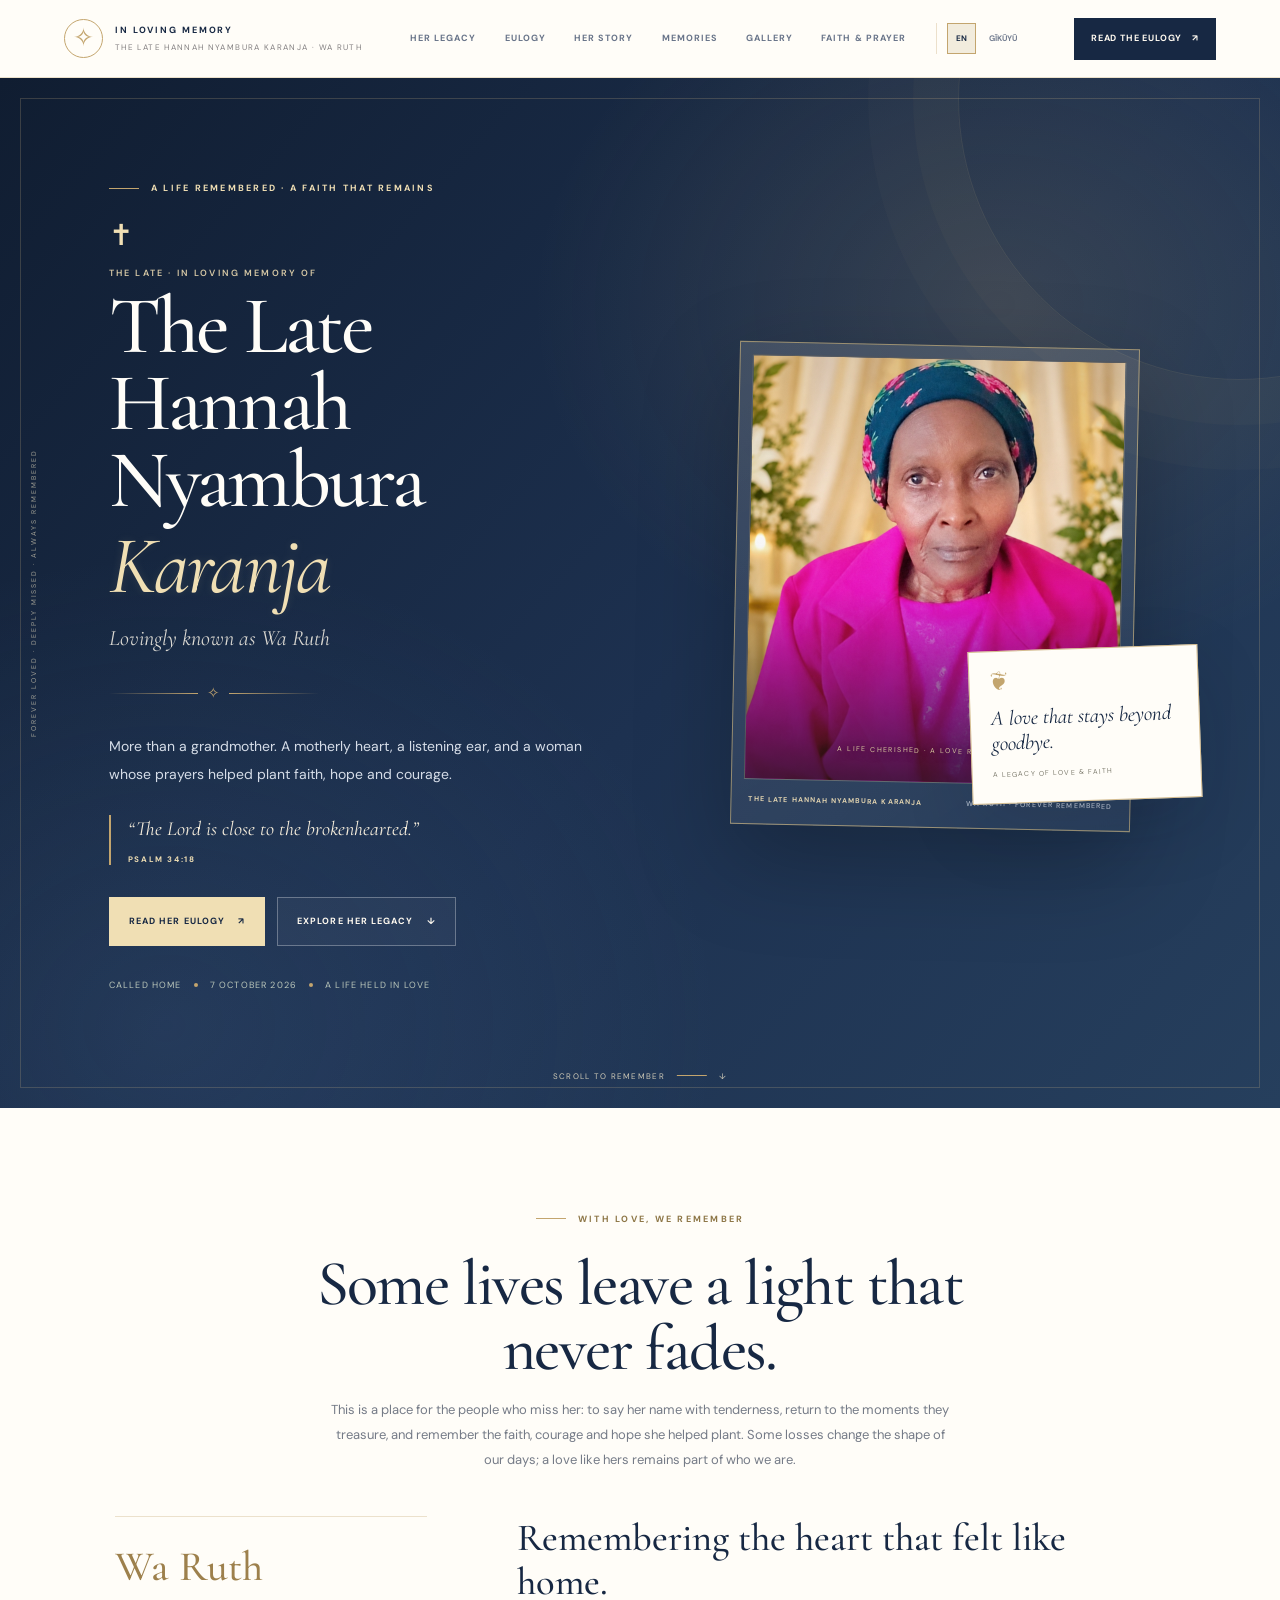
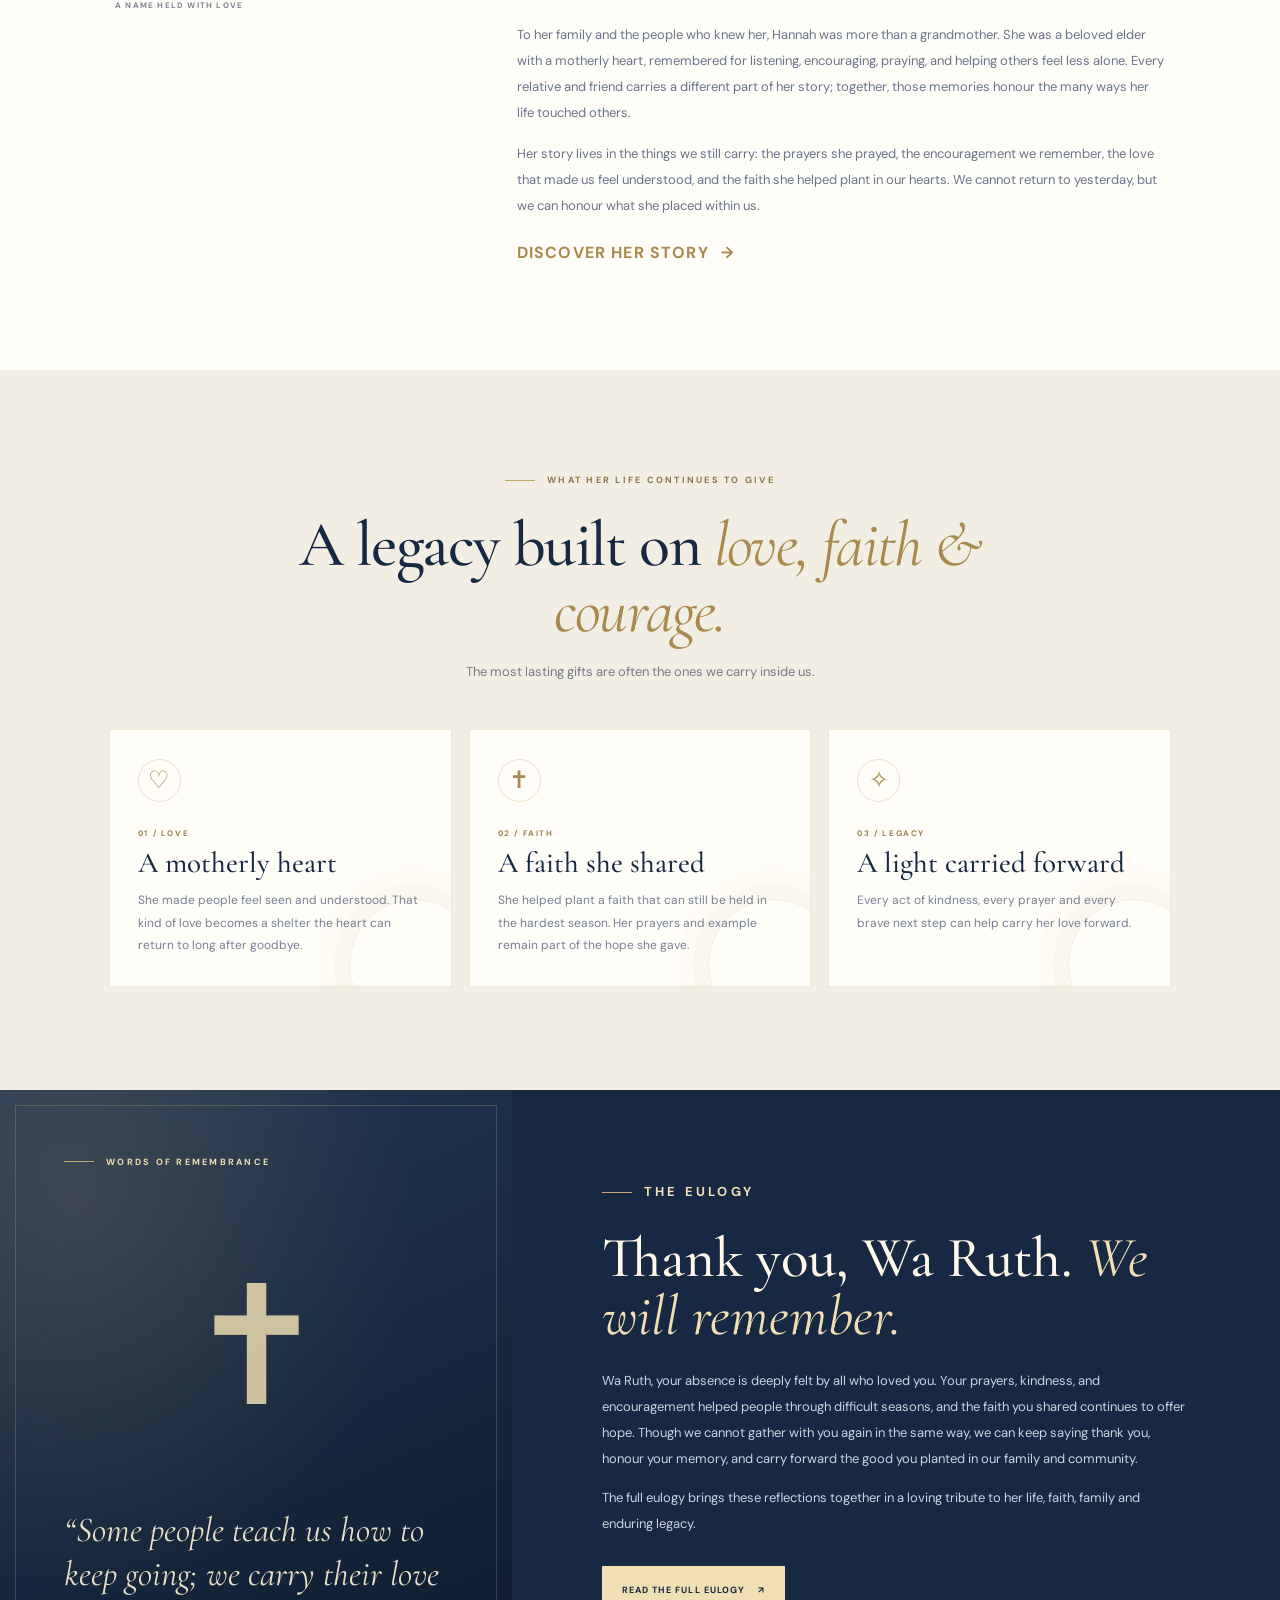
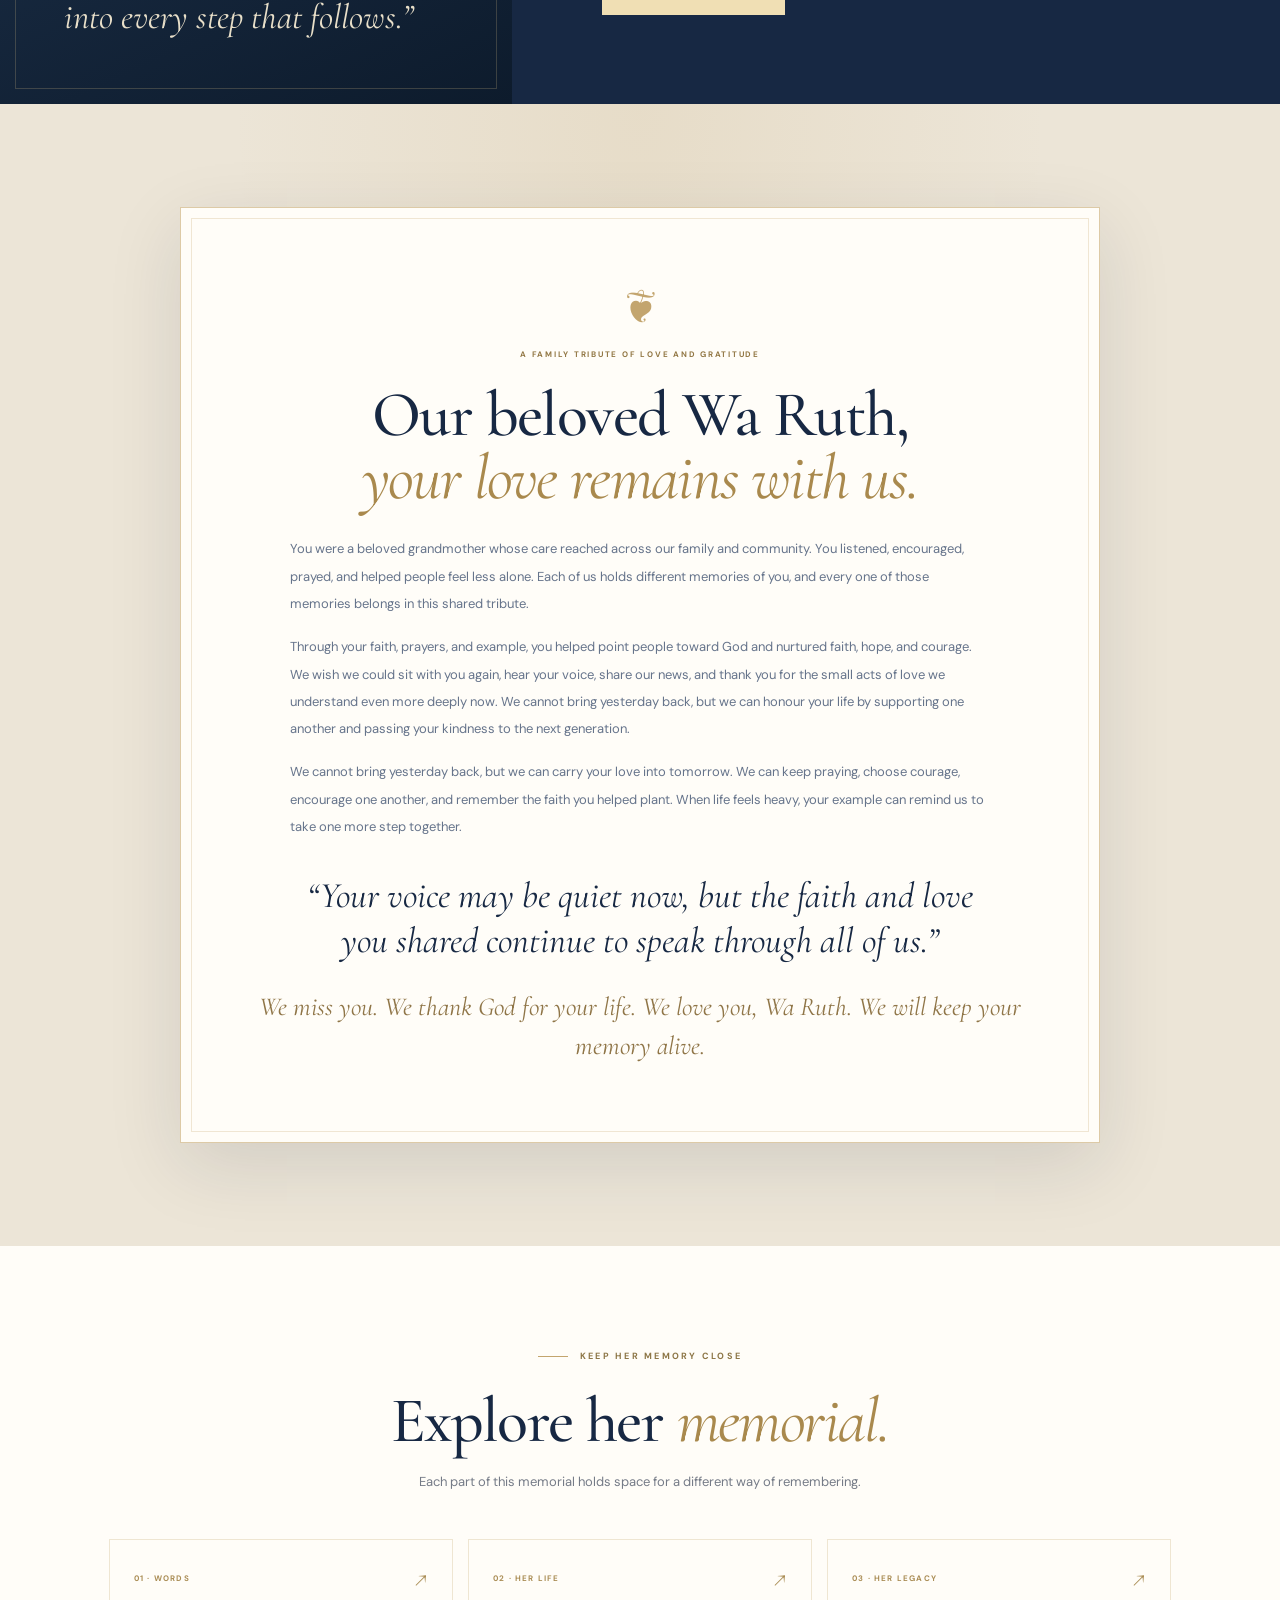
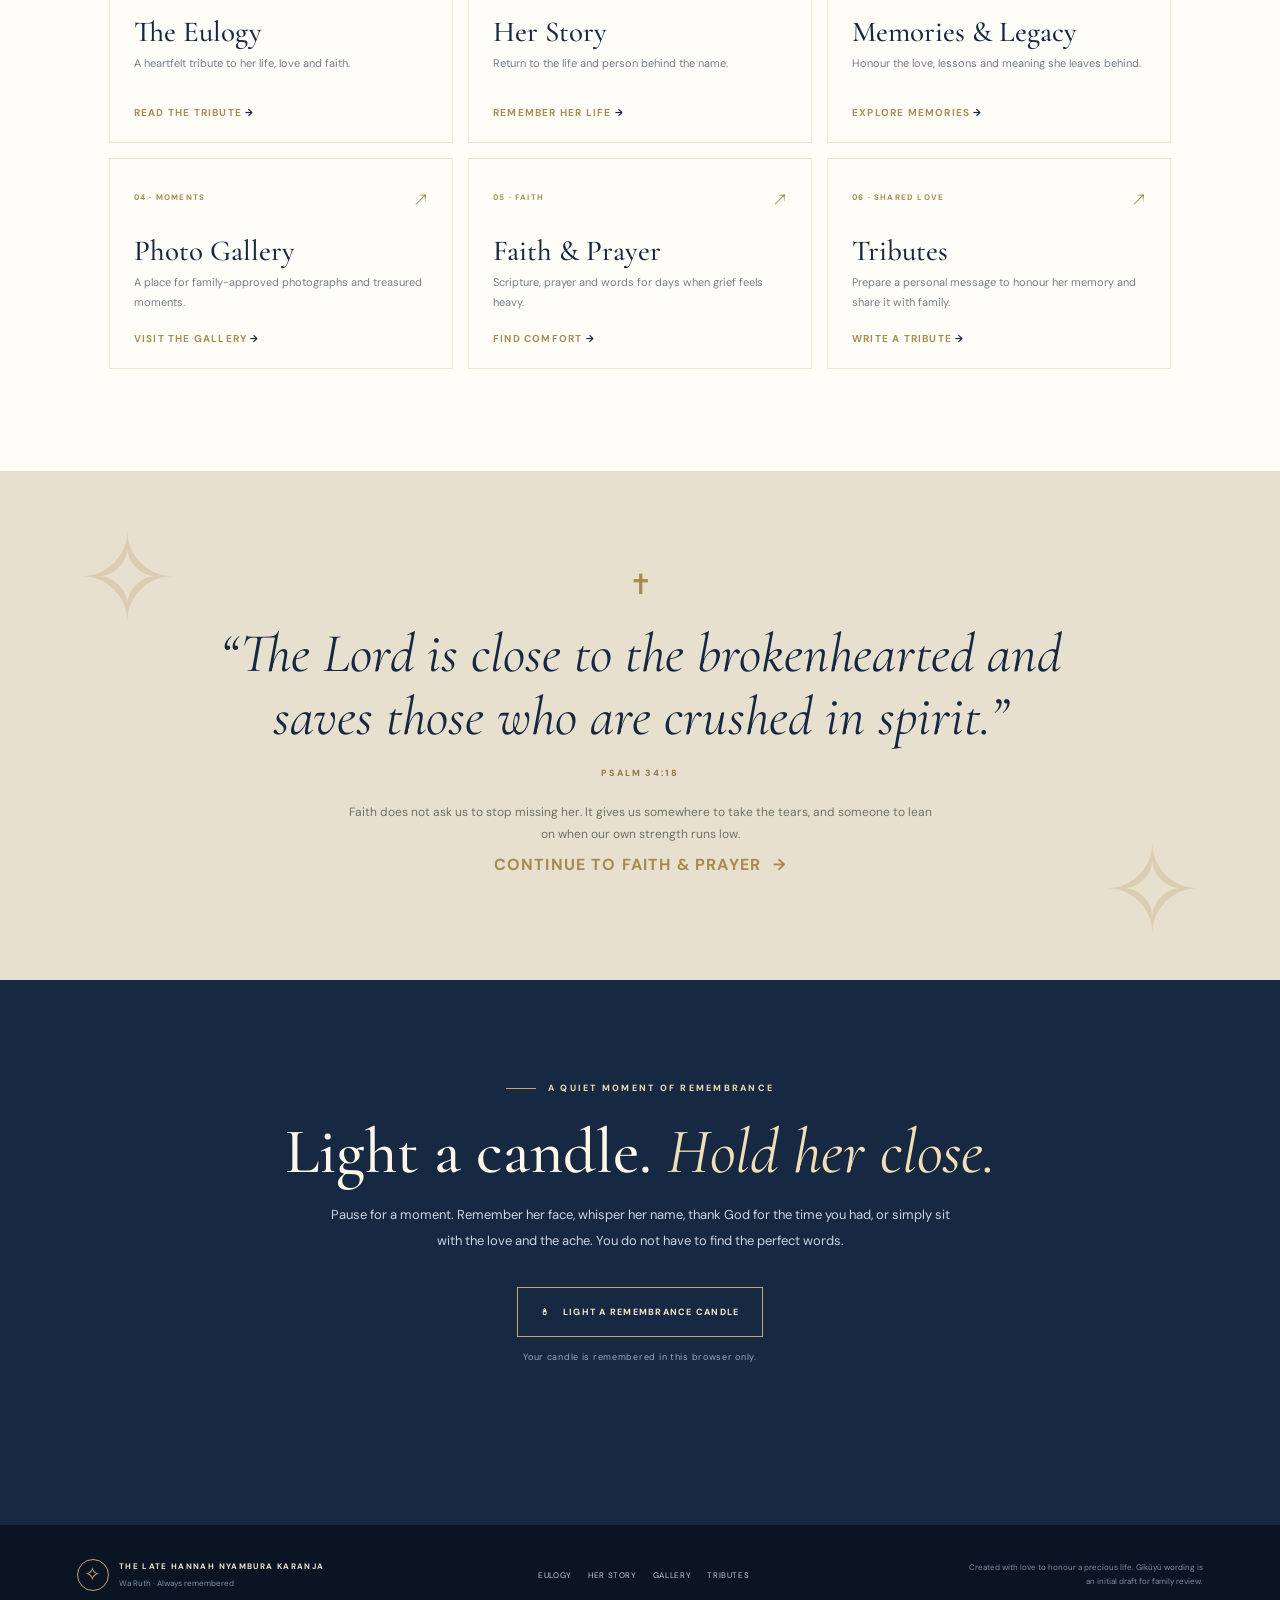
==== index.html @ 85a8f6a8 "Hide dove video frame until uploaded video is ready" ====
<!doctype html>
<html lang="en">
<head>
<meta charset="utf-8">
<meta name="viewport" content="width=device-width, initial-scale=1">
<meta name="theme-color" content="#172843">
<meta name="description" content="A loving Christian memorial honouring the Late Hannah Nyambura Karanja (Wa Ruth), her life, faith, prayers, love and enduring legacy.">
<meta property="og:title" content="The Late Hannah Nyambura Karanja (Wa Ruth) · In Loving Memory">
<meta property="og:description" content="A respectful memorial to the Late Hannah Nyambura Karanja (Wa Ruth), whose love felt like a mother’s embrace and whose prayers helped plant faith, hope and courage.">
<meta property="og:type" content="website">
<link rel="canonical" href="https://botking-automation.github.io/HANNAH-NYAMBURA-KARANJA-MEMORIAL/">
<link rel="preconnect" href="https://fonts.googleapis.com">
<link rel="preconnect" href="https://fonts.gstatic.com" crossorigin>
<link href="https://fonts.googleapis.com/css2?family=Cormorant+Garamond:wght@400;500;600;700&family=DM+Sans:wght@400;500;600;700&display=swap" rel="stylesheet">
<title>In Loving Memory | The Late Hannah Nyambura Karanja (Wa Ruth)</title>
<style>
:root{--forest:#172843;--forest2:#2a4162;--forest3:#344d70;--gold:#c3a56e;--gold2:#f0dfb4;--cream:#faf7f1;--paper:#fffdf8;--ink:#252b35;--muted:#757b87;--line:rgba(195,165,110,.32);--serif:"Cormorant Garamond",Georgia,serif;--sans:"DM Sans",Arial,sans-serif;--shadow:0 24px 70px rgba(12,24,43,.14)}
*{box-sizing:border-box}
html{scroll-behavior:smooth;scroll-padding-top:88px}
body{margin:0;background:var(--cream);color:var(--ink);font:15px/1.8 var(--sans);-webkit-font-smoothing:antialiased}
a{color:inherit;text-decoration:none}
button{font:inherit}
::selection{background:var(--gold2);color:var(--forest)}
.skip-link{position:absolute;left:15px;top:-70px;z-index:100;background:var(--paper);padding:12px 18px;color:var(--forest)}
.skip-link:focus{top:12px}
.progress-track{position:fixed;z-index:80;left:0;top:0;width:100%;height:3px;background:transparent}
.progress-track span{display:block;width:0;height:100%;background:linear-gradient(90deg,var(--gold),#f1e2bd)}
.site-header{position:sticky;top:0;z-index:50;min-height:78px;display:flex;align-items:center;justify-content:space-between;gap:24px;padding:0 clamp(20px,5vw,78px);background:rgba(255,253,248,.94);border-bottom:1px solid var(--line);backdrop-filter:blur(18px)}
.brand{display:inline-flex;align-items:center;gap:12px;flex-shrink:0}
.brand-symbol{display:grid;place-items:center;width:39px;height:39px;border:1px solid var(--gold);border-radius:50%;color:var(--gold);font:25px/1 var(--serif)}
.brand-copy{display:grid;line-height:1.3}
.brand-copy strong{font-size:9px;letter-spacing:.21em;color:var(--forest);font-weight:700}
.brand-copy span{margin-top:5px;color:#827f80;font-size:8px;letter-spacing:.17em}
.main-nav{display:flex;align-items:center;justify-content:center;gap:clamp(12px,2.2vw,31px)}
.main-nav a{position:relative;padding:8px 0;color:#687489;font-size:9px;font-weight:700;letter-spacing:.115em;text-transform:uppercase;white-space:nowrap}
.main-nav a:after{content:"";position:absolute;left:0;right:100%;bottom:2px;height:1px;background:var(--gold);transition:right .25s}
.main-nav a:hover:after,.main-nav a:focus-visible:after{right:0}
.header-cta{display:inline-flex;align-items:center;justify-content:center;gap:10px;min-height:42px;padding:0 16px;border:1px solid var(--forest);background:var(--forest);color:#fffaf0;font-size:9px;font-weight:700;letter-spacing:.09em;text-transform:uppercase;transition:transform .25s,background .25s}
.header-cta:hover{transform:translateY(-2px);background:var(--forest3)}
.menu-toggle{display:none;border:1px solid var(--line);background:transparent;width:42px;height:42px;color:var(--forest);font-size:22px;cursor:pointer}
.hero{position:relative;isolation:isolate;overflow:hidden;min-height:min(820px,calc(100svh - 78px));display:grid;grid-template-columns:minmax(0,1.04fr) minmax(360px,.96fr);align-items:center;gap:clamp(34px,6vw,90px);padding:clamp(60px,8vw,112px) clamp(22px,8.5vw,132px) clamp(70px,9vw,122px);background:radial-gradient(ellipse at 78% 22%,rgba(194,161,100,.16),transparent 33%),radial-gradient(ellipse at 13% 92%,rgba(83,119,164,.17),transparent 35%),linear-gradient(132deg,#101d31 0%,#1d3150 55%,#263f5d 100%);color:var(--paper)}
.hero:before{content:"";position:absolute;inset:20px;border:1px solid rgba(222,196,138,.2);pointer-events:none;z-index:-1}
.hero:after{content:"";position:absolute;width:560px;height:560px;border:1px solid rgba(222,196,138,.11);border-radius:50%;right:-240px;top:-260px;box-shadow:0 0 0 45px rgba(222,196,138,.025),0 0 0 90px rgba(222,196,138,.02);pointer-events:none;z-index:-1}
.hero-copy{position:relative;z-index:2;max-width:700px}
.eyebrow{display:flex;align-items:center;gap:12px;margin:0 0 24px;color:var(--gold2);font-size:9px;font-weight:700;letter-spacing:.25em;text-transform:uppercase}
.eyebrow:before{content:"";width:30px;height:1px;background:var(--gold)}
.hero-cross{display:block;margin:0 0 15px;color:var(--gold2);font:29px/1 var(--serif)}
.hero-overline{margin:0 0 7px;color:#d6c8a5;font-size:9px;font-weight:600;letter-spacing:.24em;text-transform:uppercase}
.hero h1{max-width:720px;margin:0;font:500 clamp(48px,6.4vw,91px)/.94 var(--serif);letter-spacing:-.035em}
.hero h1 em{display:block;margin-top:9px;color:var(--gold2);font-weight:400}
.hero-alias{margin:17px 0 0;color:#d9d7d1;font:italic 22px/1.5 var(--serif)}
.hero-divider{display:flex;align-items:center;gap:9px;width:210px;margin:25px 0;color:var(--gold)}
.hero-divider i{display:block;flex:1;height:1px;background:linear-gradient(90deg,var(--gold),transparent)}
.hero-divider i:first-of-type{background:linear-gradient(90deg,transparent,var(--gold))}
.hero-description{max-width:520px;margin:0;color:#d6dde8;font-size:14px;line-height:2}
.hero-scripture{margin:27px 0 0;padding-left:17px;border-left:2px solid var(--gold);color:#f5eddc;font:italic 20px/1.45 var(--serif)}
.hero-scripture small{display:block;margin-top:9px;color:var(--gold2);font:700 8px/1.5 var(--sans);letter-spacing:.2em}
.hero-actions{display:flex;flex-wrap:wrap;align-items:center;gap:12px;margin-top:32px}
.btn{display:inline-flex;align-items:center;justify-content:center;gap:13px;min-height:49px;padding:0 19px;border:1px solid transparent;font-size:9px;font-weight:700;letter-spacing:.12em;text-transform:uppercase;transition:transform .25s,background .25s,border-color .25s}
.btn:hover{transform:translateY(-2px)}
.btn-gold{background:var(--gold2);border-color:var(--gold2);color:var(--forest)}
.btn-gold:hover{background:#f5e9c9}
.btn-glass{border-color:rgba(255,255,255,.3);background:rgba(255,255,255,.035);color:#fffaf0}
.btn-glass:hover{border-color:var(--gold2);background:rgba(255,255,255,.08)}
.hero-detail{margin-top:31px;display:flex;align-items:center;gap:12px;color:#bac6ba;font-size:9px;letter-spacing:.13em;text-transform:uppercase}
.hero-detail .dot{width:4px;height:4px;background:var(--gold);border-radius:50%}
.portrait-stage{position:relative;display:flex;align-items:center;justify-content:center;min-height:500px}
.portrait-orbit{position:absolute;inset:5% 2%;border:1px solid rgba(222,196,138,.22);border-radius:50%;transform:rotate(-14deg)}
.portrait-orbit:before,.portrait-orbit:after{content:"✧";position:absolute;display:grid;place-items:center;width:23px;height:23px;color:var(--gold2);background:var(--forest);font-size:16px}
.portrait-orbit:before{top:17%;left:7%}.portrait-orbit:after{bottom:13%;right:8%}
.portrait-card{position:relative;width:min(100%,400px);padding:12px 12px 17px;border:1px solid rgba(220,192,129,.61);background:linear-gradient(145deg,rgba(255,255,255,.13),rgba(255,255,255,.035));box-shadow:0 34px 95px rgba(0,0,0,.25);transform:rotate(1.2deg)}
.portrait-inner{position:relative;display:flex;align-items:center;justify-content:center;min-height:425px;overflow:hidden;border:1px solid rgba(222,196,138,.3);background:radial-gradient(ellipse at 50% 32%,rgba(194,161,100,.28),transparent 38%),linear-gradient(155deg,#304767,#202f4c 72%)}
.portrait-inner:before,.portrait-inner:after{content:"";position:absolute;width:240px;height:240px;border:1px solid rgba(222,196,138,.25);border-radius:50%}
.portrait-inner:after{width:285px;height:285px;border-color:rgba(222,196,138,.11)}
.portrait-monogram{position:relative;z-index:2;display:grid;place-items:center;width:145px;height:145px;border:1px solid var(--gold);border-radius:50%;color:var(--gold2);font:500 86px/.9 var(--serif);box-shadow:0 0 0 12px rgba(194,161,100,.055),0 0 60px rgba(194,161,100,.14)}
.portrait-cross{position:absolute;top:25px;color:var(--gold2);font:20px var(--serif)}
.portrait-bottom-label{position:absolute;bottom:24px;left:10px;right:10px;text-align:center;color:#d9c89f;font-size:7px;letter-spacing:.2em;text-transform:uppercase}
.portrait-caption{display:flex;align-items:center;justify-content:space-between;gap:10px;padding:14px 5px 0;color:#e0d2af;font-size:7px;font-weight:700;letter-spacing:.16em;text-transform:uppercase}
.portrait-caption span:last-child{color:#b7c0cf;font-weight:500}
.floating-note{position:absolute;right:-6%;bottom:7%;max-width:230px;padding:17px 20px;border:1px solid rgba(194,161,100,.7);background:var(--paper);box-shadow:var(--shadow);color:var(--forest);transform:rotate(-2deg)}
.floating-note .note-mark{color:var(--gold);font:25px/1 var(--serif)}
.floating-note p{margin:8px 0 3px;font:italic 21px/1.2 var(--serif)}
.floating-note small{color:#828073;font-size:7px;letter-spacing:.16em}
.side-vertical{position:absolute;left:28px;top:50%;writing-mode:vertical-rl;transform:translateY(-50%) rotate(180deg);color:rgba(242,230,199,.61);font-size:7px;letter-spacing:.28em;text-transform:uppercase}
.scroll-cue{position:absolute;bottom:25px;left:50%;display:flex;align-items:center;gap:12px;transform:translateX(-50%);color:#cfcab7;font-size:8px;letter-spacing:.16em;text-transform:uppercase}
.scroll-cue i{display:block;width:30px;height:1px;background:var(--gold)}
.section{padding:clamp(65px,8vw,112px) clamp(22px,8.5vw,132px)}
.section-heading{max-width:780px;margin:0 auto 44px;text-align:center}
.section-heading .eyebrow{justify-content:center;color:#8d7646}
.section-heading .eyebrow:before{background:var(--gold)}
.section-heading h2{margin:0;color:var(--forest);font:500 clamp(39px,5vw,65px)/1.02 var(--serif);letter-spacing:-.025em}
.section-heading h2 em{color:#a9894d;font-weight:400}
.section-heading>p:last-child{max-width:620px;margin:17px auto 0;color:var(--muted);font-size:13px;line-height:1.9}
.intro-section{background:var(--paper)}
.intro-grid{display:grid;grid-template-columns:.65fr 1.35fr;gap:clamp(35px,7vw,110px);max-width:1050px;margin:0 auto;align-items:start}
.intro-marker{padding-top:12px;border-top:1px solid var(--line);color:#9d804c}
.intro-marker strong{display:block;margin-top:17px;font:500 42px/1 var(--serif)}
.intro-marker small{display:block;margin-top:10px;font-size:8px;font-weight:700;letter-spacing:.15em;text-transform:uppercase;color:#7e8290}
.intro-copy h3{margin:0 0 17px;color:var(--forest);font:500 clamp(29px,3vw,42px)/1.15 var(--serif)}
.intro-copy h3 em{color:#a9894d;font-weight:400}
.intro-copy p{margin:0 0 15px;color:#69758b;font-size:13px;line-height:2}
.text-link{display:inline-flex;align-items:center;gap:12px;margin-top:5px;color:var(--forest);font-size:9px;font-weight:700;letter-spacing:.13em;text-transform:uppercase}
.text-link span{color:#a9894d;font-size:16px;transition:transform .2s}
.text-link:hover span{transform:translateX(5px)}
.values-section{background:#f2eee4}
.values-grid{display:grid;grid-template-columns:repeat(3,minmax(0,1fr));gap:17px;max-width:1120px;margin:0 auto}
.value-card{position:relative;overflow:hidden;min-height:245px;padding:29px 28px;background:var(--paper);border:1px solid rgba(194,161,100,.25);transition:transform .25s,box-shadow .25s}
.value-card:hover{transform:translateY(-5px);box-shadow:var(--shadow)}
.value-card:after{content:"";position:absolute;right:-30px;bottom:-45px;width:130px;height:130px;border:1px solid rgba(194,161,100,.19);border-radius:50%;box-shadow:0 0 0 15px rgba(194,161,100,.04),0 0 0 30px rgba(194,161,100,.025)}
.value-icon{display:grid;place-items:center;width:43px;height:43px;border:1px solid var(--line);border-radius:50%;color:#a9894d;font:24px var(--serif)}
.value-card .card-number{display:block;margin:24px 0 7px;color:#9b804e;font-size:8px;font-weight:700;letter-spacing:.2em}
.value-card h3{margin:0 0 10px;color:var(--forest);font:500 29px/1.1 var(--serif)}
.value-card p{position:relative;z-index:1;margin:0;color:#758095;font-size:12px;line-height:1.9}
.eulogy-feature{display:grid;grid-template-columns:minmax(0,.8fr) minmax(0,1.2fr);background:var(--forest);color:var(--paper)}
.feature-aside{position:relative;display:flex;flex-direction:column;justify-content:space-between;min-height:490px;overflow:hidden;padding:clamp(36px,5vw,70px);background:radial-gradient(ellipse at 15% 18%,rgba(194,161,100,.18),transparent 55%),linear-gradient(155deg,#223855,#0d1b2c)}
.feature-aside:before{content:"";position:absolute;inset:15px;border:1px solid rgba(222,196,138,.22);pointer-events:none}
.feature-aside .eyebrow{position:relative;color:var(--gold2)}
.feature-cross{position:relative;align-self:center;margin:auto 0;color:var(--gold2);font:clamp(100px,13vw,180px)/1 var(--serif);opacity:.83}
.feature-aside blockquote{position:relative;margin:0;color:#e8dfc9;font:italic clamp(24px,3vw,35px)/1.25 var(--serif)}
.feature-aside blockquote small{display:block;margin-top:15px;color:var(--gold2);font:700 8px/1.5 var(--sans);letter-spacing:.2em}
.feature-copy{align-self:center;padding:clamp(42px,7vw,95px) clamp(28px,7vw,95px)}
.feature-copy .eyebrow{color:var(--gold2)}
.feature-copy h2{margin:0 0 22px;color:#fff9ea;font:500 clamp(36px,4.5vw,57px)/1.02 var(--serif)}
.feature-copy h2 em{color:var(--gold2);font-weight:400}
.feature-copy p{color:#cbd3de;font-size:13px;line-height:2}
.feature-copy .btn{margin-top:16px}
.pages-section{background:var(--paper)}
.page-cards{display:grid;grid-template-columns:repeat(3,minmax(0,1fr));gap:15px;max-width:1120px;margin:0 auto}
.page-card{display:flex;flex-direction:column;min-height:204px;padding:24px 24px 20px;border:1px solid rgba(194,161,100,.26);background:#fffdf8;transition:transform .22s,border-color .22s,box-shadow .22s}
.page-card:hover{transform:translateY(-4px);border-color:var(--gold);box-shadow:0 16px 35px rgba(12,24,43,.08)}
.page-card .card-top{display:flex;align-items:center;justify-content:space-between;color:#aa8d55;font-size:8px;font-weight:700;letter-spacing:.15em}
.page-card .card-top b{font:24px var(--serif)}
.page-card h3{margin:23px 0 6px;color:var(--forest);font:500 29px/1.1 var(--serif)}
.page-card p{margin:0;color:#777e8a;font-size:11px;line-height:1.8}
.page-card .card-arrow{margin-top:auto;padding-top:17px;color:var(--forest);font-size:10px;font-weight:700;letter-spacing:.12em;text-transform:uppercase}
.page-card .card-arrow span{color:#aa8d55}
.scripture-section{position:relative;overflow:hidden;padding:clamp(65px,8vw,100px) 22px;background:#e8e0cf;text-align:center}
.scripture-section:before,.scripture-section:after{content:"✧";position:absolute;color:rgba(169,137,77,.22);font:120px/1 var(--serif)}
.scripture-section:before{left:6%;top:10%}.scripture-section:after{right:6%;bottom:5%}
.scripture-cross{color:#a9894d;font:28px/1 var(--serif)}
.scripture-quote{max-width:900px;margin:20px auto 17px;color:var(--forest);font:italic clamp(31px,4.5vw,55px)/1.14 var(--serif)}
.scripture-reference{color:#8f7547;font-size:9px;font-weight:700;letter-spacing:.22em}
.scripture-caption{max-width:590px;margin:19px auto 0;color:#6e7166;font-size:12px;line-height:1.9}
.remembrance-section{padding:clamp(65px,8vw,100px) 22px;background:var(--forest);color:var(--paper);text-align:center}
.remembrance-section .eyebrow{justify-content:center}
.remembrance-section .eyebrow:before{background:var(--gold)}
.remembrance-section h2{margin:0;color:#fff8e8;font:500 clamp(38px,5vw,65px)/1 var(--serif)}
.remembrance-section h2 em{color:var(--gold2);font-weight:400}
.remembrance-section>p:not(.eyebrow){max-width:620px;margin:18px auto;color:#cbd3de;font-size:13px;line-height:2}
.candle-button{display:inline-flex;align-items:center;justify-content:center;gap:12px;min-height:50px;margin-top:15px;padding:0 22px;border:1px solid var(--gold);background:transparent;color:#f4e8c8;font-size:9px;font-weight:700;letter-spacing:.14em;text-transform:uppercase;cursor:pointer;transition:background .2s,color .2s}
.candle-button:hover{background:var(--gold2);color:var(--forest)}
.candle-count{display:block;margin-top:12px;color:#9ca9ba;font-size:9px;letter-spacing:.08em}
.candle-confirmation{min-height:24px;margin:6px auto 0;color:var(--gold2);font-size:11px}
.site-footer{display:flex;align-items:center;justify-content:space-between;gap:22px;padding:28px clamp(22px,6vw,85px);background:#0a1423;color:#aeb9cb}
.footer-brand{display:flex;align-items:center;gap:10px}
.footer-brand .brand-symbol{width:32px;height:32px;font-size:20px}
.footer-brand strong{display:block;color:#f0e6cf;font-size:8px;letter-spacing:.17em}
.footer-brand small{display:block;margin-top:3px;color:#8391a7;font-size:8px}
.footer-links{display:flex;flex-wrap:wrap;gap:16px}
.footer-links a{color:#c3ccda;font-size:8px;letter-spacing:.08em;text-transform:uppercase}
.footer-links a:hover{color:var(--gold2)}
.footer-note{max-width:240px;text-align:right;color:#7e8ca3;font-size:8px;line-height:1.7}
.reveal{opacity:0;transform:translateY(18px);transition:opacity .7s ease,transform .7s ease}
.reveal.is-visible{opacity:1;transform:translateY(0)}
/* Language picker sits within the navigation and keeps the page layout intact. */
.language-picker{display:flex;align-items:center;gap:4px;margin-left:2px;padding-left:10px;border-left:1px solid var(--line)}
.language-picker button{border:1px solid transparent;background:transparent;padding:7px 8px;color:#747e91;font-size:8px;font-weight:700;cursor:pointer}
.language-picker button[aria-pressed="true"]{border-color:var(--gold);background:#f2ecdd;color:var(--forest)}
.kikuyu-note{max-width:760px;margin:25px auto 0;color:#8b8168;font-size:10px;line-height:1.7;text-align:center}
@media(max-width:1120px){.site-header{gap:13px;padding-inline:24px}.main-nav{gap:14px}.main-nav a{font-size:8px;letter-spacing:.07em}.header-cta{padding-inline:12px}.hero{padding-inline:6vw;gap:35px}.floating-note{right:-2%}}
@media(max-width:880px){.site-header{min-height:72px;flex-wrap:wrap}.menu-toggle{display:block;margin-left:auto}.header-cta{display:none}.main-nav{display:none;order:4;width:100%;padding:9px 0 20px;grid-template-columns:repeat(3,minmax(0,1fr));gap:5px 12px}.main-nav.is-open{display:grid}.main-nav a{padding:10px 0;font-size:9px;border-bottom:1px solid rgba(194,161,100,.18)}.language-picker{margin-left:0;padding-left:0;border-left:0;justify-content:flex-start}.language-picker button{padding:7px}.hero{grid-template-columns:minmax(0,1fr) minmax(260px,.8fr);min-height:0;padding-block:65px 80px}.hero h1{font-size:clamp(46px,7.4vw,72px)}.portrait-stage{min-height:420px}.portrait-inner{min-height:350px}.portrait-card{width:330px}.floating-note{right:-5%;bottom:3%;max-width:190px}.side-vertical{display:none}.intro-grid{grid-template-columns:.45fr 1.55fr;gap:35px}.page-cards{grid-template-columns:repeat(2,minmax(0,1fr))}}
@media(max-width:640px){.site-header{padding-inline:18px}.brand-symbol{width:34px;height:34px}.brand-copy strong{font-size:8px}.brand-copy span{font-size:7px}.main-nav.is-open{grid-template-columns:repeat(2,minmax(0,1fr))}.hero{display:flex;flex-direction:column;align-items:stretch;padding:56px 24px 73px;gap:25px}.hero:before{inset:10px}.hero-copy{order:0}.hero h1{font-size:clamp(48px,13vw,70px)}.hero-alias{font-size:20px}.hero-description{font-size:13px}.hero-actions{display:grid;grid-template-columns:1fr}.hero-actions .btn{width:100%}.hero-detail{flex-wrap:wrap;font-size:8px}.portrait-stage{order:1;min-height:350px;margin:0 8px}.portrait-orbit{inset:4% 1%}.portrait-card{width:min(84%,310px)}.portrait-inner{min-height:330px}.portrait-monogram{width:120px;height:120px;font-size:72px}.floating-note{right:-7px;bottom:0;max-width:165px;padding:12px 14px}.floating-note p{font-size:18px}.scroll-cue{bottom:18px;white-space:nowrap}.section{padding:62px 23px}.section-heading{margin-bottom:31px}.section-heading h2{font-size:43px}.intro-grid{grid-template-columns:1fr;gap:26px}.intro-marker{display:flex;align-items:center;gap:16px;padding-top:10px}.intro-marker strong{margin-top:0;font-size:34px}.intro-marker small{margin:0}.values-grid{grid-template-columns:1fr;gap:12px}.value-card{min-height:0;padding:25px}.value-card .card-number{margin-top:19px}.eulogy-feature{grid-template-columns:1fr}.feature-aside{min-height:310px;padding:35px}.feature-cross{position:absolute;right:40px;top:70px;font-size:100px;opacity:.4}.feature-aside blockquote{max-width:300px;font-size:27px}.feature-copy{padding:45px 27px 52px}.page-cards{grid-template-columns:1fr}.page-card{min-height:170px;padding:22px}.page-card h3{margin-top:15px}.scripture-section:before{left:-35px}.scripture-section:after{right:-35px}.scripture-quote{font-size:35px}.site-footer{align-items:flex-start;flex-direction:column;padding:28px 22px}.footer-note{text-align:left;max-width:100%}.footer-links{gap:12px}}

/* Honour her name with a gentle arrival; let the dove pass quietly through the memorial sky. */
.hero-title-honour {
  transform-origin: left center;
  animation: waRuthTitleRise 1.8s cubic-bezier(.16, 1, .3, 1) .12s both;
}
.hero-title-honour em {
  text-shadow: 0 0 10px rgba(234, 216, 168, .12);
  animation: waRuthGoldGlow 2.8s ease-out 1s both;
}
/* The real dove video is supplied by the family and sits quietly at the hero's top-right. */
.dove-video-wrap {
  position: absolute; top: clamp(16px, 2.3vw, 28px); right: clamp(20px, 4vw, 58px); z-index: 3;
  display: grid; place-items: center; width: clamp(112px, 13vw, 168px); height: clamp(76px, 9vw, 112px);
  overflow: hidden; border: 1px solid rgba(222, 196, 138, .55); background: rgba(9, 19, 33, .28);
  box-shadow: 0 8px 24px rgba(0, 0, 0, .18); pointer-events: none; opacity: 0; transition: opacity .35s ease;
}
.dove-video-wrap.is-ready { opacity: 1; }
.dove-video { display: block; width: 100%; height: 100%; object-fit: contain; opacity: 0; background: transparent; transition: opacity .35s ease; }
.dove-video.is-ready { opacity: 1; }

@keyframes waRuthTitleRise {
  0% { opacity: 0; transform: translateY(18px) scale(.92); }
  68% { opacity: 1; transform: translateY(-1px) scale(1.012); }
  100% { opacity: 1; transform: translateY(0) scale(1); }
}
@keyframes waRuthGoldGlow {
  0% { text-shadow: 0 0 0 rgba(234, 216, 168, 0); }
  42% { text-shadow: 0 0 28px rgba(234, 216, 168, .38); }
  100% { text-shadow: 0 0 10px rgba(234, 216, 168, .12); }
}
@media(max-width:880px) {
  .hero { padding-top: 102px; }
  .dove-video-wrap { top: 9px; right: 20px; width: 116px; height: 80px; }
}
@media(max-width:640px) {
  .hero { padding-top: 88px; }
  .dove-video-wrap { top: 8px; right: 17px; width: 94px; height: 66px; }
}

@media(prefers-reduced-motion:reduce){html{scroll-behavior:auto}.reveal{opacity:1;transform:none;transition:none}*,*:before,*:after{animation-duration:.01ms!important;animation-iteration-count:1!important;scroll-behavior:auto!important;transition-duration:.01ms!important}}

@media(prefers-reduced-motion:reduce) {
  .hero-title-honour,
  .hero-title-honour em {
    animation: none !important;
    opacity: 1;
    transform: none;
    filter: none;
    text-shadow: none;
  }
}

@media print{.site-header,.progress-track,.hero-actions,.scroll-cue,.candle-button,.candle-count,.candle-confirmation,.footer-links{display:none!important}.hero{display:block;min-height:0;background:white!important;color:#172843;padding:30px}.hero h1,.hero-alias,.hero-description,.hero-scripture{color:#172843}.portrait-stage{display:none}.section,.eulogy-feature,.scripture-section,.remembrance-section{break-inside:avoid;background:white!important;color:#172843;padding:24px}.reveal{opacity:1;transform:none}.feature-copy h2,.feature-copy p,.feature-aside blockquote{color:#172843}.site-footer{background:white;color:#172843}}


/* Keep the memorial portrait itself clear: no circles, orbit or symbols over her photograph. */
.portrait-orbit,
.portrait-inner::before,
.portrait-inner::after,
.portrait-inner .portrait-monogram,
.portrait-inner .portrait-cross {
  display: none !important;
  content: none !important;
}
.portrait-inner .portrait-photo { z-index: 0; }

/* The memorial portrait asset is rendered inside the framed hero image. */
.portrait-inner .portrait-photo{position:absolute;inset:0;z-index:0;width:100%;height:100%;object-fit:cover;object-position:center 24%;display:block;filter:saturate(.94);background:#223855}
.portrait-inner .portrait-shade{position:absolute;inset:0;z-index:1;pointer-events:none;background:linear-gradient(180deg,rgba(8,22,16,.12) 0%,rgba(8,22,16,0) 35%,rgba(8,22,16,.06) 55%,rgba(8,22,16,.72) 100%)}
.portrait-inner:before,.portrait-inner:after{z-index:2;pointer-events:none}
.portrait-inner .portrait-cross,.portrait-inner .portrait-bottom-label{z-index:3;text-shadow:0 2px 9px rgba(0,0,0,.75)}
.portrait-inner.has-photo .portrait-monogram{display:none}
.portrait-inner:not(.has-photo) .portrait-shade{display:none}


.letter-section{padding:clamp(60px,8vw,105px) clamp(20px,6vw,90px);background:radial-gradient(ellipse at 50% 0,rgba(194,161,100,.13),transparent 45%),#ece5d7}.letter-paper{position:relative;max-width:920px;margin:0 auto;padding:clamp(36px,6vw,78px);background:var(--paper);border:1px solid rgba(194,161,100,.55);box-shadow:0 22px 70px rgba(23,37,60,.12);text-align:center}.letter-paper:before{content:"";position:absolute;inset:10px;border:1px solid rgba(194,161,100,.25);pointer-events:none}.letter-flourish{position:relative;color:var(--gold);font:44px/1 var(--serif)}.letter-kicker{position:relative;margin:19px 0 21px;color:#927744;font-size:8px;font-weight:700;letter-spacing:.22em}.letter-paper h2{position:relative;margin:0 auto 26px;max-width:740px;color:var(--forest);font:500 clamp(37px,5.2vw,64px)/.99 var(--serif);letter-spacing:-.025em}.letter-paper h2 em{color:#a9894d;font-weight:400}.letter-paper>p:not(.letter-kicker):not(.letter-signoff){position:relative;max-width:700px;margin:16px auto;color:#66748b;font-size:13px;line-height:2.1;text-align:left}.letter-paper blockquote{position:relative;max-width:710px;margin:33px auto 24px;color:var(--forest);font:italic clamp(25px,3.2vw,36px)/1.25 var(--serif)}.letter-signoff{position:relative;margin:20px auto 0;color:#8f7547;font:italic clamp(19px,2.8vw,26px)/1.5 var(--serif)}
@media(max-width:640px){.letter-section{padding:48px 17px}.letter-paper{padding:34px 24px}.letter-paper:before{inset:7px}.letter-paper h2{font-size:42px}.letter-paper>p:not(.letter-kicker):not(.letter-signoff){font-size:12px}}
@media(print){.letter-section{background:white!important;padding:20px}.letter-paper{box-shadow:none}.letter-paper h2,.letter-paper>p:not(.letter-kicker):not(.letter-signoff),.letter-paper blockquote,.letter-signoff{color:#172843!important}}
</style>
</head>
<body>
<div class="progress-track" aria-hidden="true"><span id="scrollProgress"></span></div>
<a class="skip-link" href="#main-content">Skip to memorial</a>
<header class="site-header" id="top">
<a class="brand" href="#top" aria-label="Hannah Nyambura Karanja memorial home">
<span class="brand-symbol" aria-hidden="true">✧</span>
<span class="brand-copy"><strong>IN LOVING MEMORY</strong><span>THE LATE HANNAH NYAMBURA KARANJA · WA RUTH</span></span>
</a>
<button class="menu-toggle" id="menuToggle" type="button" aria-label="Open navigation" aria-expanded="false" aria-controls="mainNavigation">☰</button>
<nav class="main-nav" id="mainNavigation" aria-label="Memorial navigation">
<a href="#remembering" data-en="Her legacy" data-ki="Ũtugi wake">Her legacy</a>
<a href="public/eulogy.html" data-en="Eulogy" data-ki="Eulogy">Eulogy</a>
<a href="public/story.html" data-en="Her story" data-ki="Ũhoro wake">Her story</a>
<a href="public/memories.html" data-en="Memories" data-ki="Mĩrĩgo">Memories</a>
<a href="public/gallery.html" data-en="Gallery" data-ki="Mbica">Gallery</a>
<a href="public/prayers.html" data-en="Faith &amp; prayer" data-ki="Wĩtĩkio na mahoya">Faith &amp; prayer</a>
<div class="language-picker" aria-label="Choose language"><button type="button" data-lang="en" aria-pressed="true">EN</button><button type="button" data-lang="ki" aria-pressed="false">GĨKŨYŨ</button></div>
</nav>
<a class="header-cta" href="public/eulogy.html"><span data-en="Read the eulogy" data-ki="Ũrĩke eulogy">Read the eulogy</span><span aria-hidden="true">↗</span></a>
</header>

<main id="main-content">
<section class="hero" id="home">
<div class="dove-video-wrap" aria-hidden="true">
<video class="dove-video" autoplay muted loop playsinline preload="metadata" tabindex="-1" disablepictureinpicture>
<source src="public/videos/dove.mp4" type="video/mp4">
</video>
</div>
<div class="side-vertical" aria-hidden="true">FOREVER LOVED · DEEPLY MISSED · ALWAYS REMEMBERED</div>
<div class="hero-copy">
<p class="eyebrow" data-en="A life remembered · a faith that remains" data-ki="Ũtũũro ũrĩkĩrĩtwo · wĩtĩkio ũtũũraga">A life remembered · a faith that remains</p>
<span class="hero-cross" aria-hidden="true">✝</span>
<p class="hero-overline" data-en="THE LATE · IN LOVING MEMORY OF" data-ki="THE LATE · TŨKŨRIRIKANA NA WENDO">THE LATE · IN LOVING MEMORY OF</p>
<h1 class="hero-title-honour">The Late Hannah Nyambura <em>Karanja</em></h1>
<p class="hero-alias" data-en="Lovingly known as Wa Ruth" data-ki="Aitwo na wendo Wa Ruth">Lovingly known as Wa Ruth</p>
<div class="hero-divider" aria-hidden="true"><i></i>✧<i></i></div>
<p class="hero-description" data-en="More than a grandmother. A motherly heart, a listening ear, and a woman whose prayers helped plant faith, hope and courage." data-ki="Mũnene mũno kũruga nyanya tu. Ngoro ya nyina, gũthikĩrĩria, na mahoya marĩa maatũma wĩtĩkio, mwĩhoko na hinya bikue." >More than a grandmother. A motherly heart, a listening ear, and a woman whose prayers helped plant faith, hope and courage.</p>
<blockquote class="hero-scripture">“The Lord is close to the brokenhearted.”<small>PSALM 34:18</small></blockquote>
<div class="hero-actions">
<a class="btn btn-gold" href="public/eulogy.html"><span data-en="Read her eulogy" data-ki="Ũrĩke eulogy yake">Read her eulogy</span><span aria-hidden="true">↗</span></a>
<a class="btn btn-glass" href="#remembering"><span data-en="Explore her legacy" data-ki="Rora ũtugi wake">Explore her legacy</span><span aria-hidden="true">↓</span></a>
</div>
<div class="hero-detail"><span data-en="Called home" data-ki="Atũire gũkũ">Called home</span><span class="dot"></span><time datetime="2026-10-07">7 October 2026</time><span class="dot"></span><span data-en="A life held in love" data-ki="Ũtũũro ũrĩ na wendo">A life held in love</span></div>
</div>
<div class="portrait-stage" aria-label="Memorial portrait placeholder">
<div class="portrait-card">
<div class="portrait-inner">
<img class="portrait-photo" src="public/images/hannah-nyambura-karanja.jpg" alt="The Late Hannah Nyambura Karanja, lovingly known as Wa Ruth" onload="this.parentElement.classList.add('has-photo')" onerror="this.hidden=true;this.parentElement.classList.remove('has-photo')">
<span class="portrait-shade" aria-hidden="true"></span>
<div class="portrait-bottom-label" data-en="A life cherished · a love remembered" data-ki="Ũtũũro wendete · wendo ũririkanwo">A life cherished · a love remembered</div>
</div>
<div class="portrait-caption"><span>The Late Hannah Nyambura Karanja</span><span>Wa Ruth · Forever remembered</span></div>
</div>
<div class="floating-note"><span class="note-mark" aria-hidden="true">❦</span><p data-en="A love that stays beyond goodbye." data-ki="Wendo ũtũũraga na rungu rwa kũagana.">A love that stays beyond goodbye.</p><small data-en="A LEGACY OF LOVE &amp; FAITH" data-ki="ŨTUGI WA WENDO NA WĨTĨKIO">A LEGACY OF LOVE &amp; FAITH</small></div>
</div>
<a class="scroll-cue" href="#welcome"><span data-en="Scroll to remember" data-ki="Thii mbere kũririkana">Scroll to remember</span><i></i>↓</a>
</section>

<section class="section intro-section" id="welcome">
<div class="section-heading reveal">
<p class="eyebrow" data-en="With love, we remember" data-ki="Na wendo, nĩtũmũririkana">With love, we remember</p>
<h2 data-en="Some lives leave a light that never fades." data-ki="Mĩoyo ĩmwe nĩitigaga ũtheri ũtangĩhota gũthira.">Some lives leave a light that never fades.</h2>
<p data-en="This is a place for the people who miss her: to say her name with tenderness, return to the moments they treasure, and remember the faith, courage and hope she helped plant. Some losses change the shape of our days; a love like hers remains part of who we are." data-ki="Gĩkĩ nĩ handũ ha arĩa mamũrirĩra: gũtua rĩĩtwa rĩake na wendo, gũcokerera mĩrĩgo ya bata, na kũririkana wĩtĩkio na hinya aatũheire.">This is a place for the people who miss her: to say her name with tenderness, return to the moments they treasure, and remember the faith, courage and hope she helped plant. Some losses change the shape of our days; a love like hers remains part of who we are.</p>
</div>
<div class="intro-grid reveal">
<div class="intro-marker"><strong>Wa Ruth</strong><small data-en="A name held with love" data-ki="Rĩĩtwa rĩendete">A name held with love</small></div>
<div class="intro-copy">
<h3 data-en="Remembering the heart that felt like home." data-ki="Kũririkana ngoro ĩrĩ ta mũciĩ." >Remembering the heart that felt like home.</h3>
<p data-en="To her family and the people who knew her, Hannah was more than a grandmother. She was a beloved elder with a motherly heart, remembered for listening, encouraging, praying, and helping others feel less alone. Every relative and friend carries a different part of her story; together, those memories honour the many ways her life touched others." data-ki="Wa Ruth aarĩ mũndũ wa bata kũrĩ familia yake na andũ othe arĩa mamwendete. Aarĩ nyanya wendo na ngoro ya nyina, ũrĩa aigua, aheana hinya na ahooya. O mũndũ arĩ na mũrigo wake wa kũmũririkana, na mĩrigo yothe nĩ ya bata.">To her family and the people who knew her, Hannah was more than a grandmother. She was a beloved elder with a motherly heart, remembered for listening, encouraging, praying, and helping others feel less alone. Every relative and friend carries a different part of her story; together, those memories honour the many ways her life touched others.</p>
<p data-en="Her story lives in the things we still carry: the prayers she prayed, the encouragement we remember, the love that made us feel understood, and the faith she helped plant in our hearts. We cannot return to yesterday, but we can honour what she placed within us." data-ki="Ũhoro wake ũtũũraga mahoya, ũrathi, wendo na wĩtĩkio aatũheire.">Her story lives in the things we still carry: the prayers she prayed, the encouragement we remember, the love that made us feel understood, and the faith she helped plant in our hearts. We cannot return to yesterday, but we can honour what she placed within us.</p>
<a class="text-link" href="public/story.html"><span data-en="Discover her story" data-ki="Menya ũhoro wake">Discover her story</span><span aria-hidden="true">→</span></a>
</div>
</div>
</section>

<section class="section values-section" id="remembering">
<div class="section-heading reveal">
<p class="eyebrow" data-en="What her life continues to give" data-ki="Ũrĩa ũtũũro wake ũtigĩte">What her life continues to give</p>
<h2 data-en="A legacy built on <em>love, faith &amp; courage.</em>" data-ki="Ũtugi wake nĩ <em>wendo, wĩtĩkio na hinya.</em>">A legacy built on <em>love, faith &amp; courage.</em></h2>
<p data-en="The most lasting gifts are often the ones we carry inside us." data-ki="Gĩheeo gĩtũũraga nĩ kĩrĩa tũtwaraga ngoro-inĩ ciitũ.">The most lasting gifts are often the ones we carry inside us.</p>
</div>
<div class="values-grid">
<article class="value-card reveal"><span class="value-icon" aria-hidden="true">♡</span><span class="card-number">01 / LOVE</span><h3 data-en="A motherly heart" data-ki="Ngoro ya nyina">A motherly heart</h3><p data-en="She made people feel seen and understood. That kind of love becomes a shelter the heart can return to long after goodbye." data-ki="Nĩatũmaga andũ maiguĩrĩre na maiguĩrĩrwo. Wendo ta ũcio nĩ ũndũ wa kũhitha ngoro na rungu rũa kũagana.">She made people feel seen and understood. That kind of love becomes a shelter the heart can return to long after goodbye.</p></article>
<article class="value-card reveal"><span class="value-icon" aria-hidden="true">✝</span><span class="card-number">02 / FAITH</span><h3 data-en="A faith she shared" data-ki="Wĩtĩkio aarĩ na ũheaga">A faith she shared</h3><p data-en="She helped plant a faith that can still be held in the hardest season. Her prayers and example remain part of the hope she gave." data-ki="Nĩatũma wĩtĩkio ũkue ũrĩa ũtũũraga na hĩndĩ cia kĩeha.">She helped plant a faith that can still be held in the hardest season. Her prayers and example remain part of the hope she gave.</p></article>
<article class="value-card reveal"><span class="value-icon" aria-hidden="true">✧</span><span class="card-number">03 / LEGACY</span><h3 data-en="A light carried forward" data-ki="Ũtheri ũtwaragio mbere">A light carried forward</h3><p data-en="Every act of kindness, every prayer and every brave next step can help carry her love forward." data-ki="Ũtugi, mahoya na hinya wa kũthiĩ mbere nĩciĩtwaraga wendo wake." >Every act of kindness, every prayer and every brave next step can help carry her love forward.</p></article>
</div>
</section>

<section class="eulogy-feature" id="eulogy">
<div class="feature-aside">
<p class="eyebrow" data-en="Words of remembrance" data-ki="Ciugo cia kũririkana">Words of remembrance</p>
<div class="feature-cross" aria-hidden="true">✝</div>
<blockquote data-en="“Some people teach us how to keep going; we carry their love into every step that follows.”" data-ki="“Andũ amwe nĩmatũrutaga kũthiĩ mbere; tũtwaraga wendo wao njĩrĩ-inĩ ciitũ.”">“Some people teach us how to keep going; we carry their love into every step that follows.”<small>A REFLECTION IN HER MEMORY</small></blockquote>
</div>
<div class="feature-copy reveal">
<p class="eyebrow" data-en="The eulogy" data-ki="Eulogy">The eulogy</p>
<h2 data-en="Thank you, Wa Ruth. <em>We will remember.</em>" data-ki="Nĩ wega, Wa Ruth. <em>Tũgũgũririkana.</em>">Thank you, Wa Ruth. <em>We will remember.</em></h2>
<p data-en="Wa Ruth, your absence is deeply felt by all who loved you. Your prayers, kindness, and encouragement helped people through difficult seasons, and the faith you shared continues to offer hope. Though we cannot gather with you again in the same way, we can keep saying thank you, honour your memory, and carry forward the good you planted in our family and community." data-ki="Wa Ruth, familia na andũ othe arĩa mamwendete nĩmamũrirĩra. Wendo, mahoya na ũrathi wake nĩmaheire andũ hinya. Tũgũtũũria ũtugi wake na wĩtĩkio ũrĩa aatũheire.">Wa Ruth, your absence is deeply felt by all who loved you. Your prayers, kindness, and encouragement helped people through difficult seasons, and the faith you shared continues to offer hope. Though we cannot gather with you again in the same way, we can keep saying thank you, honour your memory, and carry forward the good you planted in our family and community.</p>
<p data-en="The full eulogy brings these reflections together in a loving tribute to her life, faith, family and enduring legacy." data-ki="Eulogy yothe nĩĩcookanagia ciugo ici cia kũririkana ũtũũro wake, wĩtĩkio, familia na ũtugi wake ũtũũraga.">The full eulogy brings these reflections together in a loving tribute to her life, faith, family and enduring legacy.</p>
<a class="btn btn-gold" href="public/eulogy.html"><span data-en="Read the full eulogy" data-ki="Ũrĩke eulogy yothe">Read the full eulogy</span><span aria-hidden="true">↗</span></a>
</div>
</section>

<section class="letter-section" id="letter">
<div class="letter-paper">
<div class="letter-flourish" aria-hidden="true">❦</div>
<p class="letter-kicker" data-en="A FAMILY TRIBUTE OF LOVE AND GRATITUDE" data-ki="Ciugo cia familia cia wendo na ngaatho">A FAMILY TRIBUTE OF LOVE AND GRATITUDE</p>
<h2 data-en="Our beloved Wa Ruth,<br><em>your love remains with us.</em>" data-ki="Wa Ruth witũ,<br><em>wendo waku ũtũũraga hamwe na ithuĩ.</em>">Our beloved Wa Ruth,<br><em>your love remains with us.</em></h2>
<p data-en="You were a beloved grandmother whose care reached across our family and community. You listened, encouraged, prayed, and helped people feel less alone. Each of us holds different memories of you, and every one of those memories belongs in this shared tribute." data-ki="Warĩ nyanya wendwo mũno, wendo waku ũkinyaga familia na andũ a rũciaro. Nĩũiguaga, ũheana hinya, ũhooya, na ũtũmaga andũ matigane na kĩeha. O mũndũ arĩ na mĩrigo yake, na yothe nĩ ya bata.">You were a beloved grandmother whose care reached across our family and community. You listened, encouraged, prayed, and helped people feel less alone. Each of us holds different memories of you, and every one of those memories belongs in this shared tribute.</p>
<p data-en="Through your faith, prayers, and example, you helped point people toward God and nurtured faith, hope, and courage. We wish we could sit with you again, hear your voice, share our news, and thank you for the small acts of love we understand even more deeply now. We cannot bring yesterday back, but we can honour your life by supporting one another and passing your kindness to the next generation." data-ki="Nĩ ũndũ wa wĩtĩkio, mahoya na ũtũũro wako, nĩũonanie andũ njĩra ya Ngai. Nĩtũkwenda tũcokere gũikara na we, no tũgũtwarĩra wendo wako na gũtũma ũtugi ũthiĩ mbere.">Through your faith, prayers, and example, you helped point people toward God and nurtured faith, hope, and courage. We wish we could sit with you again, hear your voice, share our news, and thank you for the small acts of love we understand even more deeply now. We cannot bring yesterday back, but we can honour your life by supporting one another and passing your kindness to the next generation.</p>
<p data-en="We cannot bring yesterday back, but we can carry your love into tomorrow. We can keep praying, choose courage, encourage one another, and remember the faith you helped plant. When life feels heavy, your example can remind us to take one more step together." data-ki="Tingĩhota kũcooka na ihinda rĩrĩa rĩthiĩte, no tũhota gũtwarĩra wendo wako mbere. Tũgũthaitha, tũĩhoke, tũheane hinya, na tũririkane wĩtĩkio ũrĩa watũheire.">We cannot bring yesterday back, but we can carry your love into tomorrow. We can keep praying, choose courage, encourage one another, and remember the faith you helped plant. When life feels heavy, your example can remind us to take one more step together.</p>
<blockquote data-en="“Your voice may be quiet now, but the faith and love you shared continue to speak through all of us.”" data-ki="“Ciugo ciaku no ciigue thĩinĩ, no wĩtĩkio na wendo waku nĩcio igũtũũra thĩinĩ witũ.”">“Your voice may be quiet now, but the faith and love you shared continue to speak through all of us.”</blockquote>
<p class="letter-signoff" data-en="We miss you. We thank God for your life. We love you, Wa Ruth. We will keep your memory alive." data-ki="Nĩtũgũkũrirĩra. Nĩtũcookeria Ngai ngaatho nĩ ũndũ wa ũtũũro waku. Nĩtũgwendete, Wa Ruth. Tũgũtũũria kĩririkania gĩaku.">We miss you. We thank God for your life. We love you, Wa Ruth. We will keep your memory alive.</p>
</div>
</section>
<section class="section pages-section" id="explore">
<div class="section-heading reveal">
<p class="eyebrow" data-en="Keep her memory close" data-ki="Ririkana na wendo">Keep her memory close</p>
<h2 data-en="Explore her <em>memorial.</em>" data-ki="Rora <em>kĩririkania gĩake.</em>">Explore her <em>memorial.</em></h2>
<p data-en="Each part of this memorial holds space for a different way of remembering." data-ki="Gĩcunjĩ gĩothe gĩa kĩririkania gĩkĩ nĩ handũ ha njĩra ĩngĩ ya kũririkana.">Each part of this memorial holds space for a different way of remembering.</p>
</div>
<div class="page-cards">
<a class="page-card reveal" href="public/eulogy.html"><div class="card-top"><span>01 · WORDS</span><b>↗</b></div><h3 data-en="The Eulogy" data-ki="Eulogy">The Eulogy</h3><p data-en="A heartfelt tribute to her life, love and faith." data-ki="Ciugo cia wendo cia kũririkana ũtũũro wake, wendo na wĩtĩkio.">A heartfelt tribute to her life, love and faith.</p><span class="card-arrow"><span data-en="Read the tribute" data-ki="Ũrĩke ciugo">Read the tribute</span> →</span></a>
<a class="page-card reveal" href="public/story.html"><div class="card-top"><span>02 · HER LIFE</span><b>↗</b></div><h3 data-en="Her Story" data-ki="Ũhoro wake">Her Story</h3><p data-en="Return to the life and person behind the name." data-ki="Cokera kũmenya ũtũũro na mũndũ ũrĩa warĩ na rĩĩtwa rĩu.">Return to the life and person behind the name.</p><span class="card-arrow"><span data-en="Remember her life" data-ki="Ririkana ũtũũro wake">Remember her life</span> →</span></a>
<a class="page-card reveal" href="public/memories.html"><div class="card-top"><span>03 · HER LEGACY</span><b>↗</b></div><h3 data-en="Memories &amp; Legacy" data-ki="Mĩrĩgo na ũtugi">Memories &amp; Legacy</h3><p data-en="Honour the love, lessons and meaning she leaves behind." data-ki="Ririkana wendo, ũrutani na ũhoro ũrĩa atigĩte.">Honour the love, lessons and meaning she leaves behind.</p><span class="card-arrow"><span data-en="Explore memories" data-ki="Rora mĩrĩgo">Explore memories</span> →</span></a>
<a class="page-card reveal" href="public/gallery.html"><div class="card-top"><span>04 · MOMENTS</span><b>↗</b></div><h3 data-en="Photo Gallery" data-ki="Mbica">Photo Gallery</h3><p data-en="A place for family-approved photographs and treasured moments." data-ki="Handũ ha mbica cia familia na ihinda iria ciendete.">A place for family-approved photographs and treasured moments.</p><span class="card-arrow"><span data-en="Visit the gallery" data-ki="Rora mbica">Visit the gallery</span> →</span></a>
<a class="page-card reveal" href="public/prayers.html"><div class="card-top"><span>05 · FAITH</span><b>↗</b></div><h3 data-en="Faith &amp; Prayer" data-ki="Wĩtĩkio na mahoya">Faith &amp; Prayer</h3><p data-en="Scripture, prayer and words for days when grief feels heavy." data-ki="Maandĩko, mahoya na ciugo cia mahinda ma kĩeha.">Scripture, prayer and words for days when grief feels heavy.</p><span class="card-arrow"><span data-en="Find comfort" data-ki="Tafuta ũhooti">Find comfort</span> →</span></a>
<a class="page-card reveal" href="public/tributes.html"><div class="card-top"><span>06 · SHARED LOVE</span><b>↗</b></div><h3 data-en="Tributes" data-ki="Ciugo cia kũririkana">Tributes</h3><p data-en="Prepare a personal message to honour her memory and share it with family." data-ki="Thondeka ciugo ciaku cia kũririkana na wĩhe familia.">Prepare a personal message to honour her memory and share it with family.</p><span class="card-arrow"><span data-en="Write a tribute" data-ki="Andika ciugo">Write a tribute</span> →</span></a>
</div>
</section>

<section class="scripture-section" id="faith">
<span class="scripture-cross" aria-hidden="true">✝</span>
<p class="scripture-quote" data-en="“The Lord is close to the brokenhearted and saves those who are crushed in spirit.”" data-ki="“Mwathani ari hakuhĩ na arĩa ngoro ciathũkĩte, na agĩhonokia arĩa macookete thĩ-inĩ.”">“The Lord is close to the brokenhearted and saves those who are crushed in spirit.”</p>
<p class="scripture-reference">PSALM 34:18</p>
<p class="scripture-caption" data-en="Faith does not ask us to stop missing her. It gives us somewhere to take the tears, and someone to lean on when our own strength runs low." data-ki="Wĩtĩkio ndũtũma tũregane kũmũrirĩra; nĩũtũheaga handũ ha gũtwarĩra Ngai maithori maitũ.">Faith does not ask us to stop missing her. It gives us somewhere to take the tears, and someone to lean on when our own strength runs low.</p>
<a class="text-link" href="public/prayers.html"><span data-en="Continue to faith &amp; prayer" data-ki="Thii mbere na wĩtĩkio na mahoya">Continue to faith &amp; prayer</span><span aria-hidden="true">→</span></a>
</section>

<section class="remembrance-section" id="candle">
<p class="eyebrow" data-en="A quiet moment of remembrance" data-ki="Ihinda rĩa gũririkana">A quiet moment of remembrance</p>
<h2 data-en="Light a candle. <em>Hold her close.</em>" data-ki="Thikĩra thaba. <em>Mũririkane na wendo.</em>">Light a candle. <em>Hold her close.</em></h2>
<p data-en="Pause for a moment. Remember her face, whisper her name, thank God for the time you had, or simply sit with the love and the ache. You do not have to find the perfect words." data-ki="Tua ihinda. Ririkana ũthiũ wake, rĩĩta rĩake, cookeria Ngai ngaatho, kana ũikale na wendo na kĩeha." >Pause for a moment. Remember her face, whisper her name, thank God for the time you had, or simply sit with the love and the ache. You do not have to find the perfect words.</p>
<button class="candle-button" id="candleButton" type="button"><span aria-hidden="true">🕯</span><span data-en="Light a remembrance candle" data-ki="Thikĩra thaba ya kũririkana">Light a remembrance candle</span></button>
<span class="candle-count" id="candleCount">Your candle is remembered in this browser only.</span>
<p class="candle-confirmation" id="candleConfirmation" role="status" aria-live="polite"></p>
</section>
</main>

<footer class="site-footer">
<a class="footer-brand" href="#top"><span class="brand-symbol" aria-hidden="true">✧</span><span><strong>THE LATE HANNAH NYAMBURA KARANJA</strong><small>Wa Ruth · Always remembered</small></span></a>
<div class="footer-links"><a href="public/eulogy.html" data-en="Eulogy" data-ki="Eulogy">Eulogy</a><a href="public/story.html" data-en="Her story" data-ki="Ũhoro wake">Her story</a><a href="public/gallery.html" data-en="Gallery" data-ki="Mbica">Gallery</a><a href="public/tributes.html" data-en="Tributes" data-ki="Ciugo">Tributes</a></div>
<p class="footer-note" data-en="Created with love to honour a precious life. Gĩkũyũ wording is an initial draft for family review." data-ki="Kĩririkania gĩthondeketwo na wendo. Ciugo cia Gĩkũyũ nĩ draft cia mbere; familia no ĩthuthurie.">Created with love to honour a precious life. Gĩkũyũ wording is an initial draft for family review.</p>
</footer>
<script>
(function(){
 const doveVideo=document.querySelector('.dove-video');
 if(doveVideo){
   doveVideo.addEventListener('canplay',function(){
     doveVideo.classList.add('is-ready');
     const frame=doveVideo.closest('.dove-video-wrap');
     if(frame)frame.classList.add('is-ready');
     const attempt=doveVideo.play();
     if(attempt&&typeof attempt.catch==='function')attempt.catch(()=>{});
   },{once:true});
   const attempt=doveVideo.play();
   if(attempt&&typeof attempt.catch==='function')attempt.catch(()=>{});
 }
 const toggle=document.getElementById('menuToggle'),nav=document.getElementById('mainNavigation');
 toggle.addEventListener('click',function(){const open=nav.classList.toggle('is-open');toggle.setAttribute('aria-expanded',String(open));toggle.setAttribute('aria-label',open?'Close navigation':'Open navigation');toggle.textContent=open?'×':'☰';});
 nav.querySelectorAll('a').forEach(a=>a.addEventListener('click',()=>{nav.classList.remove('is-open');toggle.setAttribute('aria-expanded','false');toggle.textContent='☰';}));
 const progress=document.getElementById('scrollProgress');
 const updateProgress=()=>{const max=document.documentElement.scrollHeight-window.innerHeight;progress.style.width=(max>0?Math.min(100,window.scrollY/max*100):0)+'%';};
 window.addEventListener('scroll',updateProgress,{passive:true});updateProgress();
 const revealNodes=[...document.querySelectorAll('.reveal')];
 if('IntersectionObserver' in window){const observer=new IntersectionObserver(entries=>entries.forEach(e=>{if(e.isIntersecting){e.target.classList.add('is-visible');observer.unobserve(e.target)}}),{threshold:.12});revealNodes.forEach(n=>observer.observe(n));}else revealNodes.forEach(n=>n.classList.add('is-visible'));
 const candleCount=document.getElementById('candleCount'),candleButton=document.getElementById('candleButton'),confirmation=document.getElementById('candleConfirmation');
 const candleKey='hannah-wa-ruth-root-candle-v1';let count=0;
 try{count=Number(localStorage.getItem(candleKey)||0)}catch(_){}
 function showCount(){candleCount.textContent=count===0?'Your candle is remembered in this browser only.':count+' remembrance candle'+(count===1?'':'s')+' lit in this browser only.'}
 showCount();
 candleButton.addEventListener('click',()=>{count++;try{localStorage.setItem(candleKey,String(count))}catch(_){}showCount();confirmation.textContent='A moment of love and remembrance for Wa Ruth. May God comfort everyone who misses her.';candleButton.innerHTML='<span aria-hidden="true">🕯</span><span>Another candle lit · Thank you</span>';});
 const languageButtons=[...document.querySelectorAll('[data-lang]')],languageText=[...document.querySelectorAll('[data-en][data-ki]')];
 function setLanguage(lang){document.documentElement.lang=lang==='ki'?'ki':'en';languageText.forEach(el=>{const v=el.dataset[lang];if(v!==undefined)el.innerHTML=v});languageButtons.forEach(b=>b.setAttribute('aria-pressed',String(b.dataset.lang===lang)));try{localStorage.setItem('hannah-memorial-language',lang)}catch(_){}}
 languageButtons.forEach(b=>b.addEventListener('click',()=>setLanguage(b.dataset.lang)));
 let saved='en';try{saved=localStorage.getItem('hannah-memorial-language')||'en'}catch(_){}setLanguage(saved);
})();
</script>
</body>
</html>
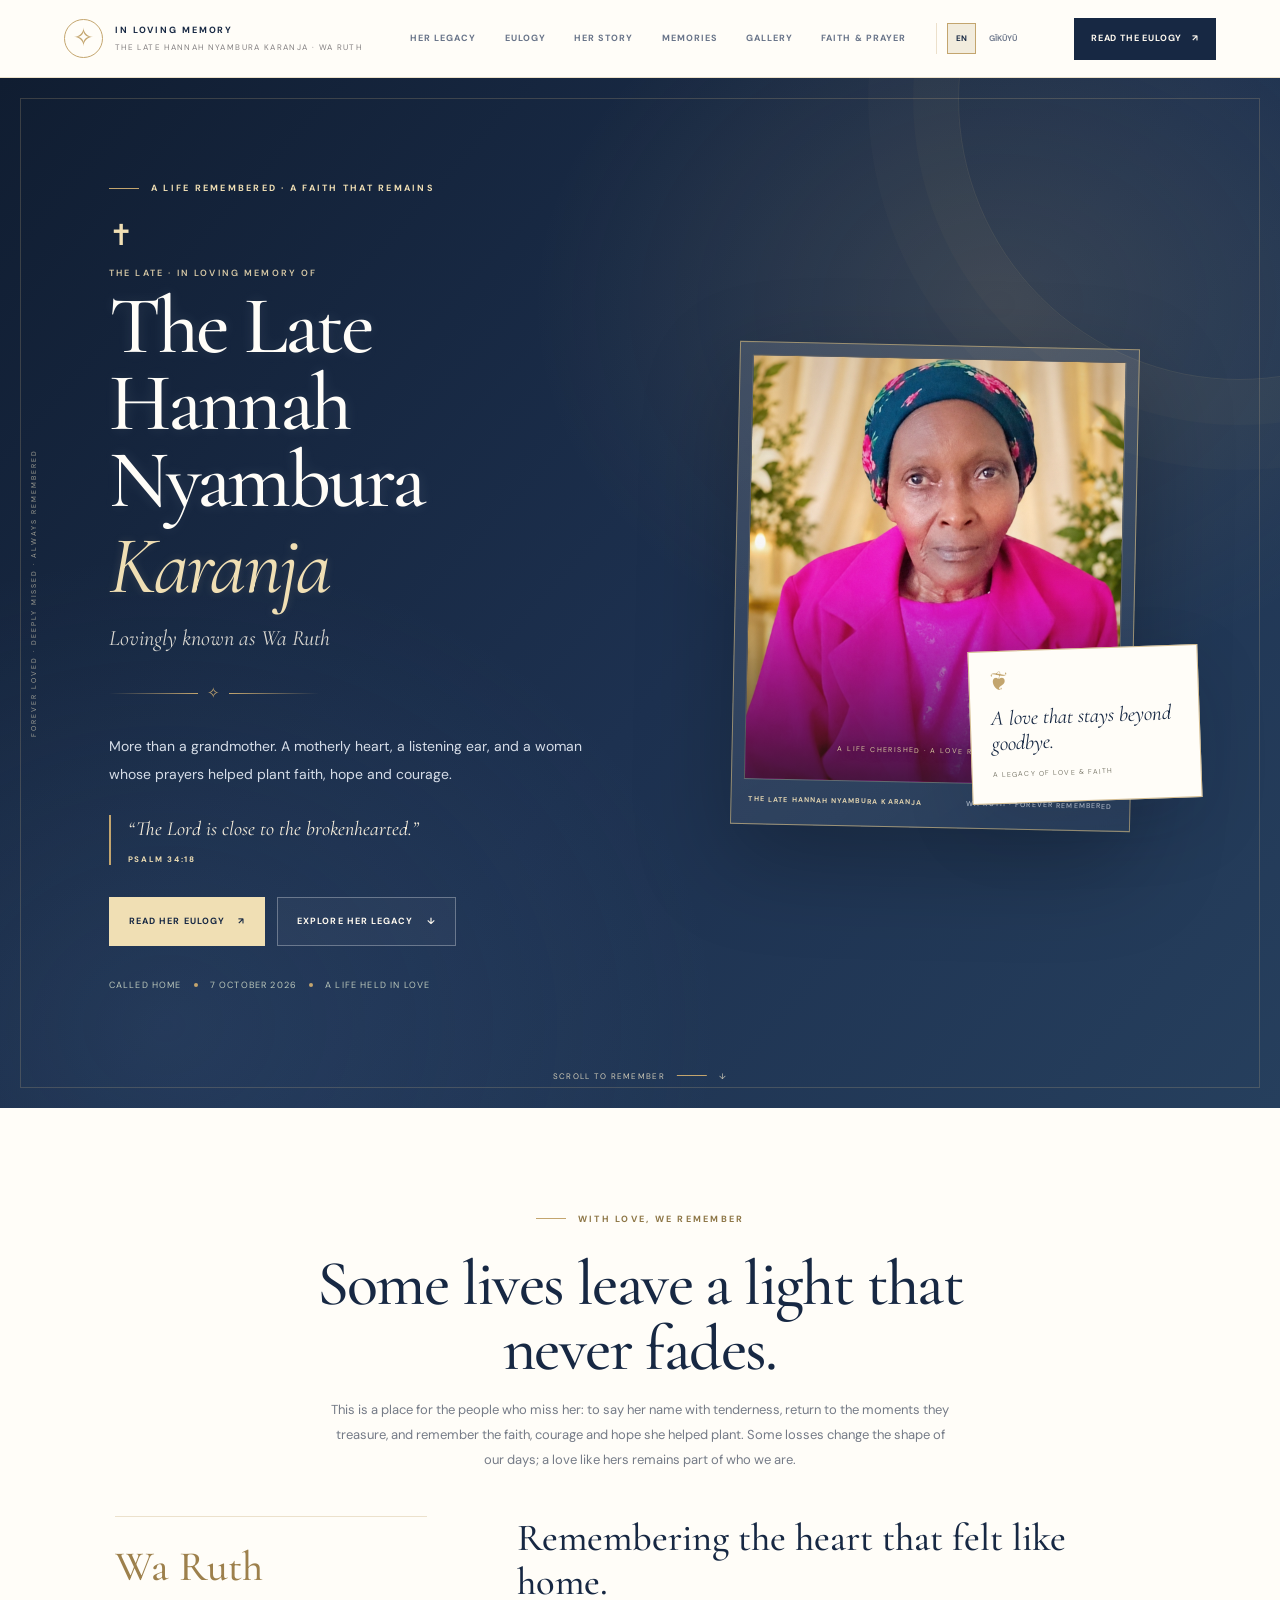
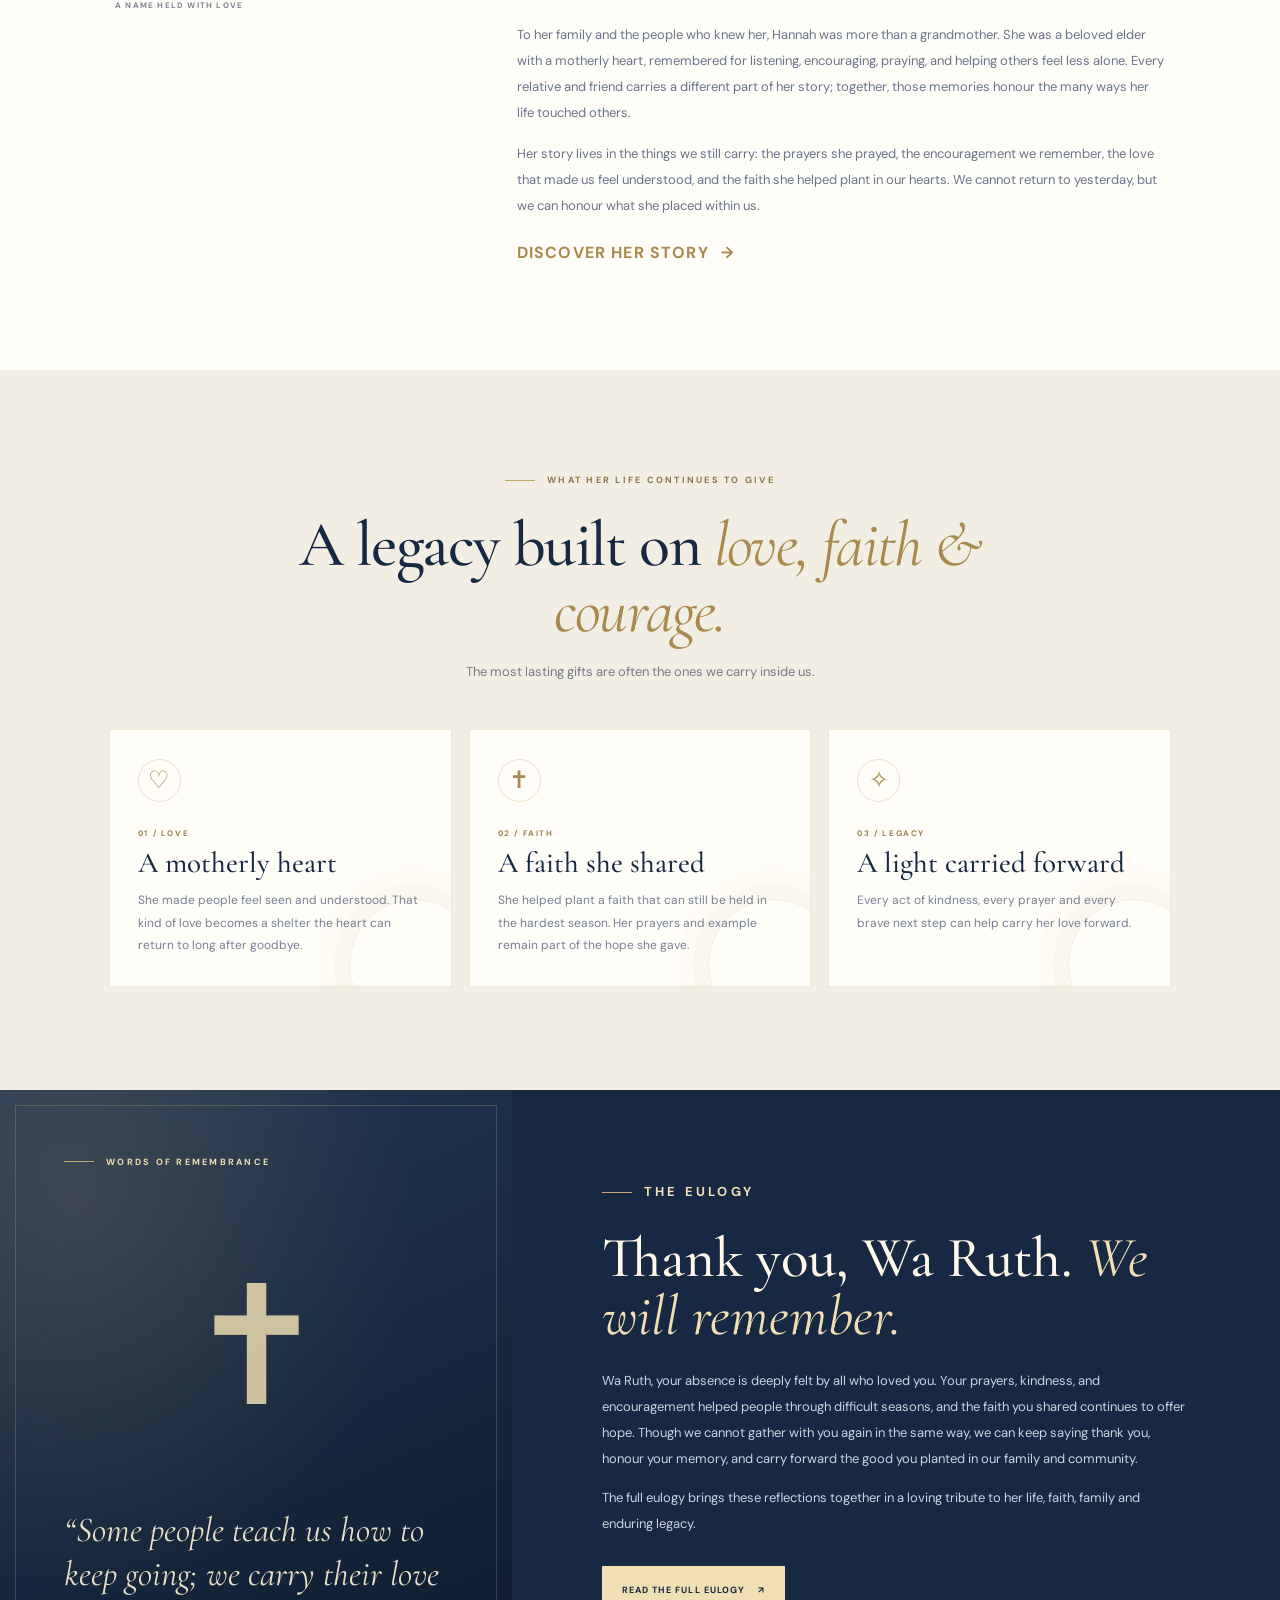
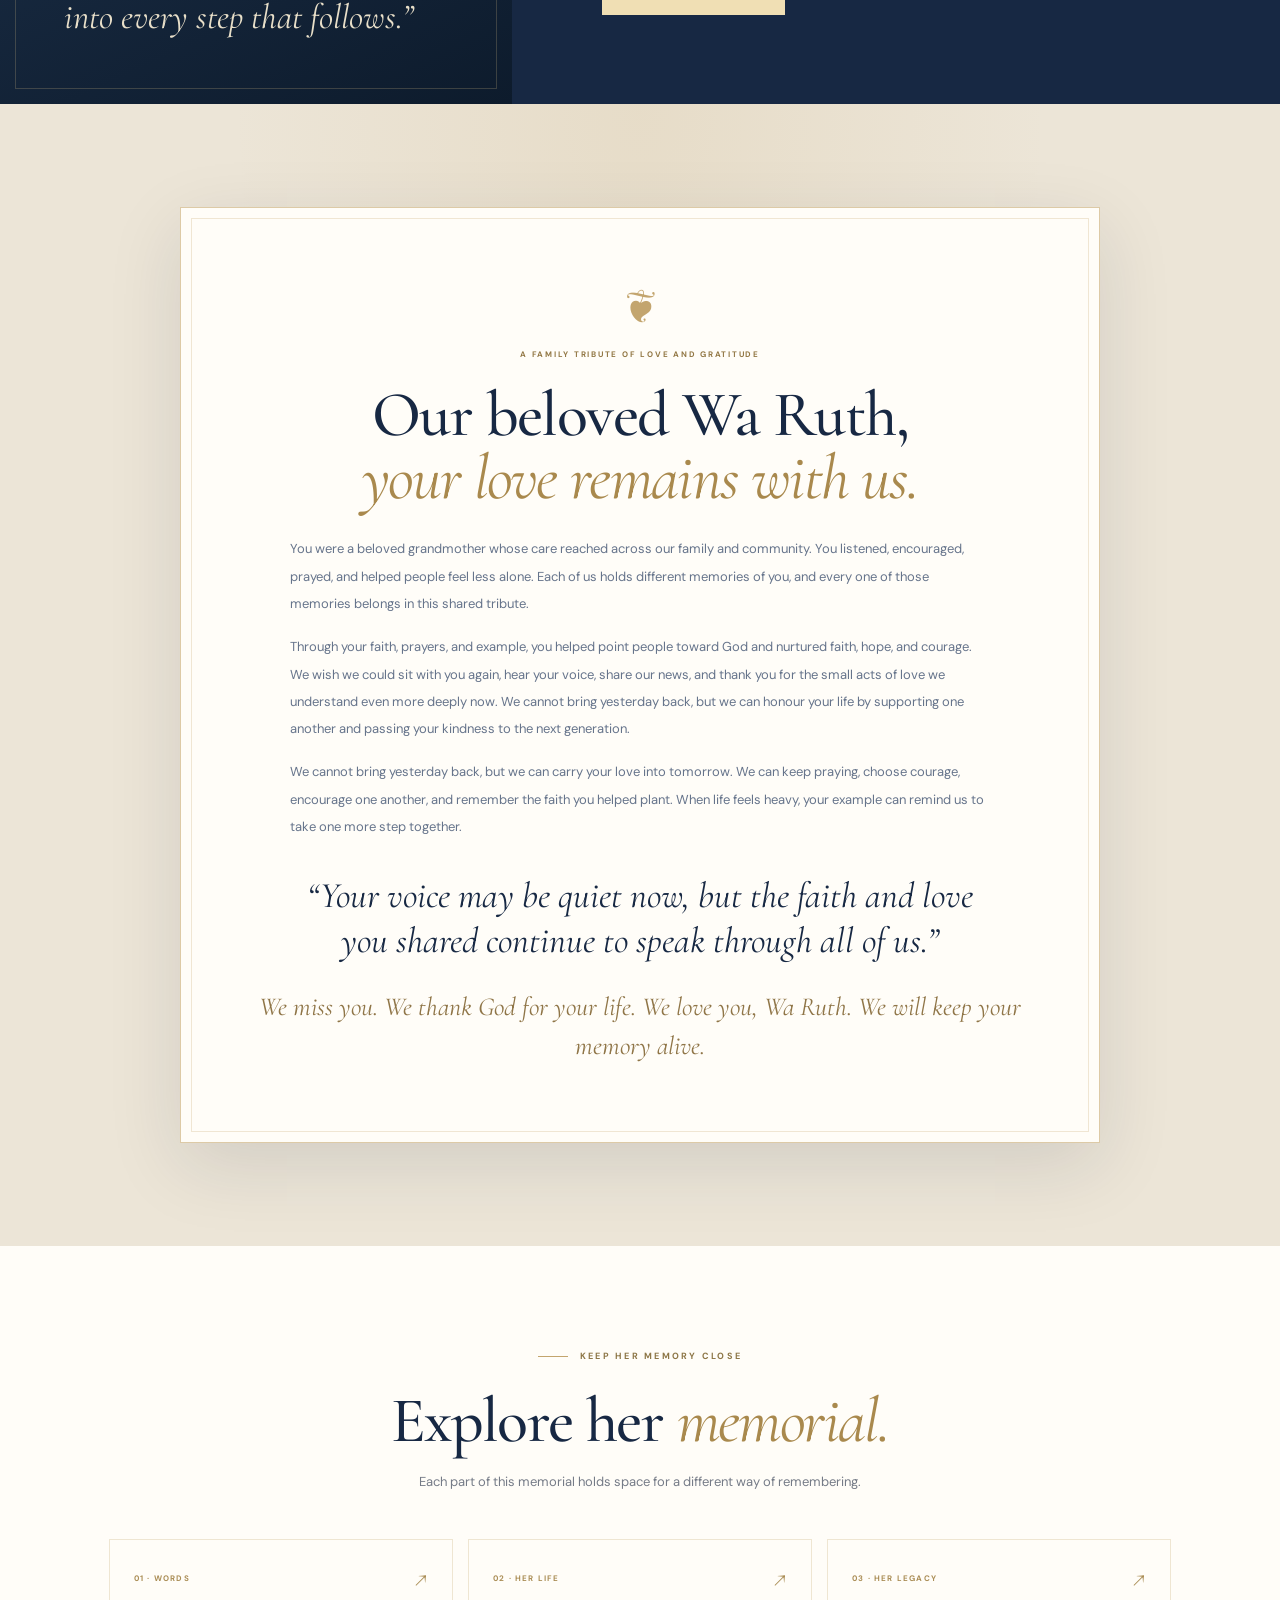
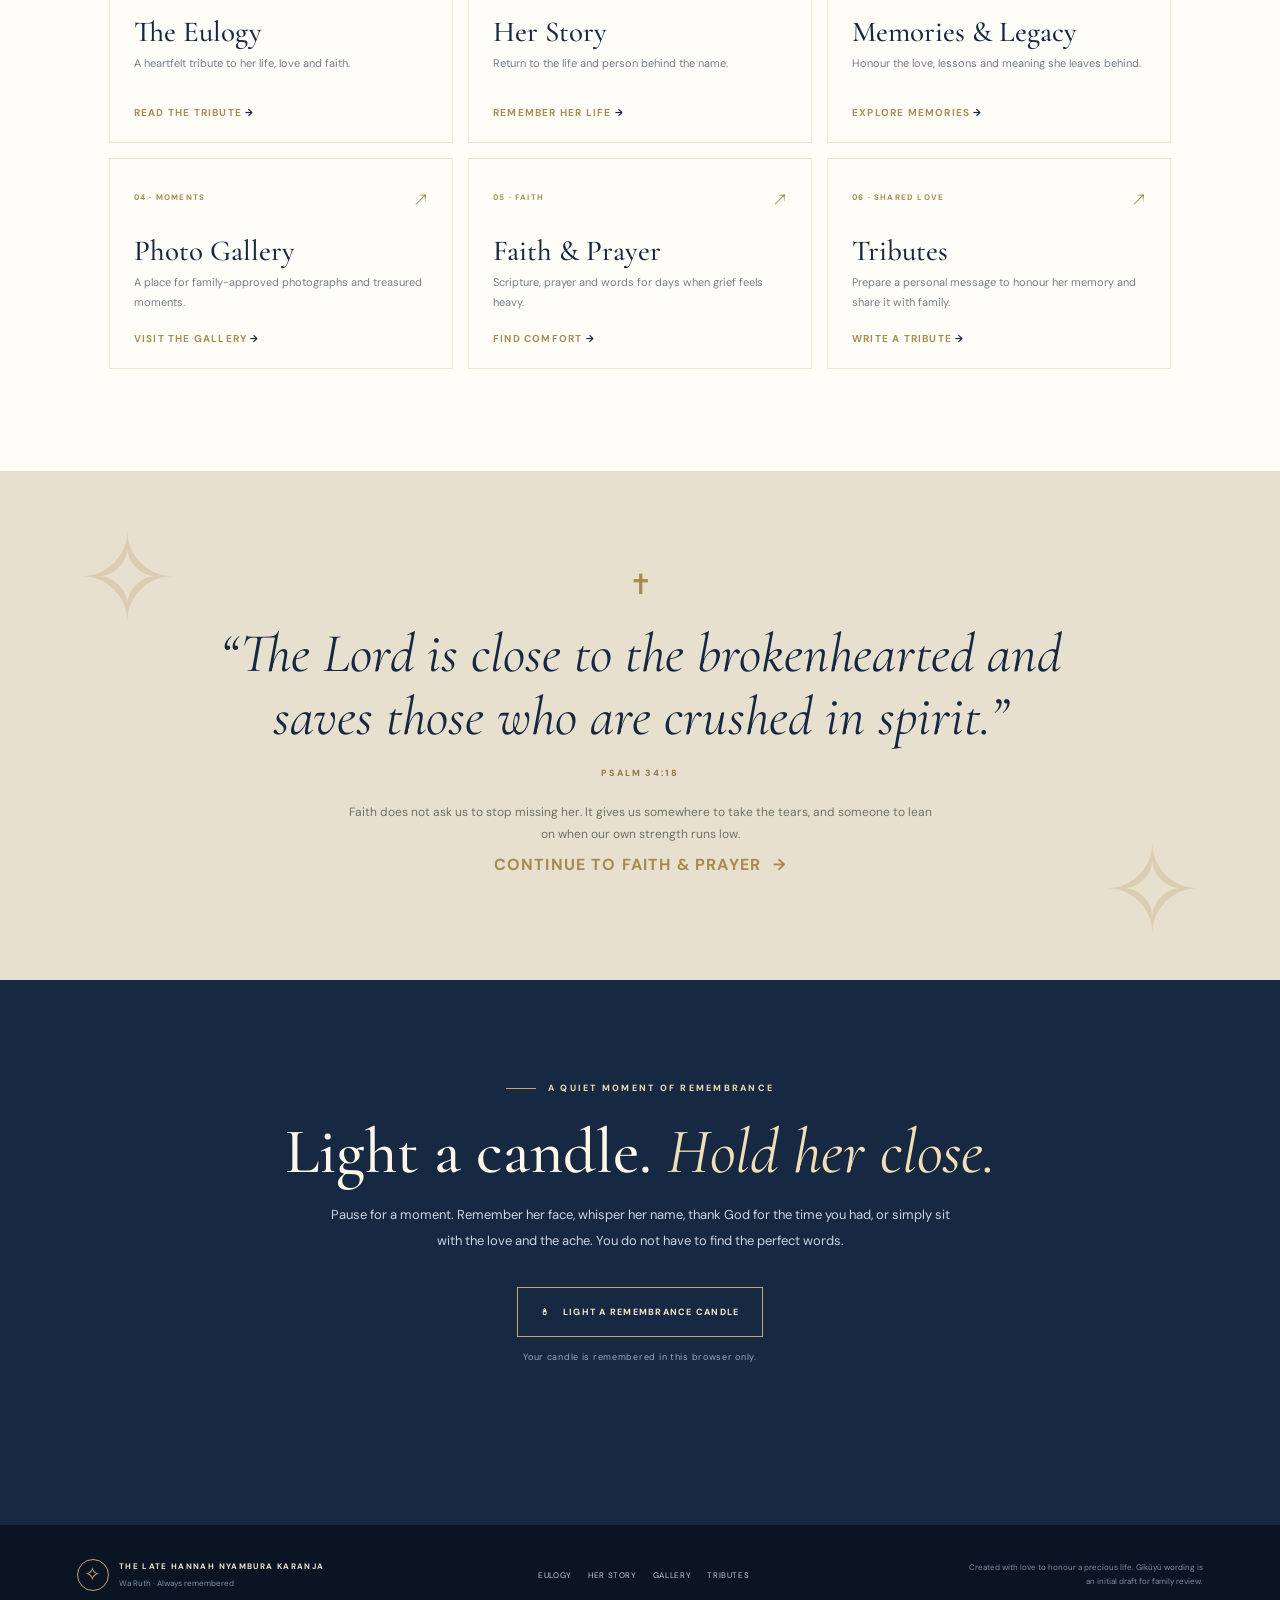
==== commit c98931f1: "Add a gentle pearl and champagne glow animation to memorial homepage title" ====
--- a/index.html
+++ b/index.html
@@ -171,14 +171,17 @@
 @media(max-width:880px){.site-header{min-height:72px;flex-wrap:wrap}.menu-toggle{display:block;margin-left:auto}.header-cta{display:none}.main-nav{display:none;order:4;width:100%;padding:9px 0 20px;grid-template-columns:repeat(3,minmax(0,1fr));gap:5px 12px}.main-nav.is-open{display:grid}.main-nav a{padding:10px 0;font-size:9px;border-bottom:1px solid rgba(194,161,100,.18)}.language-picker{margin-left:0;padding-left:0;border-left:0;justify-content:flex-start}.language-picker button{padding:7px}.hero{grid-template-columns:minmax(0,1fr) minmax(260px,.8fr);min-height:0;padding-block:65px 80px}.hero h1{font-size:clamp(46px,7.4vw,72px)}.portrait-stage{min-height:420px}.portrait-inner{min-height:350px}.portrait-card{width:330px}.floating-note{right:-5%;bottom:3%;max-width:190px}.side-vertical{display:none}.intro-grid{grid-template-columns:.45fr 1.55fr;gap:35px}.page-cards{grid-template-columns:repeat(2,minmax(0,1fr))}}
 @media(max-width:640px){.site-header{padding-inline:18px}.brand-symbol{width:34px;height:34px}.brand-copy strong{font-size:8px}.brand-copy span{font-size:7px}.main-nav.is-open{grid-template-columns:repeat(2,minmax(0,1fr))}.hero{display:flex;flex-direction:column;align-items:stretch;padding:56px 24px 73px;gap:25px}.hero:before{inset:10px}.hero-copy{order:0}.hero h1{font-size:clamp(48px,13vw,70px)}.hero-alias{font-size:20px}.hero-description{font-size:13px}.hero-actions{display:grid;grid-template-columns:1fr}.hero-actions .btn{width:100%}.hero-detail{flex-wrap:wrap;font-size:8px}.portrait-stage{order:1;min-height:350px;margin:0 8px}.portrait-orbit{inset:4% 1%}.portrait-card{width:min(84%,310px)}.portrait-inner{min-height:330px}.portrait-monogram{width:120px;height:120px;font-size:72px}.floating-note{right:-7px;bottom:0;max-width:165px;padding:12px 14px}.floating-note p{font-size:18px}.scroll-cue{bottom:18px;white-space:nowrap}.section{padding:62px 23px}.section-heading{margin-bottom:31px}.section-heading h2{font-size:43px}.intro-grid{grid-template-columns:1fr;gap:26px}.intro-marker{display:flex;align-items:center;gap:16px;padding-top:10px}.intro-marker strong{margin-top:0;font-size:34px}.intro-marker small{margin:0}.values-grid{grid-template-columns:1fr;gap:12px}.value-card{min-height:0;padding:25px}.value-card .card-number{margin-top:19px}.eulogy-feature{grid-template-columns:1fr}.feature-aside{min-height:310px;padding:35px}.feature-cross{position:absolute;right:40px;top:70px;font-size:100px;opacity:.4}.feature-aside blockquote{max-width:300px;font-size:27px}.feature-copy{padding:45px 27px 52px}.page-cards{grid-template-columns:1fr}.page-card{min-height:170px;padding:22px}.page-card h3{margin-top:15px}.scripture-section:before{left:-35px}.scripture-section:after{right:-35px}.scripture-quote{font-size:35px}.site-footer{align-items:flex-start;flex-direction:column;padding:28px 22px}.footer-note{text-align:left;max-width:100%}.footer-links{gap:12px}}
 
-/* Honour her name with a gentle arrival; let the dove pass quietly through the memorial sky. */
+/* A quiet, dignified arrival with a soft pearl-blue glow and a gentle champagne pulse. */
 .hero-title-honour {
   transform-origin: left center;
-  animation: waRuthTitleRise 1.8s cubic-bezier(.16, 1, .3, 1) .12s both;
+  text-shadow: 0 0 14px rgba(224, 233, 247, .12);
+  animation: waRuthTitleRise 1.8s cubic-bezier(.16, 1, .3, 1) .12s both,
+             waRuthPearlGlow 5.8s ease-in-out 2s infinite;
 }
 .hero-title-honour em {
-  text-shadow: 0 0 10px rgba(234, 216, 168, .12);
-  animation: waRuthGoldGlow 2.8s ease-out 1s both;
+  color: #f0dfb4;
+  text-shadow: 0 0 10px rgba(240, 223, 180, .15);
+  animation: waRuthGoldGlow 5.8s ease-in-out 2s infinite;
 }
 /* The real dove video is supplied by the family and sits quietly at the hero's top-right. */
 .dove-video-wrap {
@@ -196,10 +199,25 @@
   68% { opacity: 1; transform: translateY(-1px) scale(1.012); }
   100% { opacity: 1; transform: translateY(0) scale(1); }
 }
+@keyframes waRuthPearlGlow {
+  0%, 100% {
+    text-shadow: 0 0 10px rgba(224, 233, 247, .08),
+                 0 0 22px rgba(154, 185, 225, .04);
+  }
+  50% {
+    text-shadow: 0 0 17px rgba(224, 233, 247, .32),
+                 0 0 36px rgba(154, 185, 225, .16);
+  }
+}
 @keyframes waRuthGoldGlow {
-  0% { text-shadow: 0 0 0 rgba(234, 216, 168, 0); }
-  42% { text-shadow: 0 0 28px rgba(234, 216, 168, .38); }
-  100% { text-shadow: 0 0 10px rgba(234, 216, 168, .12); }
+  0%, 100% {
+    text-shadow: 0 0 8px rgba(240, 223, 180, .12),
+                 0 0 18px rgba(195, 165, 110, .04);
+  }
+  50% {
+    text-shadow: 0 0 17px rgba(240, 223, 180, .38),
+                 0 0 31px rgba(195, 165, 110, .15);
+  }
 }
 @media(max-width:880px) {
   .hero { padding-top: 102px; }
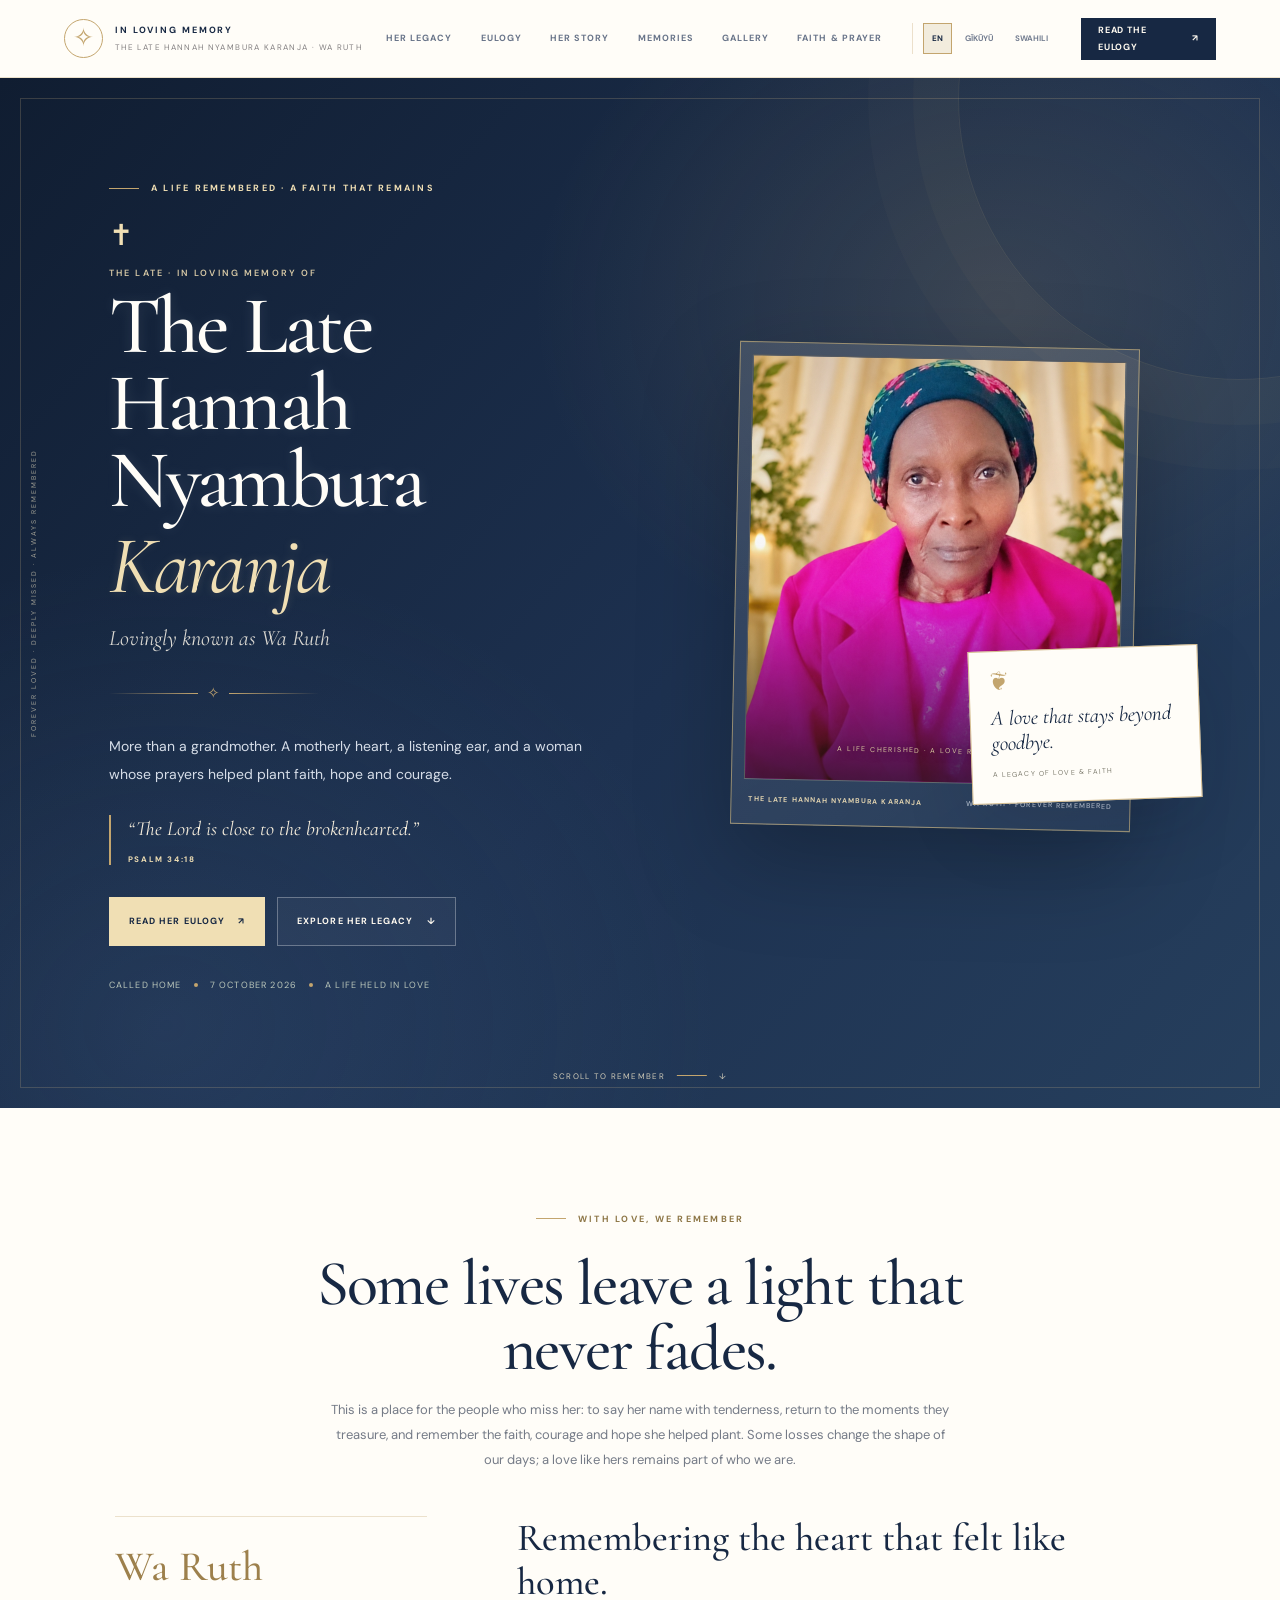
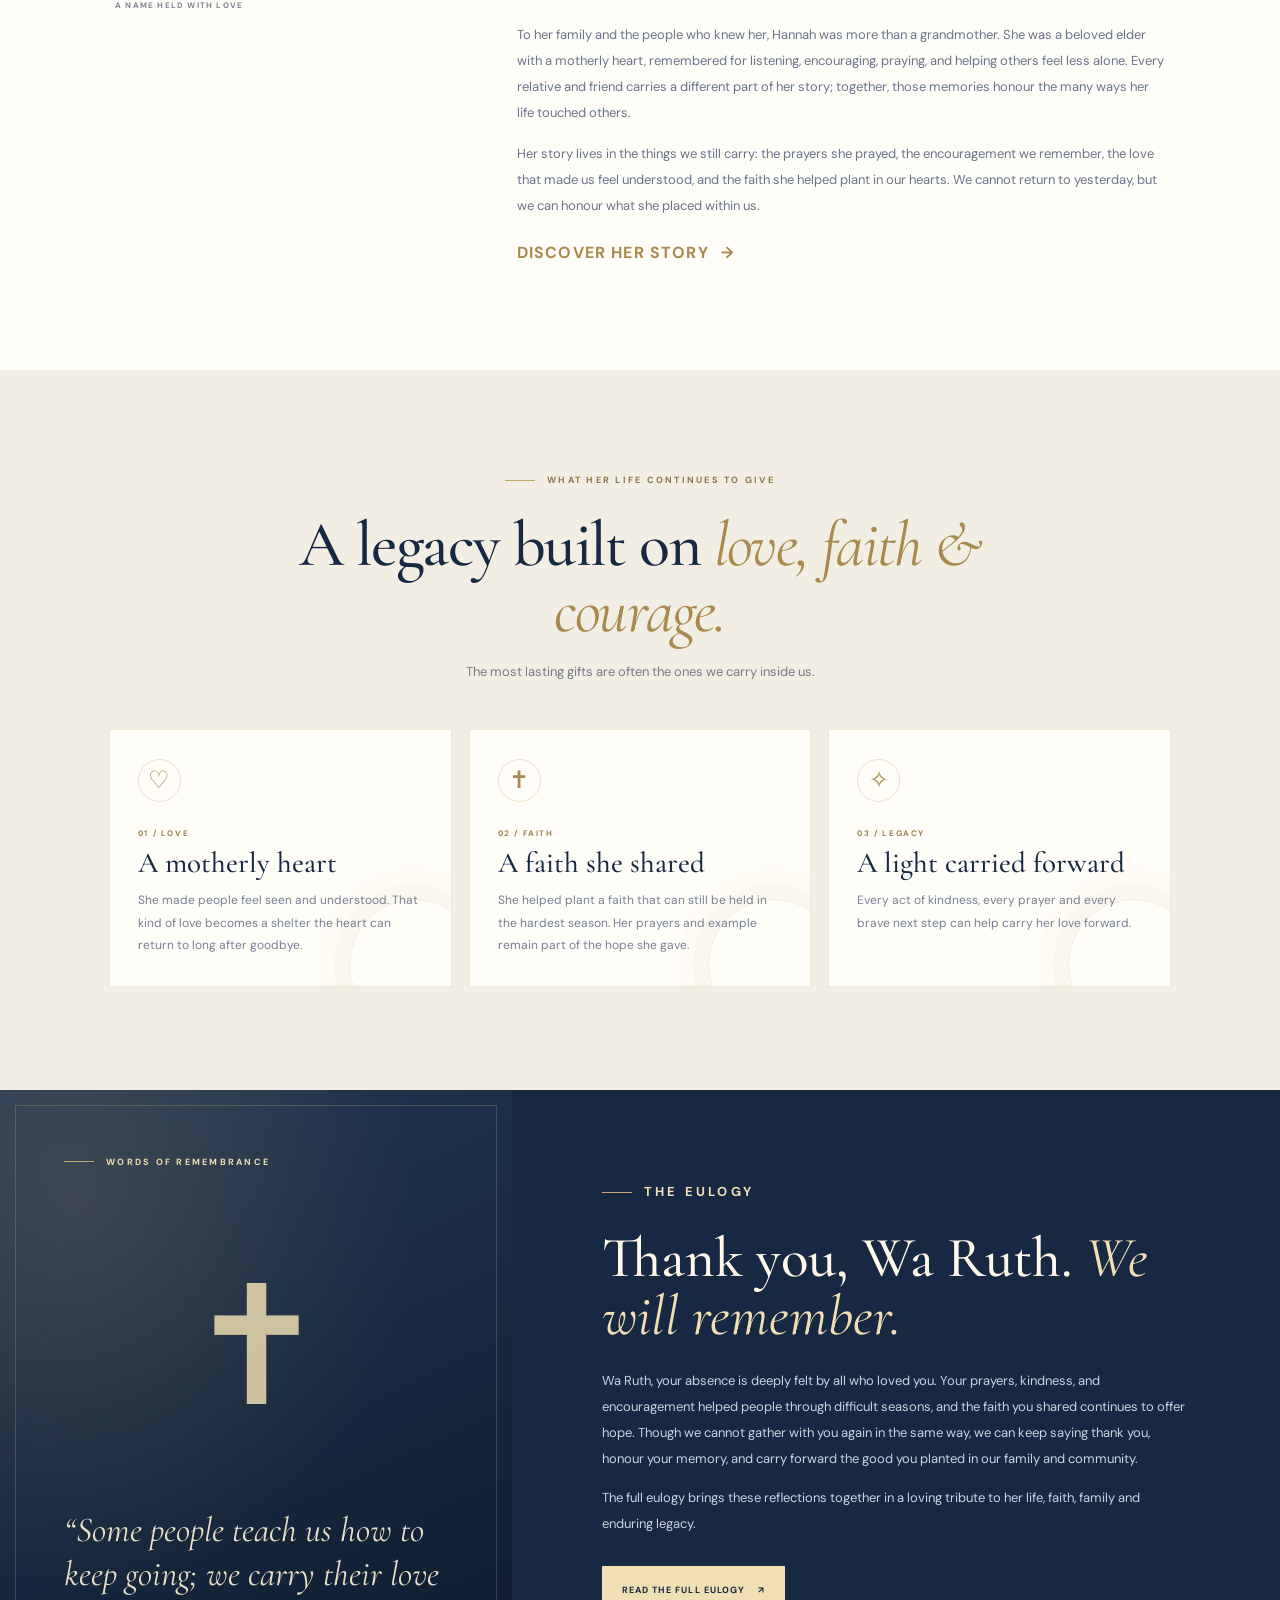
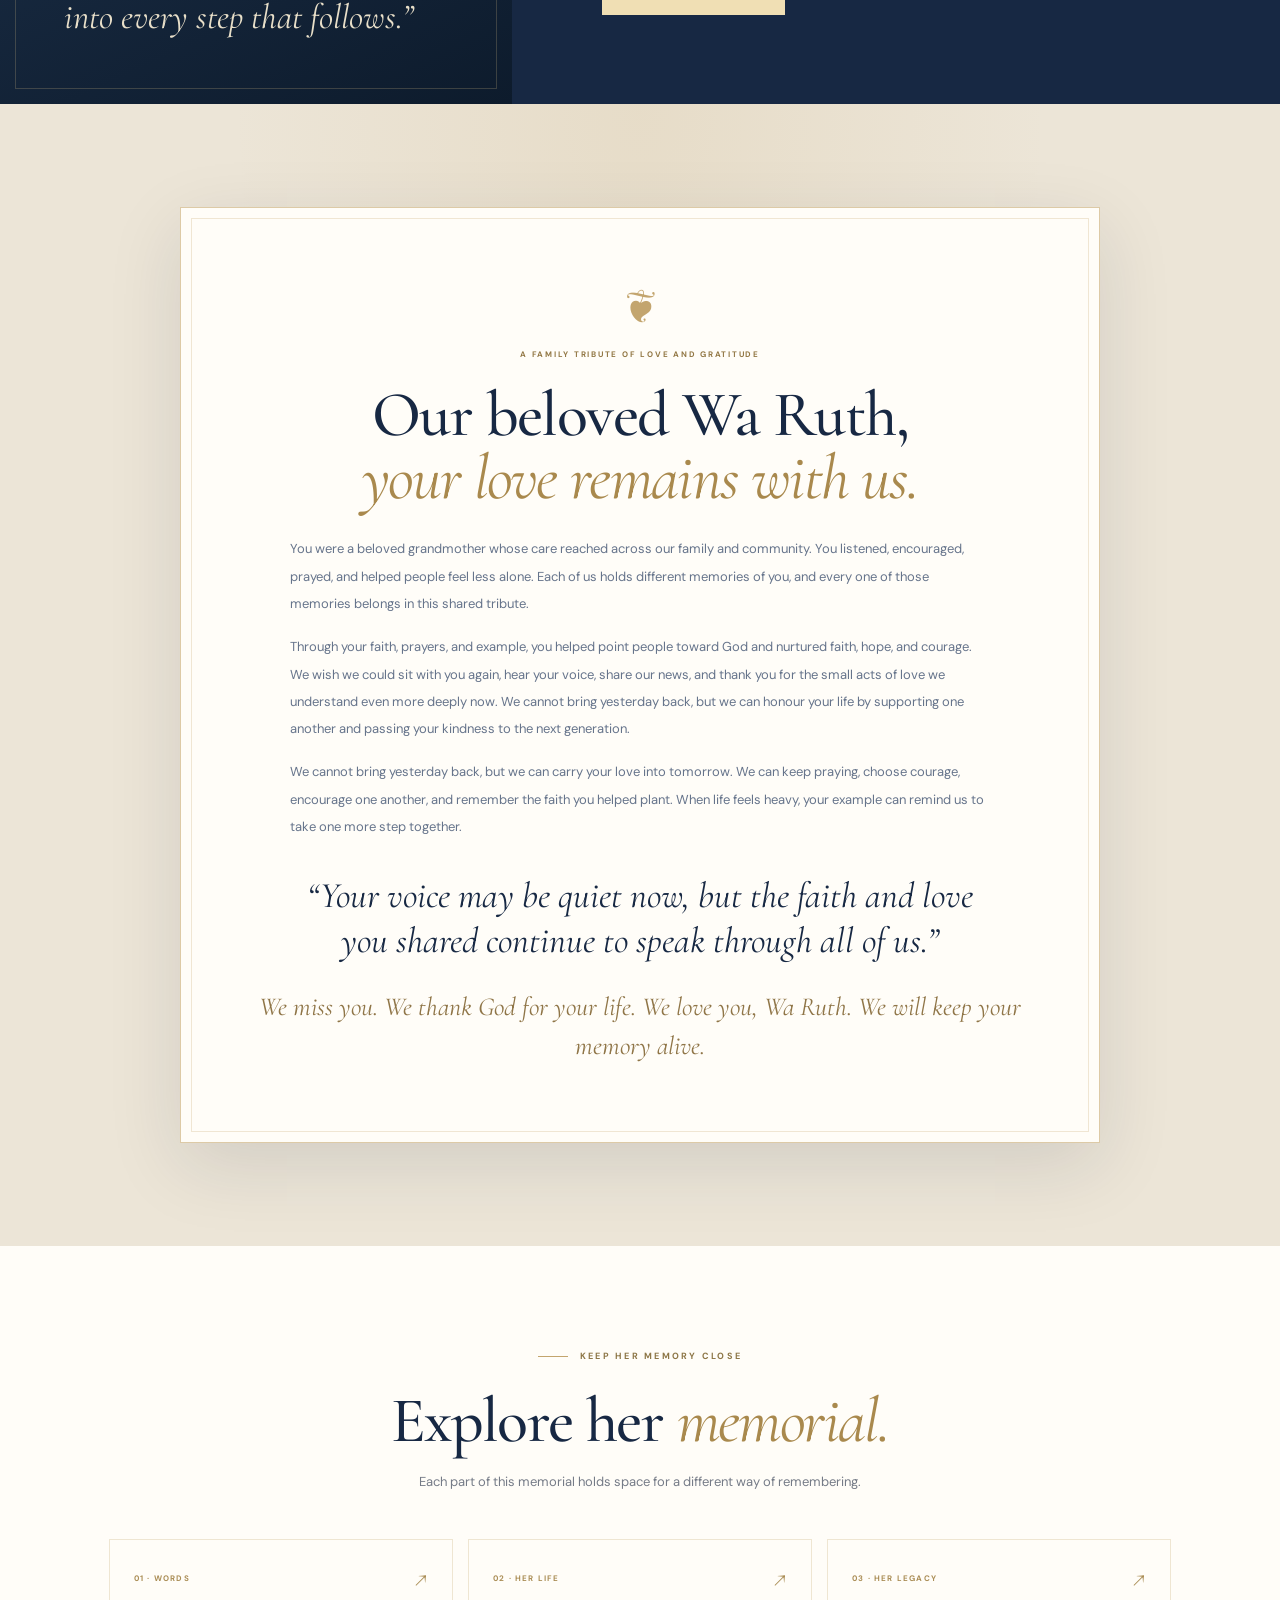
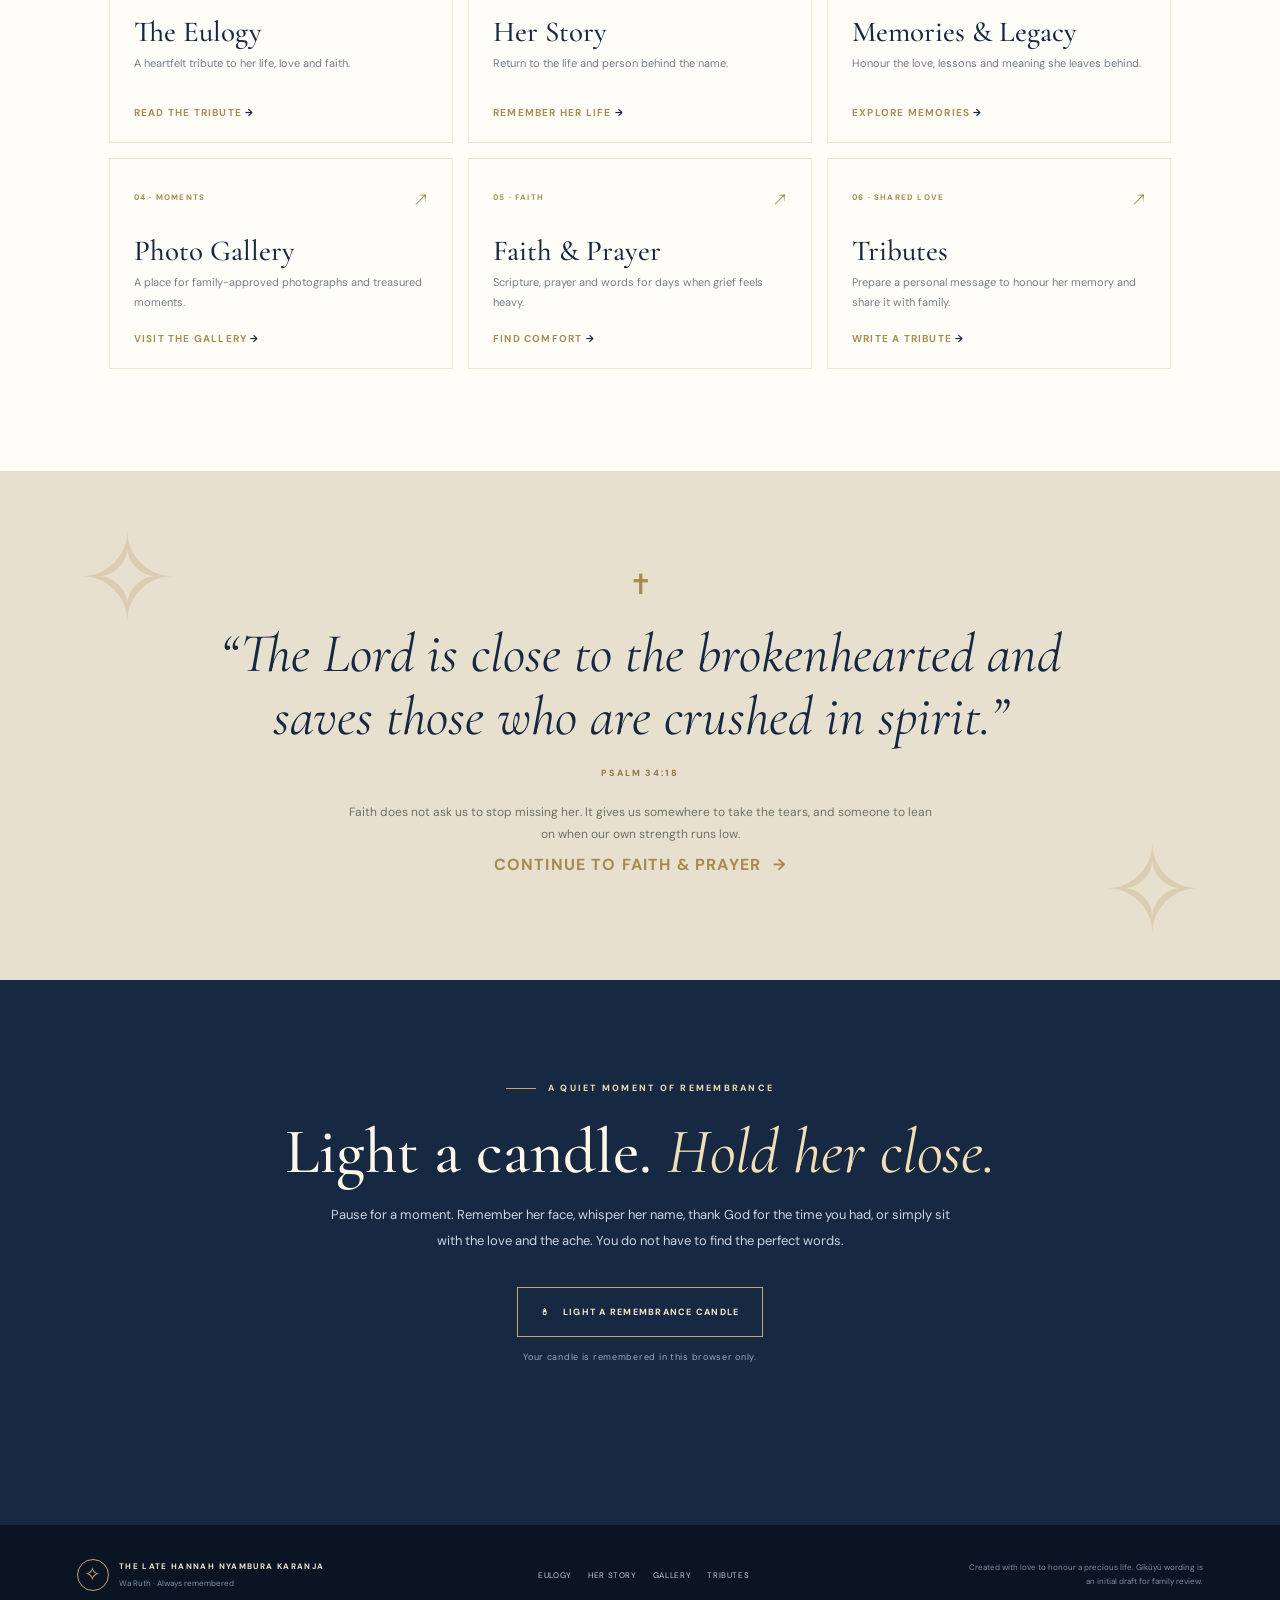
==== commit 3b9cef28: "Add Swahili language option and translations to memorial homepage" ====
--- a/index.html
+++ b/index.html
@@ -285,7 +285,7 @@
 <a href="public/memories.html" data-en="Memories" data-ki="Mĩrĩgo">Memories</a>
 <a href="public/gallery.html" data-en="Gallery" data-ki="Mbica">Gallery</a>
 <a href="public/prayers.html" data-en="Faith &amp; prayer" data-ki="Wĩtĩkio na mahoya">Faith &amp; prayer</a>
-<div class="language-picker" aria-label="Choose language"><button type="button" data-lang="en" aria-pressed="true">EN</button><button type="button" data-lang="ki" aria-pressed="false">GĨKŨYŨ</button></div>
+<div class="language-picker" aria-label="Choose language"><button type="button" data-lang="en" aria-pressed="true">EN</button><button type="button" data-lang="ki" aria-pressed="false">GĨKŨYŨ</button><button type="button" data-lang="sw" aria-pressed="false">SWAHILI</button></div>
 </nav>
 <a class="header-cta" href="public/eulogy.html"><span data-en="Read the eulogy" data-ki="Ũrĩke eulogy">Read the eulogy</span><span aria-hidden="true">↗</span></a>
 </header>
@@ -302,7 +302,7 @@
 <p class="eyebrow" data-en="A life remembered · a faith that remains" data-ki="Ũtũũro ũrĩkĩrĩtwo · wĩtĩkio ũtũũraga">A life remembered · a faith that remains</p>
 <span class="hero-cross" aria-hidden="true">✝</span>
 <p class="hero-overline" data-en="THE LATE · IN LOVING MEMORY OF" data-ki="THE LATE · TŨKŨRIRIKANA NA WENDO">THE LATE · IN LOVING MEMORY OF</p>
-<h1 class="hero-title-honour">The Late Hannah Nyambura <em>Karanja</em></h1>
+<h1 class="hero-title-honour" data-en="The Late Hannah Nyambura &lt;em&gt;Karanja&lt;/em&gt;" data-ki="The Late Hannah Nyambura &lt;em&gt;Karanja&lt;/em&gt;">The Late Hannah Nyambura <em>Karanja</em></h1>
 <p class="hero-alias" data-en="Lovingly known as Wa Ruth" data-ki="Aitwo na wendo Wa Ruth">Lovingly known as Wa Ruth</p>
 <div class="hero-divider" aria-hidden="true"><i></i>✧<i></i></div>
 <p class="hero-description" data-en="More than a grandmother. A motherly heart, a listening ear, and a woman whose prayers helped plant faith, hope and courage." data-ki="Mũnene mũno kũruga nyanya tu. Ngoro ya nyina, gũthikĩrĩria, na mahoya marĩa maatũma wĩtĩkio, mwĩhoko na hinya bikue." >More than a grandmother. A motherly heart, a listening ear, and a woman whose prayers helped plant faith, hope and courage.</p>
@@ -452,7 +452,95 @@
  showCount();
  candleButton.addEventListener('click',()=>{count++;try{localStorage.setItem(candleKey,String(count))}catch(_){}showCount();confirmation.textContent='A moment of love and remembrance for Wa Ruth. May God comfort everyone who misses her.';candleButton.innerHTML='<span aria-hidden="true">🕯</span><span>Another candle lit · Thank you</span>';});
  const languageButtons=[...document.querySelectorAll('[data-lang]')],languageText=[...document.querySelectorAll('[data-en][data-ki]')];
- function setLanguage(lang){document.documentElement.lang=lang==='ki'?'ki':'en';languageText.forEach(el=>{const v=el.dataset[lang];if(v!==undefined)el.innerHTML=v});languageButtons.forEach(b=>b.setAttribute('aria-pressed',String(b.dataset.lang===lang)));try{localStorage.setItem('hannah-memorial-language',lang)}catch(_){}}
+ const swTranslations={
+  "Her legacy": "Urithi wake",
+  "Eulogy": "Hotuba ya kumbukumbu",
+  "Her story": "Hadithi yake",
+  "Memories": "Kumbukumbu",
+  "Gallery": "Picha",
+  "Faith & prayer": "Imani na sala",
+  "Read the eulogy": "Soma hotuba ya kumbukumbu",
+  "A life remembered · a faith that remains": "Maisha yanayokumbukwa · imani inayoendelea",
+  "THE LATE · IN LOVING MEMORY OF": "MAREHEMU · KWA KUMBUKUMBU YA UPENDO",
+  "Lovingly known as Wa Ruth": "Anayejulikana kwa upendo kama Wa Ruth",
+  "More than a grandmother. A motherly heart, a listening ear, and a woman whose prayers helped plant faith, hope and courage.": "Zaidi ya nyanya. Alikuwa na moyo wa kimama, sikio la kusikiliza, na alikuwa mwanamke ambaye sala zake zilisaidia kukuza imani, tumaini na ujasiri.",
+  "Read her eulogy": "Soma hotuba yake ya kumbukumbu",
+  "Explore her legacy": "Chunguza urithi wake",
+  "Called home": "Ameitwa nyumbani",
+  "A life held in love": "Maisha yaliyokumbatiwa kwa upendo",
+  "A life cherished · a love remembered": "Maisha yaliyothaminiwa · upendo unaokumbukwa",
+  "A love that stays beyond goodbye.": "Upendo unaobaki hata baada ya kuagana.",
+  "A LEGACY OF LOVE & FAITH": "URITHI WA UPENDO NA IMANI",
+  "Scroll to remember": "Sogeza ili kukumbuka",
+  "With love, we remember": "Tunamkumbuka kwa upendo",
+  "Some lives leave a light that never fades.": "Baadhi ya maisha huacha mwanga usiozimika.",
+  "This is a place for the people who miss her: to say her name with tenderness, return to the moments they treasure, and remember the faith, courage and hope she helped plant. Some losses change the shape of our days; a love like hers remains part of who we are.": "Hapa ni mahali kwa wote wanaomkosa: kutaja jina lake kwa upendo, kukumbuka nyakati wanazothamini, na kuhifadhi imani, ujasiri na tumaini alilosaidia kukuza. Baadhi ya misiba hubadilisha maisha yetu; upendo kama wake hubaki kuwa sehemu yetu.",
+  "A name held with love": "Jina linalokumbukwa kwa upendo",
+  "Remembering the heart that felt like home.": "Kukumbuka moyo uliotufanya tujisikie nyumbani.",
+  "To her family and everyone who held her dear, Hannah was more than a title or a name. She was a beloved grandmother with a motherly heart: remembered for listening, encouraging, praying, and helping people find hope when life felt heavy. Each person carries a different part of her story, and every memory deserves a place in this shared tribute.": "Kwa familia yake na wote waliompenda, Hannah alikuwa zaidi ya cheo au jina. Alikuwa nyanya mpendwa mwenye moyo wa kimama: anakumbukwa kwa kusikiliza, kutia moyo, kusali na kuwasaidia watu kupata tumaini maisha yalipokuwa magumu. Kila mtu ana kumbukumbu yake, na kila kumbukumbu inastahili nafasi katika heshima hii ya pamoja.",
+  "To her family and the people who knew her, Hannah was more than a grandmother. She was a beloved elder with a motherly heart, remembered for listening, encouraging, praying, and helping others feel less alone. Every relative and friend carries a different part of her story; together, those memories honour the many ways her life touched others.": "Kwa familia yake na wote waliomfahamu, Hannah alikuwa zaidi ya nyanya. Alikuwa mzee mpendwa mwenye moyo wa kimama, anayekumbukwa kwa kusikiliza, kutia moyo, kusali na kuwafanya wengine wasijisikie wapweke. Kila ndugu na rafiki ana sehemu yake ya hadithi yake; kwa pamoja, kumbukumbu hizo zinaheshimu jinsi maisha yake yalivyowagusa wengi.",
+  "Her story lives in the things we still carry: the prayers she prayed, the encouragement we remember, the love that made us feel understood, and the faith she helped plant in our hearts. We cannot return to yesterday, but we can honour what she placed within us.": "Hadithi yake inaishi katika yale tunayobeba mioyoni: sala zake, maneno yake ya kututia moyo, upendo uliotufanya tuhisi tunaeleweka, na imani aliyosaidia kupanda ndani yetu. Hatuwezi kurudisha jana, lakini tunaweza kuheshimu alichotuachia.",
+  "Discover her story": "Fahamu hadithi yake",
+  "What her life continues to give": "Zawadi tunazoendelea kupata kutokana na maisha yake",
+  "A legacy built on <em>love, faith &amp; courage.</em>": "Urithi uliojengwa juu ya <em>upendo, imani na ujasiri.</em>",
+  "A legacy built on <em>love, faith & courage.</em>": "Urithi uliojengwa juu ya <em>upendo, imani na ujasiri.</em>",
+  "The most lasting gifts are often the ones we carry inside us.": "Zawadi zinazodumu zaidi mara nyingi ni zile tunazobeba mioyoni.",
+  "A motherly heart": "Moyo wa kimama",
+  "She made people feel seen and understood. That kind of love becomes a shelter the heart can return to long after goodbye.": "Aliwafanya watu wajisikie kuonekana na kueleweka. Upendo wa aina hiyo huwa kimbilio ambalo moyo unaweza kurejea hata baada ya kuagana.",
+  "A faith she shared": "Imani aliyoshiriki",
+  "She helped plant a faith that can still be held in the hardest season. Her prayers and example remain part of the hope she gave.": "Alisaidia kupanda imani inayoweza kutushikilia hata katika nyakati ngumu zaidi. Sala na mfano wake vinaendelea kuwa sehemu ya tumaini alilotupa.",
+  "A light carried forward": "Mwanga unaoendelezwa",
+  "Every act of kindness, every prayer and every brave next step can help carry her love forward.": "Kila tendo la wema, kila sala na kila hatua ya ujasiri vinaweza kuendeleza upendo wake.",
+  "Words of remembrance": "Maneno ya kumbukumbu",
+  "“Some people teach us how to keep going; we carry their love into every step that follows.”": "“Baadhi ya watu hutufundisha kuendelea; tunabeba upendo wao katika kila hatua inayofuata.”",
+  "The eulogy": "Hotuba ya kumbukumbu",
+  "Thank you, Wa Ruth. <em>We will remember.</em>": "Asante, Wa Ruth. <em>Tutakukumbuka.</em>",
+  "Wa Ruth, your absence is deeply felt by all who loved you. Your prayers, kindness, and encouragement helped people through difficult seasons, and the faith you shared continues to offer hope. Though we cannot gather with you again in the same way, we can keep saying thank you, honour your memory, and carry forward the good you planted in our family and community.": "Wa Ruth, wote waliokupenda wanahisi sana kutokuwepo kwako. Sala zako, wema na maneno ya kututia moyo viliwasaidia watu kupitia nyakati ngumu, na imani uliyoshiriki bado inatoa tumaini. Ingawa hatuwezi kukutana nawe tena kama zamani, tunaweza kuendelea kusema asante, kuheshimu kumbukumbu yako na kuendeleza mema uliyopanda katika familia na jamii yetu.",
+  "The full eulogy brings these reflections together in a loving tribute to her life, faith, family and enduring legacy.": "Hotuba kamili inakusanya tafakari hizi katika heshima yenye upendo kwa maisha yake, imani, familia na urithi wake unaodumu.",
+  "Read the full eulogy": "Soma hotuba kamili",
+  "A FAMILY TRIBUTE OF LOVE AND GRATITUDE": "HESHIMA YA FAMILIA YENYE UPENDO NA SHUKRANI",
+  "Our beloved Wa Ruth,<br><em>your love remains with us.</em>": "Wa Ruth wetu mpendwa,<br><em>upendo wako unabaki nasi.</em>",
+  "You were a beloved grandmother whose care reached across our family and community. You listened, encouraged, prayed, and helped people feel less alone. Each of us holds different memories of you, and every one of those memories belongs in this shared tribute.": "Ulikuwa nyanya mpendwa ambaye upendo na kujali kwake viligusa familia na jamii yetu. Ulisikiliza, ulitia moyo, ulisali na kuwasaidia watu wasijisikie wapweke. Kila mmoja wetu ana kumbukumbu tofauti zako, na kila kumbukumbu ina nafasi katika heshima hii ya pamoja.",
+  "Through your faith, prayers, and example, you helped point people toward God and nurtured faith, hope, and courage. We wish we could sit with you again, hear your voice, share our news, and thank you for all the small acts of love we may understand even more deeply now. We cannot bring yesterday back, but we can honour your life by supporting one another and passing your kindness to the next generation.": "Kupitia imani, sala na mfano wako, uliwaelekeza watu kwa Mungu na kukuza imani, tumaini na ujasiri. Tunatamani tungekaa nawe tena, kusikia sauti yako, kusimulia habari zetu na kukushukuru kwa matendo madogo ya upendo ambayo sasa tunayathamini zaidi. Hatuwezi kurudisha jana, lakini tunaweza kuheshimu maisha yako kwa kusaidiana na kupeleka wema wako kwa kizazi kijacho.",
+  "Through your faith, prayers, and example, you helped point people toward God and nurtured faith, hope, and courage. We wish we could sit with you again, hear your voice, share our news, and thank you for the small acts of love we understand even more deeply now. We cannot bring yesterday back, but we can honour your life by supporting one another and passing your kindness to the next generation.": "Kupitia imani, sala na mfano wako, uliwaelekeza watu kwa Mungu na kukuza imani, tumaini na ujasiri. Tunatamani tungekaa nawe tena, kusikia sauti yako na kushiriki habari zetu. Tunathamini zaidi matendo madogo ya upendo uliyotufanyia. Hatuwezi kurudisha jana, lakini tunaweza kuheshimu maisha yako kwa kusaidiana na kupeleka wema wako kwa kizazi kijacho.",
+  "We cannot bring yesterday back, but we can carry your love into tomorrow. We can keep praying, choose courage, encourage one another, and remember the faith you helped plant. When life feels heavy, your example can remind us to take one more step together.": "Hatuwezi kurudisha jana, lakini tunaweza kubeba upendo wako hadi kesho. Tunaweza kuendelea kusali, kuchagua ujasiri, kutiana moyo na kukumbuka imani uliyosaidia kukuza. Maisha yanapokuwa mazito, mfano wako unaweza kutukumbusha kuchukua hatua nyingine pamoja.",
+  "“Your voice may be quiet now, but the faith and love you shared continue to speak through all of us.”": "“Ingawa sauti yako sasa imenyamaza, imani na upendo ulioshiriki vinaendelea kuzungumza kupitia sisi sote.”",
+  "We miss you. We thank God for your life. We love you, Wa Ruth. We will keep your memory alive.": "Tunakukosa. Tunamshukuru Mungu kwa maisha yako. Tunakupenda, Wa Ruth. Tutaendelea kuhifadhi kumbukumbu yako.",
+  "Keep her memory close": "Endelea kumkumbuka",
+  "Explore her <em>memorial.</em>": "Tembelea <em>ukumbusho wake.</em>",
+  "Each part of this memorial holds space for a different way of remembering.": "Kila sehemu ya ukumbusho huu hutoa nafasi ya kumkumbuka kwa namna tofauti.",
+  "The Eulogy": "Hotuba ya kumbukumbu",
+  "A heartfelt tribute to her life, love and faith.": "Ujumbe wa dhati kuhusu maisha, upendo na imani yake.",
+  "Read the tribute": "Soma ujumbe",
+  "Her Story": "Hadithi yake",
+  "Return to the life and person behind the name.": "Rudi kumfahamu mtu aliyekuwa nyuma ya jina hilo.",
+  "Remember her life": "Kumbuka maisha yake",
+  "Memories &amp; Legacy": "Kumbukumbu na urithi",
+  "Memories & Legacy": "Kumbukumbu na urithi",
+  "Honour the love, lessons and meaning she leaves behind.": "Heshimu upendo, mafunzo na maana aliyoacha.",
+  "Explore memories": "Tazama kumbukumbu",
+  "Photo Gallery": "Matunzio ya picha",
+  "A place for family-approved photographs and treasured moments.": "Mahali pa picha zilizoidhinishwa na familia na nyakati zenye thamani.",
+  "Visit the gallery": "Tembelea matunzio",
+  "Faith &amp; Prayer": "Imani na sala",
+  "Faith & Prayer": "Imani na sala",
+  "Scripture, prayer and words for days when grief feels heavy.": "Maandiko, sala na maneno ya faraja kwa siku ambazo huzuni ni nzito.",
+  "Find comfort": "Pata faraja",
+  "Tributes": "Ujumbe wa kumbukumbu",
+  "Prepare a personal message to honour her memory and share it with family.": "Andaa ujumbe binafsi wa kuheshimu kumbukumbu yake na kuushiriki na familia.",
+  "Write a tribute": "Andika ujumbe",
+  "“The Lord is close to the brokenhearted and saves those who are crushed in spirit.”": "“Bwana yu karibu na waliovunjika moyo, naye huwaokoa waliopondeka rohoni.”",
+  "Faith does not ask us to stop missing her. It gives us somewhere to take the tears, and someone to lean on when our own strength runs low.": "Imani haitulazimishi kuacha kumkosa. Hutupa mahali pa kupeleka machozi yetu na mtu wa kumtegemea nguvu zetu zinapopungua.",
+  "Continue to faith &amp; prayer": "Endelea kwenye imani na sala",
+  "Continue to faith & prayer": "Endelea kwenye imani na sala",
+  "A quiet moment of remembrance": "Muda wa utulivu wa kumbukumbu",
+  "Light a candle. <em>Hold her close.</em>": "Washa mshumaa. <em>Mweke karibu moyoni.</em>",
+  "Pause for a moment. Remember her face, whisper her name, thank God for the time you had, or simply sit with the love and the ache. You do not have to find the perfect words.": "Tulia kwa muda. Kumbuka uso wake, tamka jina lake kwa sauti ya chini, mshukuru Mungu kwa muda mliokuwa pamoja, au kaa tu na upendo pamoja na maumivu. Huhitaji kutafuta maneno makamilifu.",
+  "Light a remembrance candle": "Washa mshumaa wa kumbukumbu",
+  "Created with love to honour a precious life. Gĩkũyũ wording is an initial draft for family review.": "Imetengenezwa kwa upendo ili kuheshimu maisha yenye thamani.",
+  "The Late Hannah Nyambura <em>Karanja</em>": "Marehemu Hannah Nyambura <em>Karanja</em>"
+};
+ function setLanguage(lang){document.documentElement.lang=lang==='ki'?'ki':lang==='sw'?'sw':'en';languageText.forEach(el=>{const v=lang==='sw'?(swTranslations[el.dataset.en]||el.dataset.en):el.dataset[lang];if(v!==undefined)el.innerHTML=v});languageButtons.forEach(b=>b.setAttribute('aria-pressed',String(b.dataset.lang===lang)));try{localStorage.setItem('hannah-memorial-language',lang)}catch(_){}}
  languageButtons.forEach(b=>b.addEventListener('click',()=>setLanguage(b.dataset.lang)));
  let saved='en';try{saved=localStorage.getItem('hannah-memorial-language')||'en'}catch(_){}setLanguage(saved);
 })();
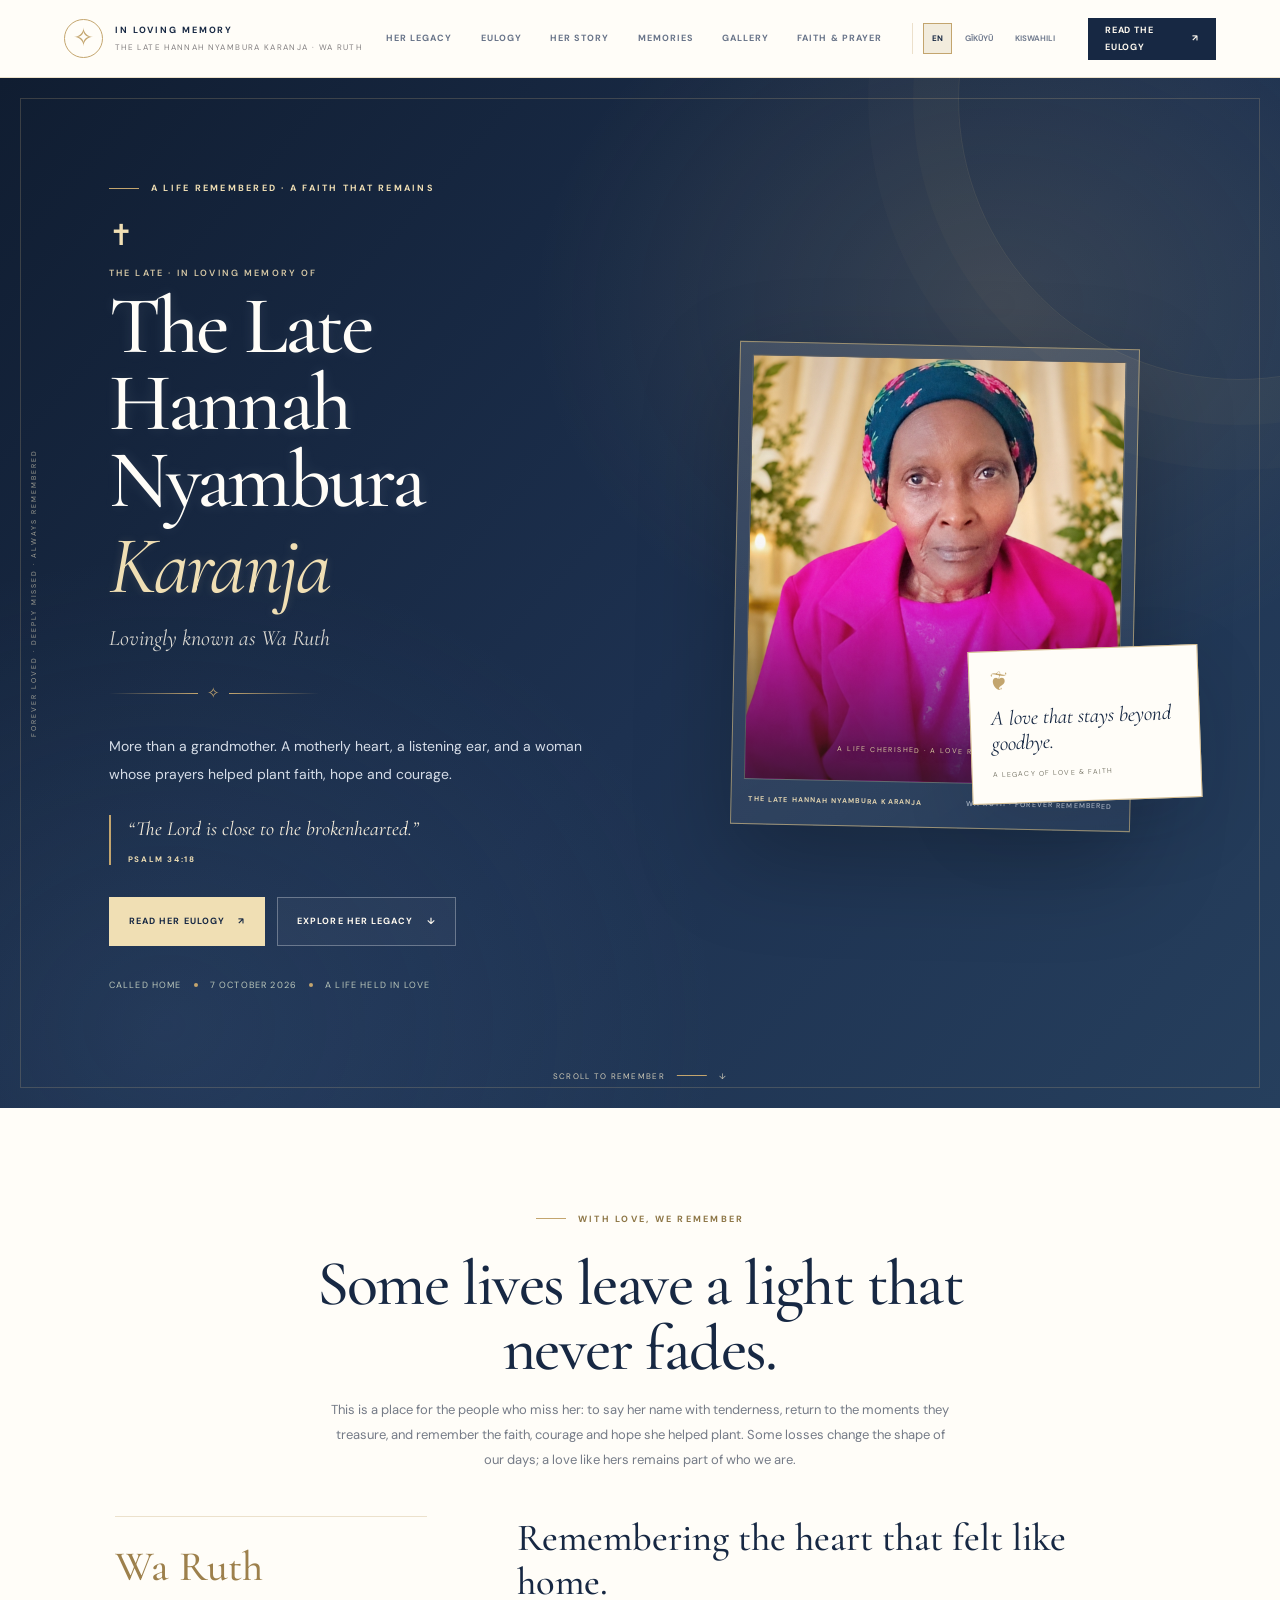
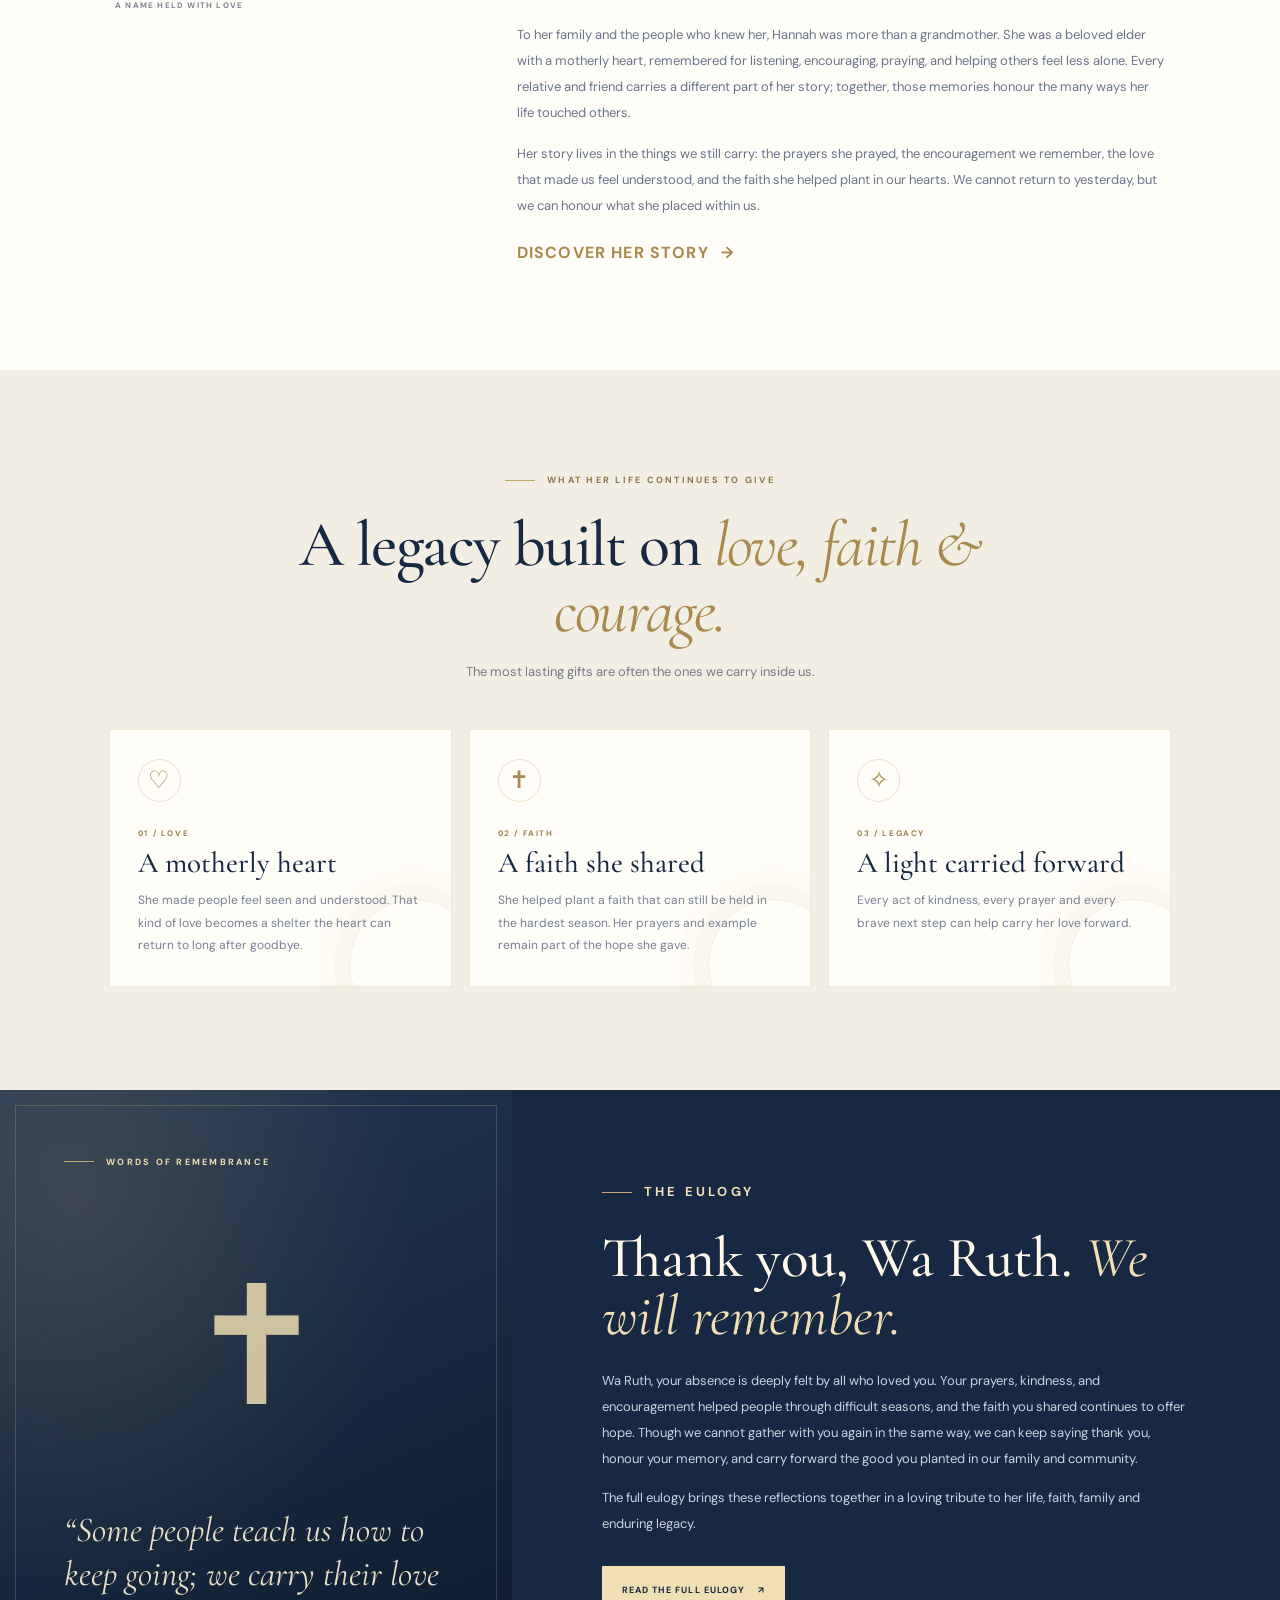
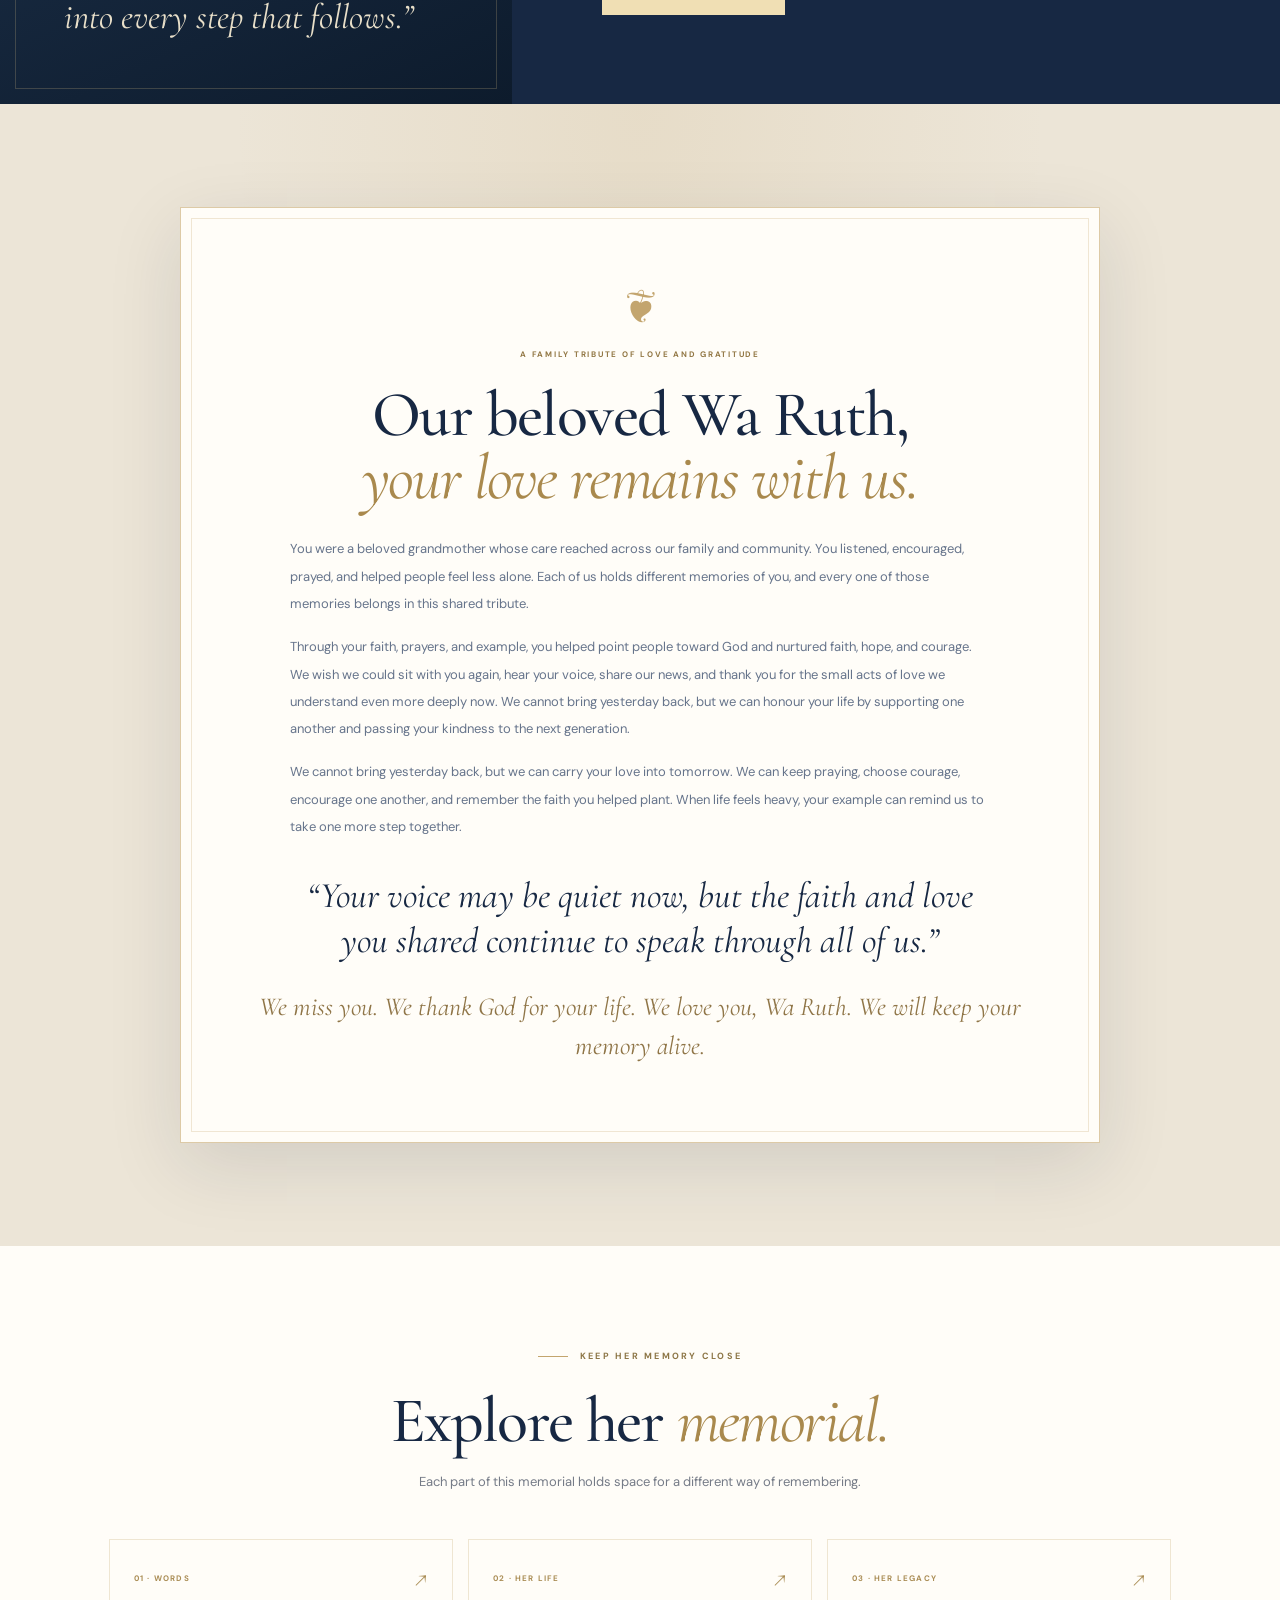
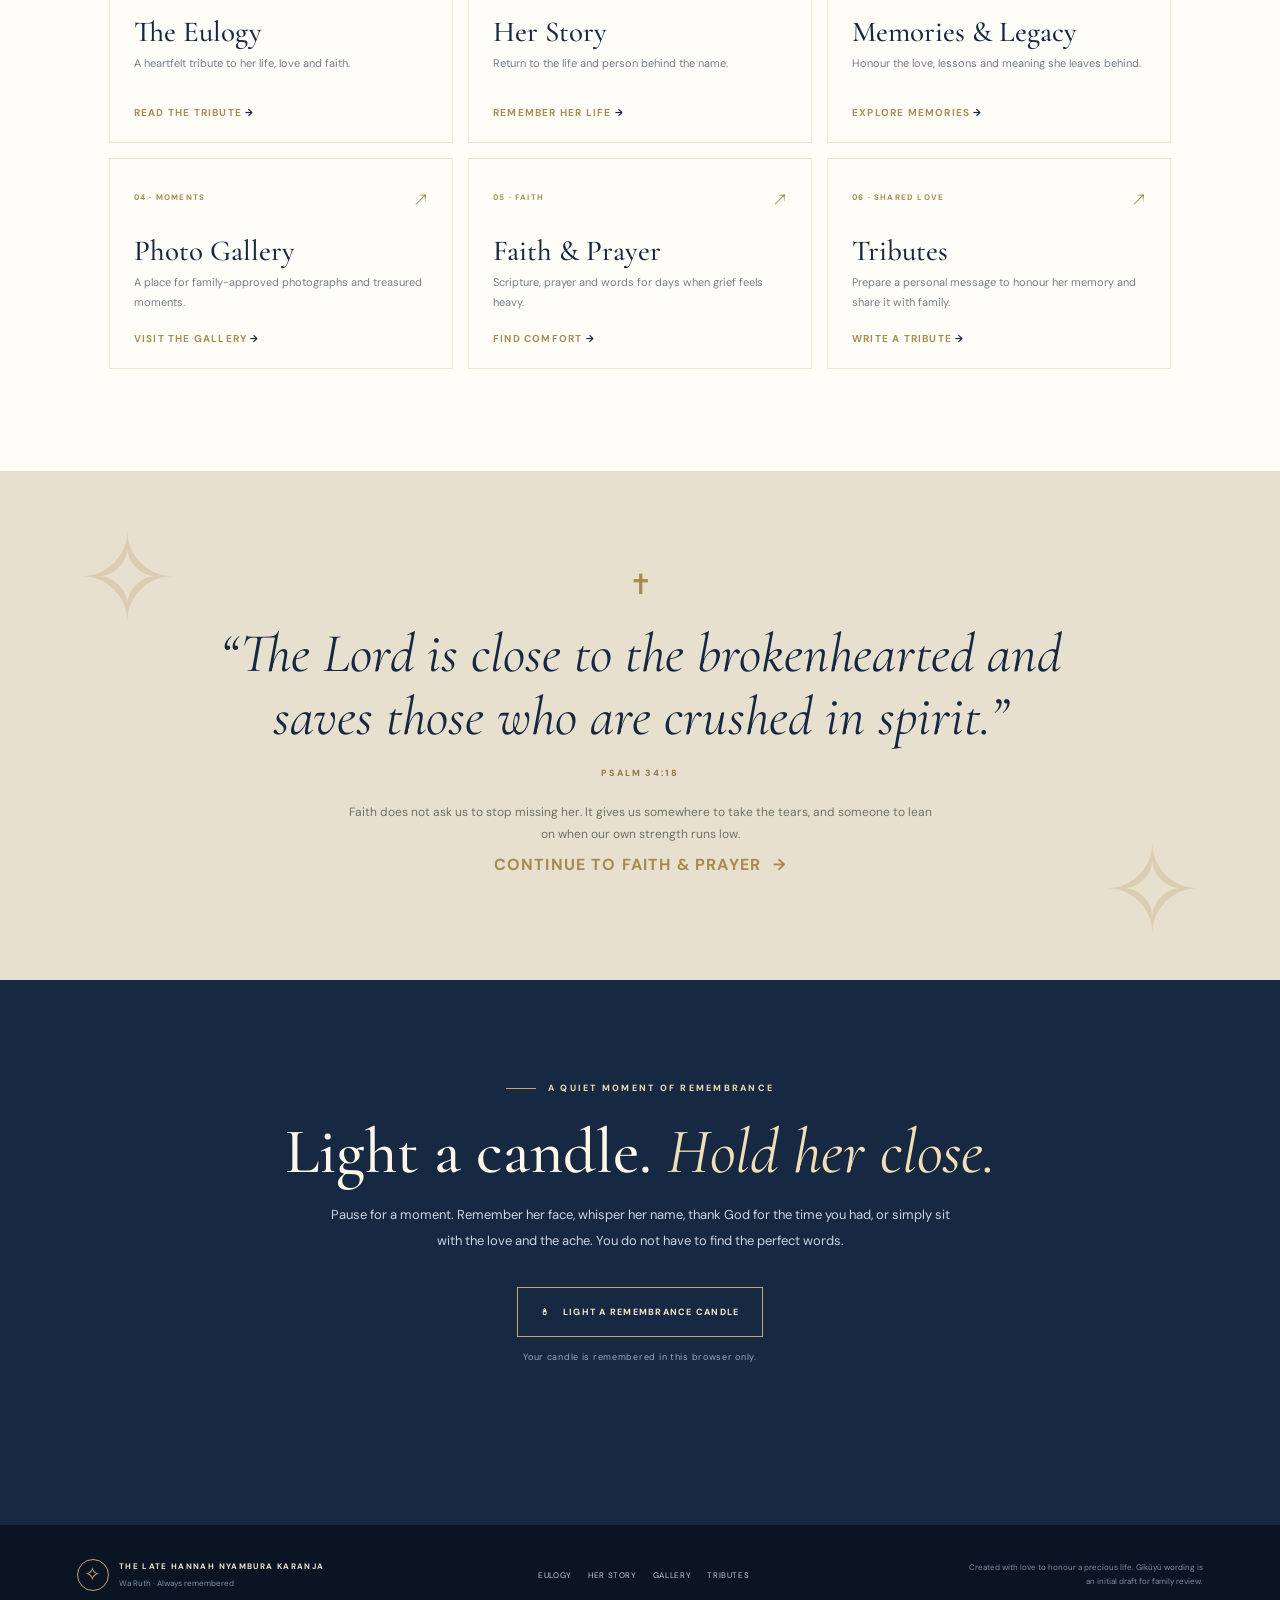
==== commit 8eda941b: "Label the new Swahili language option Kiswahili" ====
--- a/index.html
+++ b/index.html
@@ -285,7 +285,7 @@
 <a href="public/memories.html" data-en="Memories" data-ki="Mĩrĩgo">Memories</a>
 <a href="public/gallery.html" data-en="Gallery" data-ki="Mbica">Gallery</a>
 <a href="public/prayers.html" data-en="Faith &amp; prayer" data-ki="Wĩtĩkio na mahoya">Faith &amp; prayer</a>
-<div class="language-picker" aria-label="Choose language"><button type="button" data-lang="en" aria-pressed="true">EN</button><button type="button" data-lang="ki" aria-pressed="false">GĨKŨYŨ</button><button type="button" data-lang="sw" aria-pressed="false">SWAHILI</button></div>
+<div class="language-picker" aria-label="Choose language"><button type="button" data-lang="en" aria-pressed="true">EN</button><button type="button" data-lang="ki" aria-pressed="false">GĨKŨYŨ</button><button type="button" data-lang="sw" aria-pressed="false">KISWAHILI</button></div>
 </nav>
 <a class="header-cta" href="public/eulogy.html"><span data-en="Read the eulogy" data-ki="Ũrĩke eulogy">Read the eulogy</span><span aria-hidden="true">↗</span></a>
 </header>
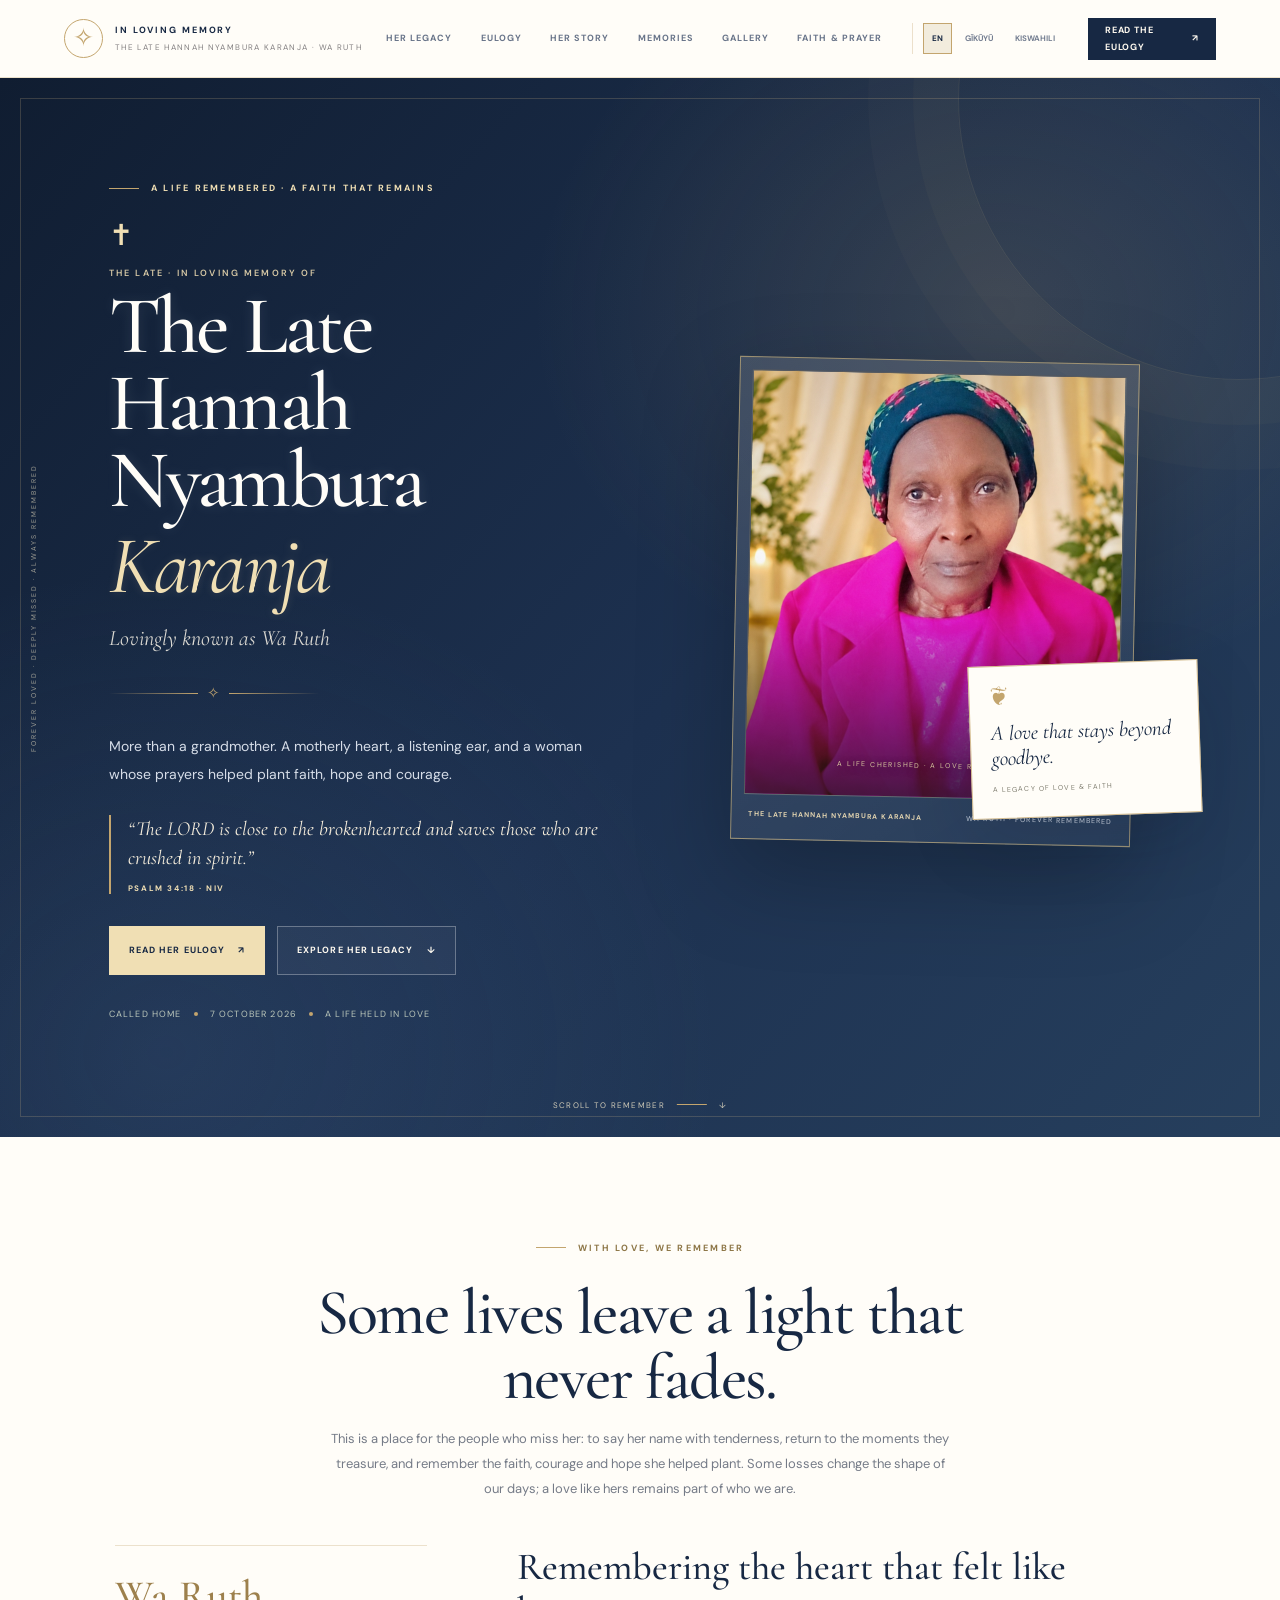
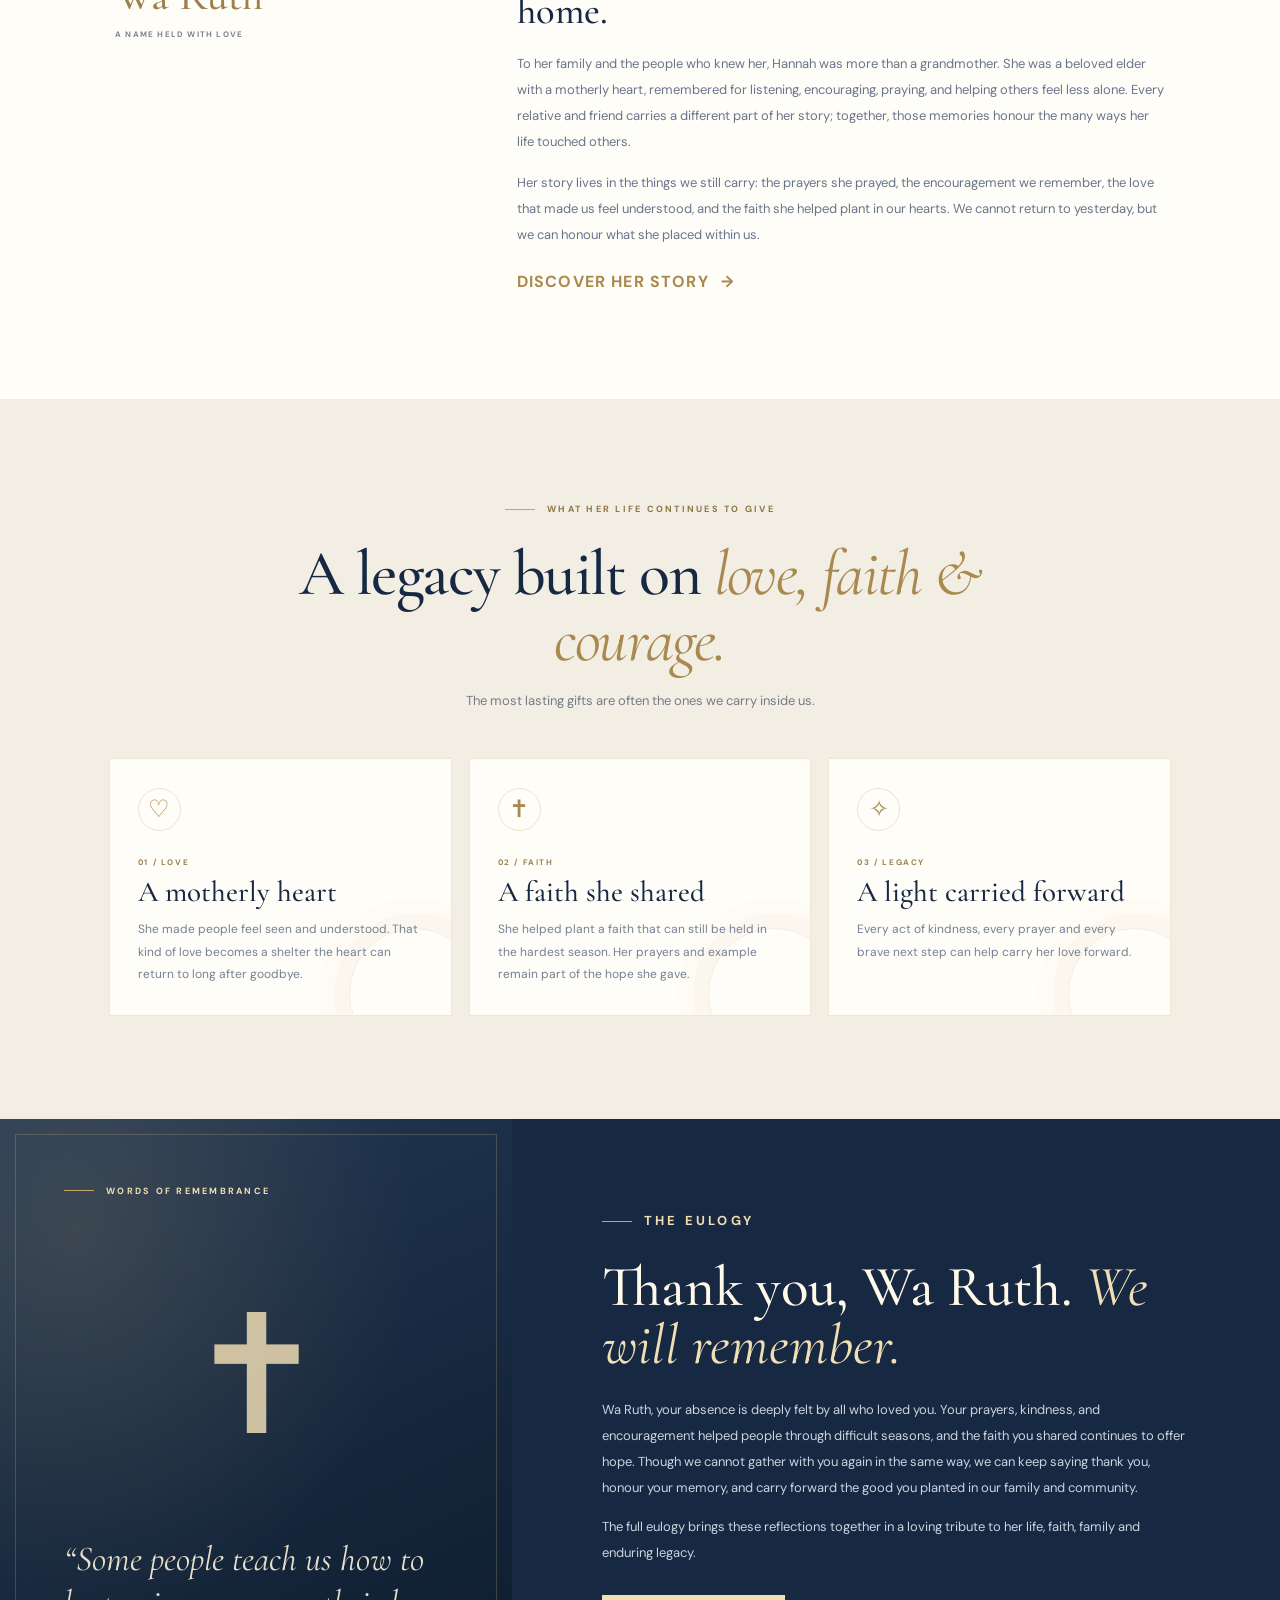
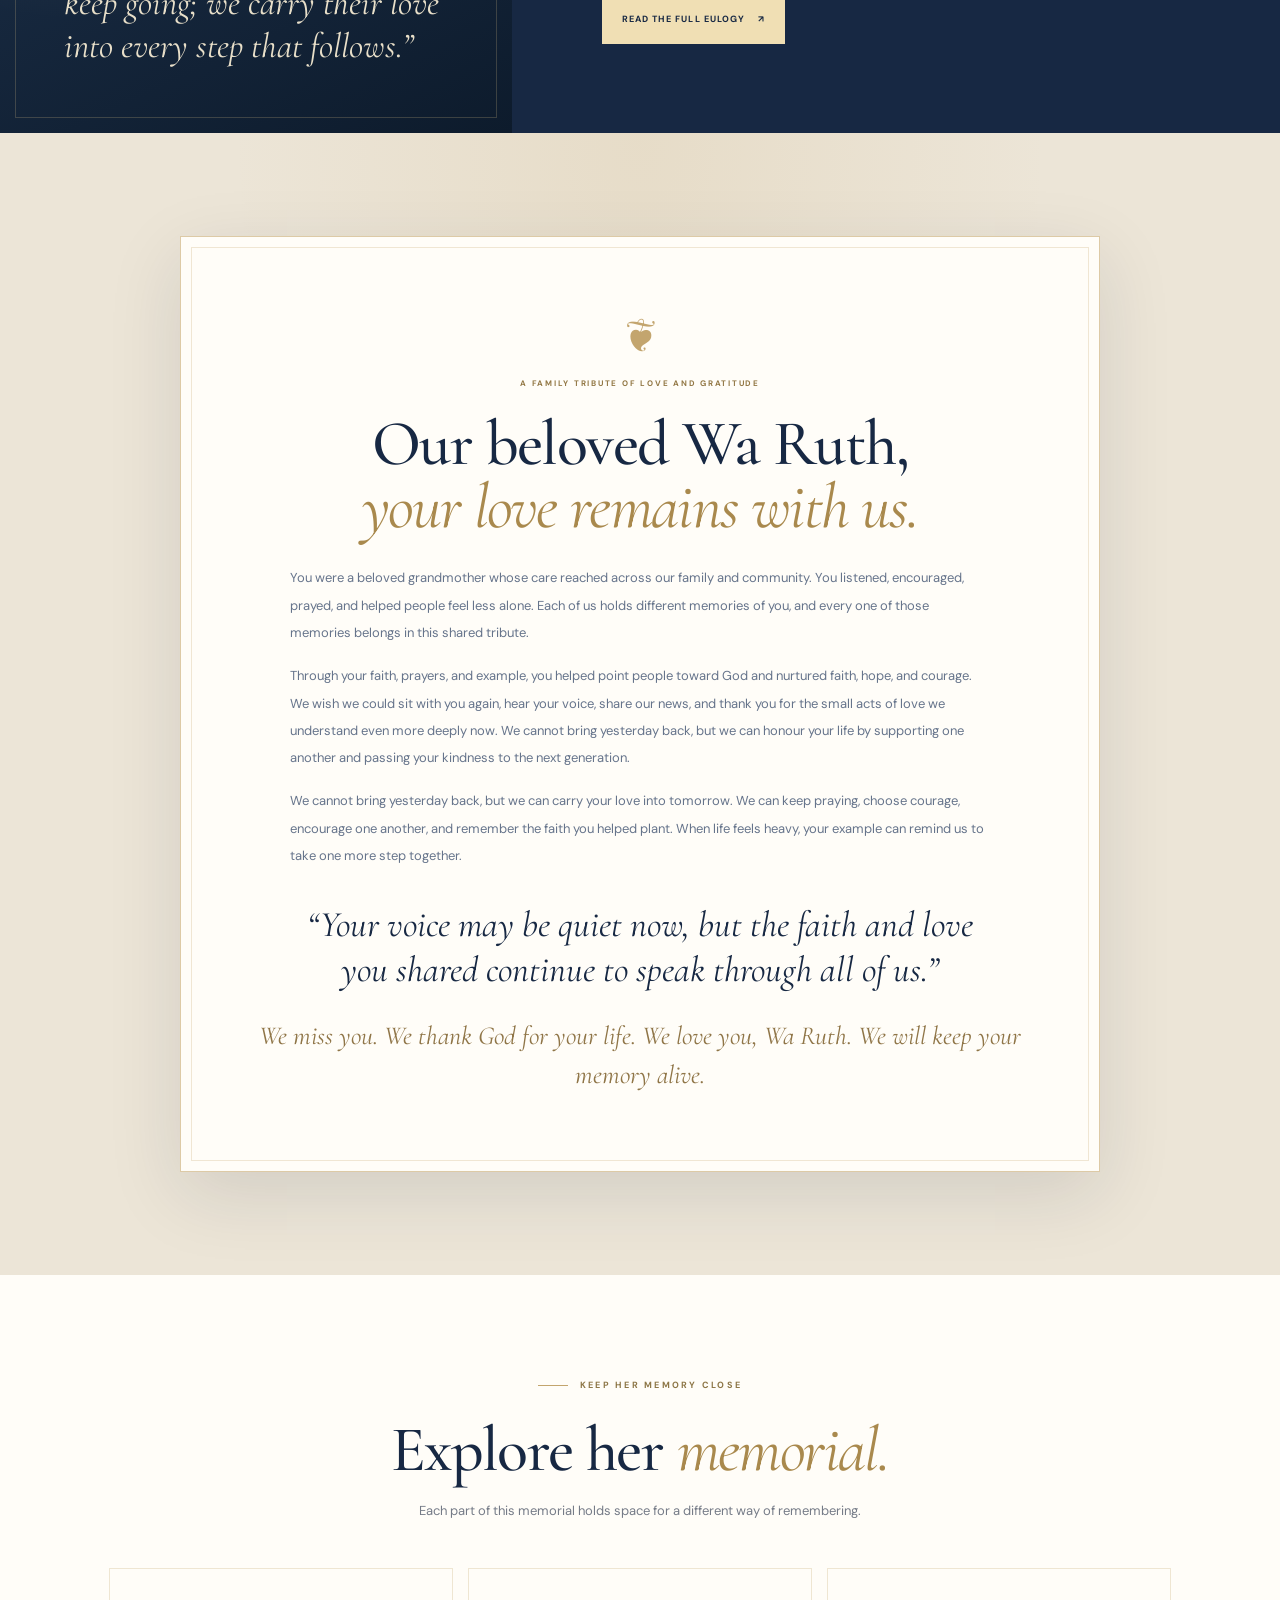
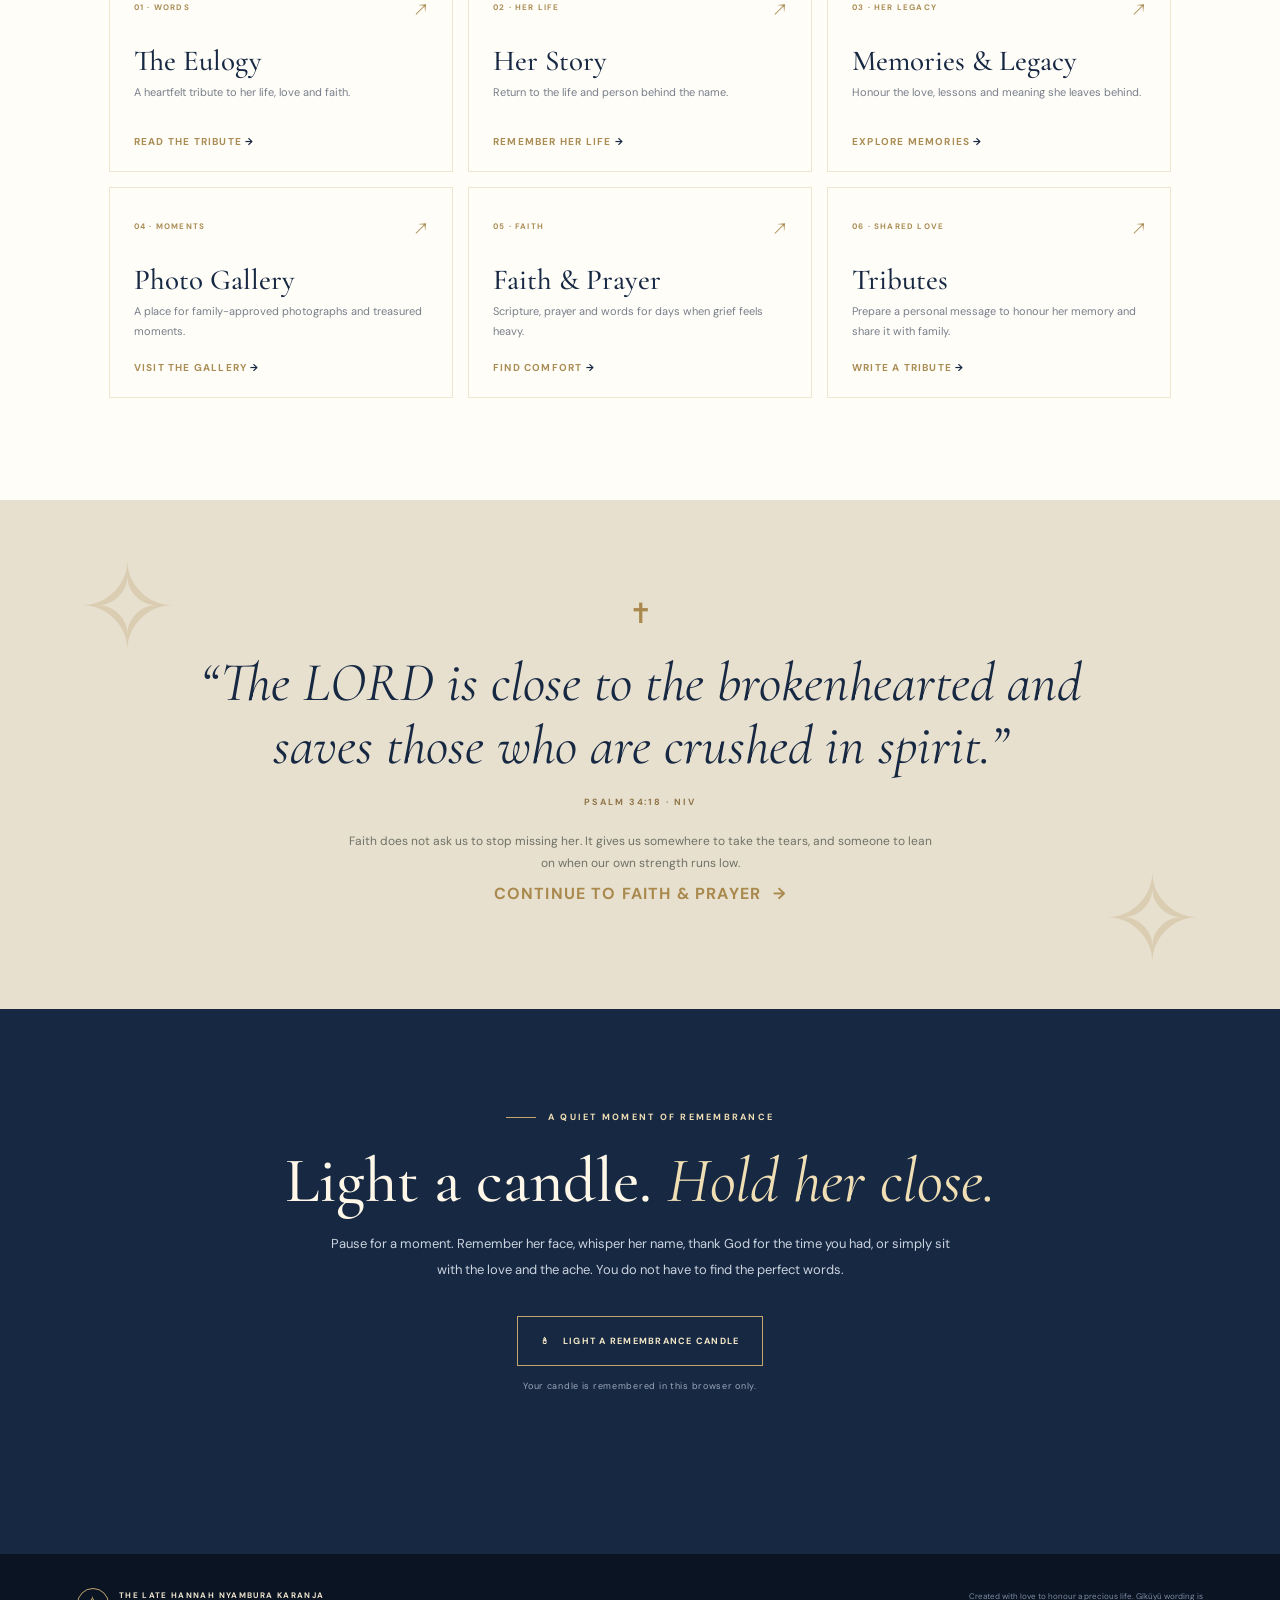
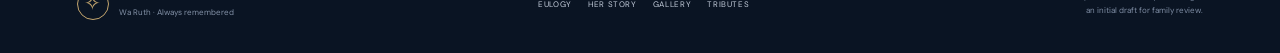
==== commit 6457c809: "Correct Cucu wording and use exact Gĩkũyũ Bible text on the homepage" ====
--- a/index.html
+++ b/index.html
@@ -279,15 +279,15 @@
 </a>
 <button class="menu-toggle" id="menuToggle" type="button" aria-label="Open navigation" aria-expanded="false" aria-controls="mainNavigation">☰</button>
 <nav class="main-nav" id="mainNavigation" aria-label="Memorial navigation">
-<a href="#remembering" data-en="Her legacy" data-ki="Ũtugi wake">Her legacy</a>
-<a href="public/eulogy.html" data-en="Eulogy" data-ki="Eulogy">Eulogy</a>
-<a href="public/story.html" data-en="Her story" data-ki="Ũhoro wake">Her story</a>
-<a href="public/memories.html" data-en="Memories" data-ki="Mĩrĩgo">Memories</a>
+<a href="#remembering" data-en="Her legacy" data-ki="Mĩtugo yake">Her legacy</a>
+<a href="public/eulogy.html" data-en="Eulogy" data-ki="Ciugo cia kũririkana">Eulogy</a>
+<a href="public/story.html" data-en="Her story" data-ki="Ũhoro wa ũtũũro wake">Her story</a>
+<a href="public/memories.html" data-en="Memories" data-ki="Maũndũ tũririkanaga">Memories</a>
 <a href="public/gallery.html" data-en="Gallery" data-ki="Mbica">Gallery</a>
 <a href="public/prayers.html" data-en="Faith &amp; prayer" data-ki="Wĩtĩkio na mahoya">Faith &amp; prayer</a>
 <div class="language-picker" aria-label="Choose language"><button type="button" data-lang="en" aria-pressed="true">EN</button><button type="button" data-lang="ki" aria-pressed="false">GĨKŨYŨ</button><button type="button" data-lang="sw" aria-pressed="false">KISWAHILI</button></div>
 </nav>
-<a class="header-cta" href="public/eulogy.html"><span data-en="Read the eulogy" data-ki="Ũrĩke eulogy">Read the eulogy</span><span aria-hidden="true">↗</span></a>
+<a class="header-cta" href="public/eulogy.html"><span data-en="Read the eulogy" data-ki="Thoma ciugo cia kũririkana">Read the eulogy</span><span aria-hidden="true">↗</span></a>
 </header>
 
 <main id="main-content">
@@ -299,61 +299,61 @@
 </div>
 <div class="side-vertical" aria-hidden="true">FOREVER LOVED · DEEPLY MISSED · ALWAYS REMEMBERED</div>
 <div class="hero-copy">
-<p class="eyebrow" data-en="A life remembered · a faith that remains" data-ki="Ũtũũro ũrĩkĩrĩtwo · wĩtĩkio ũtũũraga">A life remembered · a faith that remains</p>
+<p class="eyebrow" data-en="A life remembered · a faith that remains" data-ki="Ũtũũro wake · wĩtĩkio ũtũũraga">A life remembered · a faith that remains</p>
 <span class="hero-cross" aria-hidden="true">✝</span>
-<p class="hero-overline" data-en="THE LATE · IN LOVING MEMORY OF" data-ki="THE LATE · TŨKŨRIRIKANA NA WENDO">THE LATE · IN LOVING MEMORY OF</p>
-<h1 class="hero-title-honour" data-en="The Late Hannah Nyambura &lt;em&gt;Karanja&lt;/em&gt;" data-ki="The Late Hannah Nyambura &lt;em&gt;Karanja&lt;/em&gt;">The Late Hannah Nyambura <em>Karanja</em></h1>
-<p class="hero-alias" data-en="Lovingly known as Wa Ruth" data-ki="Aitwo na wendo Wa Ruth">Lovingly known as Wa Ruth</p>
+<p class="hero-overline" data-en="THE LATE · IN LOVING MEMORY OF" data-ki="TŨKŨRIRIKANA NA WENDO">THE LATE · IN LOVING MEMORY OF</p>
+<h1 class="hero-title-honour" data-en="The Late Hannah Nyambura &lt;em&gt;Karanja&lt;/em&gt;" data-ki="Hannah Nyambura &lt;em&gt;Karanja&lt;/em&gt;">The Late Hannah Nyambura <em>Karanja</em></h1>
+<p class="hero-alias" data-en="Lovingly known as Wa Ruth" data-ki="Wa Ruth, rĩĩtwa rĩa wendo">Lovingly known as Wa Ruth</p>
 <div class="hero-divider" aria-hidden="true"><i></i>✧<i></i></div>
-<p class="hero-description" data-en="More than a grandmother. A motherly heart, a listening ear, and a woman whose prayers helped plant faith, hope and courage." data-ki="Mũnene mũno kũruga nyanya tu. Ngoro ya nyina, gũthikĩrĩria, na mahoya marĩa maatũma wĩtĩkio, mwĩhoko na hinya bikue." >More than a grandmother. A motherly heart, a listening ear, and a woman whose prayers helped plant faith, hope and courage.</p>
-<blockquote class="hero-scripture">“The Lord is close to the brokenhearted.”<small>PSALM 34:18</small></blockquote>
+<p class="hero-description" data-en="More than a grandmother. A motherly heart, a listening ear, and a woman whose prayers helped plant faith, hope and courage." data-ki="Warĩ Cucu witũ wa bata mũno. Nĩatũthikĩrĩriaga, atũhoeraga na atũheaga mwĩhoko na hinya nĩ ũndũ wa wĩtĩkio wake." >More than a grandmother. A motherly heart, a listening ear, and a woman whose prayers helped plant faith, hope and courage.</p>
+<blockquote class="hero-scripture"><span data-en="“The LORD is close to the brokenhearted and saves those who are crushed in spirit.”" data-ki="“MWATHANI akoragwo hakuhĩ na arĩa makuĩte ngoro, na nĩahonokagia arĩa mwĩhoko wao ũthirĩĩte.”">“The LORD is close to the brokenhearted and saves those who are crushed in spirit.”</span><small data-en="PSALM 34:18 · NIV" data-ki="THABURI 34:18 · GKN">PSALM 34:18 · NIV</small></blockquote>
 <div class="hero-actions">
-<a class="btn btn-gold" href="public/eulogy.html"><span data-en="Read her eulogy" data-ki="Ũrĩke eulogy yake">Read her eulogy</span><span aria-hidden="true">↗</span></a>
-<a class="btn btn-glass" href="#remembering"><span data-en="Explore her legacy" data-ki="Rora ũtugi wake">Explore her legacy</span><span aria-hidden="true">↓</span></a>
-</div>
-<div class="hero-detail"><span data-en="Called home" data-ki="Atũire gũkũ">Called home</span><span class="dot"></span><time datetime="2026-10-07">7 October 2026</time><span class="dot"></span><span data-en="A life held in love" data-ki="Ũtũũro ũrĩ na wendo">A life held in love</span></div>
+<a class="btn btn-gold" href="public/eulogy.html"><span data-en="Read her eulogy" data-ki="Thoma ciugo cia kũmũririkana">Read her eulogy</span><span aria-hidden="true">↗</span></a>
+<a class="btn btn-glass" href="#remembering"><span data-en="Explore her legacy" data-ki="Rora mĩtugo yake">Explore her legacy</span><span aria-hidden="true">↓</span></a>
+</div>
+<div class="hero-detail"><span data-en="Called home" data-ki="Ũtũũro wake">Called home</span><span class="dot"></span><time datetime="2026-10-07">7 October 2026</time><span class="dot"></span><span data-en="A life held in love" data-ki="Ũtũũro ũrĩ na wendo">A life held in love</span></div>
 </div>
 <div class="portrait-stage" aria-label="Memorial portrait placeholder">
 <div class="portrait-card">
 <div class="portrait-inner">
 <img class="portrait-photo" src="public/images/hannah-nyambura-karanja.jpg" alt="The Late Hannah Nyambura Karanja, lovingly known as Wa Ruth" onload="this.parentElement.classList.add('has-photo')" onerror="this.hidden=true;this.parentElement.classList.remove('has-photo')">
 <span class="portrait-shade" aria-hidden="true"></span>
-<div class="portrait-bottom-label" data-en="A life cherished · a love remembered" data-ki="Ũtũũro wendete · wendo ũririkanwo">A life cherished · a love remembered</div>
+<div class="portrait-bottom-label" data-en="A life cherished · a love remembered" data-ki="Ũtũũro wa bata · wendo ũtũũraga">A life cherished · a love remembered</div>
 </div>
 <div class="portrait-caption"><span>The Late Hannah Nyambura Karanja</span><span>Wa Ruth · Forever remembered</span></div>
 </div>
-<div class="floating-note"><span class="note-mark" aria-hidden="true">❦</span><p data-en="A love that stays beyond goodbye." data-ki="Wendo ũtũũraga na rungu rwa kũagana.">A love that stays beyond goodbye.</p><small data-en="A LEGACY OF LOVE &amp; FAITH" data-ki="ŨTUGI WA WENDO NA WĨTĨKIO">A LEGACY OF LOVE &amp; FAITH</small></div>
-</div>
-<a class="scroll-cue" href="#welcome"><span data-en="Scroll to remember" data-ki="Thii mbere kũririkana">Scroll to remember</span><i></i>↓</a>
+<div class="floating-note"><span class="note-mark" aria-hidden="true">❦</span><p data-en="A love that stays beyond goodbye." data-ki="Wendo wake ũtũũraga ngoro-inĩ ciitũ.">A love that stays beyond goodbye.</p><small data-en="A LEGACY OF LOVE &amp; FAITH" data-ki="WENDO NA WĨTĨKIO">A LEGACY OF LOVE &amp; FAITH</small></div>
+</div>
+<a class="scroll-cue" href="#welcome"><span data-en="Scroll to remember" data-ki="Enda mbere ũririkane">Scroll to remember</span><i></i>↓</a>
 </section>
 
 <section class="section intro-section" id="welcome">
 <div class="section-heading reveal">
-<p class="eyebrow" data-en="With love, we remember" data-ki="Na wendo, nĩtũmũririkana">With love, we remember</p>
-<h2 data-en="Some lives leave a light that never fades." data-ki="Mĩoyo ĩmwe nĩitigaga ũtheri ũtangĩhota gũthira.">Some lives leave a light that never fades.</h2>
-<p data-en="This is a place for the people who miss her: to say her name with tenderness, return to the moments they treasure, and remember the faith, courage and hope she helped plant. Some losses change the shape of our days; a love like hers remains part of who we are." data-ki="Gĩkĩ nĩ handũ ha arĩa mamũrirĩra: gũtua rĩĩtwa rĩake na wendo, gũcokerera mĩrĩgo ya bata, na kũririkana wĩtĩkio na hinya aatũheire.">This is a place for the people who miss her: to say her name with tenderness, return to the moments they treasure, and remember the faith, courage and hope she helped plant. Some losses change the shape of our days; a love like hers remains part of who we are.</p>
+<p class="eyebrow" data-en="With love, we remember" data-ki="Tũmũririkana na wendo">With love, we remember</p>
+<h2 data-en="Some lives leave a light that never fades." data-ki="Ũtũũro wa andũ amwe ũtigaga ũtheri ũtarĩ wa kũimwo nĩ ihinda.">Some lives leave a light that never fades.</h2>
+<p data-en="This is a place for the people who miss her: to say her name with tenderness, return to the moments they treasure, and remember the faith, courage and hope she helped plant. Some losses change the shape of our days; a love like hers remains part of who we are." data-ki="Gĩkĩ nĩ handũ ha arĩa mamũrirĩra: kũuga rĩĩtwa rĩake na wendo, kũririkana maũndũ ma bata na wĩtĩkio na hinya aatũheire.">This is a place for the people who miss her: to say her name with tenderness, return to the moments they treasure, and remember the faith, courage and hope she helped plant. Some losses change the shape of our days; a love like hers remains part of who we are.</p>
 </div>
 <div class="intro-grid reveal">
-<div class="intro-marker"><strong>Wa Ruth</strong><small data-en="A name held with love" data-ki="Rĩĩtwa rĩendete">A name held with love</small></div>
+<div class="intro-marker"><strong>Wa Ruth</strong><small data-en="A name held with love" data-ki="Rĩĩtwa rĩa wendo">A name held with love</small></div>
 <div class="intro-copy">
-<h3 data-en="Remembering the heart that felt like home." data-ki="Kũririkana ngoro ĩrĩ ta mũciĩ." >Remembering the heart that felt like home.</h3>
-<p data-en="To her family and the people who knew her, Hannah was more than a grandmother. She was a beloved elder with a motherly heart, remembered for listening, encouraging, praying, and helping others feel less alone. Every relative and friend carries a different part of her story; together, those memories honour the many ways her life touched others." data-ki="Wa Ruth aarĩ mũndũ wa bata kũrĩ familia yake na andũ othe arĩa mamwendete. Aarĩ nyanya wendo na ngoro ya nyina, ũrĩa aigua, aheana hinya na ahooya. O mũndũ arĩ na mũrigo wake wa kũmũririkana, na mĩrigo yothe nĩ ya bata.">To her family and the people who knew her, Hannah was more than a grandmother. She was a beloved elder with a motherly heart, remembered for listening, encouraging, praying, and helping others feel less alone. Every relative and friend carries a different part of her story; together, those memories honour the many ways her life touched others.</p>
-<p data-en="Her story lives in the things we still carry: the prayers she prayed, the encouragement we remember, the love that made us feel understood, and the faith she helped plant in our hearts. We cannot return to yesterday, but we can honour what she placed within us." data-ki="Ũhoro wake ũtũũraga mahoya, ũrathi, wendo na wĩtĩkio aatũheire.">Her story lives in the things we still carry: the prayers she prayed, the encouragement we remember, the love that made us feel understood, and the faith she helped plant in our hearts. We cannot return to yesterday, but we can honour what she placed within us.</p>
-<a class="text-link" href="public/story.html"><span data-en="Discover her story" data-ki="Menya ũhoro wake">Discover her story</span><span aria-hidden="true">→</span></a>
+<h3 data-en="Remembering the heart that felt like home." data-ki="Kũririkana ngoro ya wendo yatũmaga twĩgue tũrĩ mũciĩ." >Remembering the heart that felt like home.</h3>
+<p data-en="To her family and the people who knew her, Hannah was more than a grandmother. She was a beloved elder with a motherly heart, remembered for listening, encouraging, praying, and helping others feel less alone. Every relative and friend carries a different part of her story; together, those memories honour the many ways her life touched others." data-ki="Wa Ruth aarĩ wa bata mũno kũrĩ nyũmba yake na arĩa othe aamendete. Aarĩ Cucu wa wendo; nĩathikĩrĩriaga andũ, akĩmahoera na akĩmahe hinya. O mũndũ arĩ na kĩririkanio gĩake, na ciothe nĩ cia bata.">To her family and the people who knew her, Hannah was more than a grandmother. She was a beloved elder with a motherly heart, remembered for listening, encouraging, praying, and helping others feel less alone. Every relative and friend carries a different part of her story; together, those memories honour the many ways her life touched others.</p>
+<p data-en="Her story lives in the things we still carry: the prayers she prayed, the encouragement we remember, the love that made us feel understood, and the faith she helped plant in our hearts. We cannot return to yesterday, but we can honour what she placed within us." data-ki="Mahoya, ciugo ciake, wendo na wĩtĩkio wake nĩtũtũũria ngoro-inĩ.">Her story lives in the things we still carry: the prayers she prayed, the encouragement we remember, the love that made us feel understood, and the faith she helped plant in our hearts. We cannot return to yesterday, but we can honour what she placed within us.</p>
+<a class="text-link" href="public/story.html"><span data-en="Discover her story" data-ki="Thoma ũhoro wake">Discover her story</span><span aria-hidden="true">→</span></a>
 </div>
 </div>
 </section>
 
 <section class="section values-section" id="remembering">
 <div class="section-heading reveal">
-<p class="eyebrow" data-en="What her life continues to give" data-ki="Ũrĩa ũtũũro wake ũtigĩte">What her life continues to give</p>
-<h2 data-en="A legacy built on <em>love, faith &amp; courage.</em>" data-ki="Ũtugi wake nĩ <em>wendo, wĩtĩkio na hinya.</em>">A legacy built on <em>love, faith &amp; courage.</em></h2>
-<p data-en="The most lasting gifts are often the ones we carry inside us." data-ki="Gĩheeo gĩtũũraga nĩ kĩrĩa tũtwaraga ngoro-inĩ ciitũ.">The most lasting gifts are often the ones we carry inside us.</p>
+<p class="eyebrow" data-en="What her life continues to give" data-ki="Mĩtugo ũrĩa atigĩte">What her life continues to give</p>
+<h2 data-en="A legacy built on <em>love, faith &amp; courage.</em>" data-ki="Mĩtugo yake ya bata nĩ <em>wendo, wĩtĩkio na hinya.</em>">A legacy built on <em>love, faith &amp; courage.</em></h2>
+<p data-en="The most lasting gifts are often the ones we carry inside us." data-ki="Gĩheeo kĩa bata nĩ kĩrĩa tũtwaraga ngoro-inĩ.">The most lasting gifts are often the ones we carry inside us.</p>
 </div>
 <div class="values-grid">
-<article class="value-card reveal"><span class="value-icon" aria-hidden="true">♡</span><span class="card-number">01 / LOVE</span><h3 data-en="A motherly heart" data-ki="Ngoro ya nyina">A motherly heart</h3><p data-en="She made people feel seen and understood. That kind of love becomes a shelter the heart can return to long after goodbye." data-ki="Nĩatũmaga andũ maiguĩrĩre na maiguĩrĩrwo. Wendo ta ũcio nĩ ũndũ wa kũhitha ngoro na rungu rũa kũagana.">She made people feel seen and understood. That kind of love becomes a shelter the heart can return to long after goodbye.</p></article>
-<article class="value-card reveal"><span class="value-icon" aria-hidden="true">✝</span><span class="card-number">02 / FAITH</span><h3 data-en="A faith she shared" data-ki="Wĩtĩkio aarĩ na ũheaga">A faith she shared</h3><p data-en="She helped plant a faith that can still be held in the hardest season. Her prayers and example remain part of the hope she gave." data-ki="Nĩatũma wĩtĩkio ũkue ũrĩa ũtũũraga na hĩndĩ cia kĩeha.">She helped plant a faith that can still be held in the hardest season. Her prayers and example remain part of the hope she gave.</p></article>
-<article class="value-card reveal"><span class="value-icon" aria-hidden="true">✧</span><span class="card-number">03 / LEGACY</span><h3 data-en="A light carried forward" data-ki="Ũtheri ũtwaragio mbere">A light carried forward</h3><p data-en="Every act of kindness, every prayer and every brave next step can help carry her love forward." data-ki="Ũtugi, mahoya na hinya wa kũthiĩ mbere nĩciĩtwaraga wendo wake." >Every act of kindness, every prayer and every brave next step can help carry her love forward.</p></article>
+<article class="value-card reveal"><span class="value-icon" aria-hidden="true">♡</span><span class="card-number">01 / LOVE</span><h3 data-en="A motherly heart" data-ki="Ngoro ya nyina">A motherly heart</h3><p data-en="She made people feel seen and understood. That kind of love becomes a shelter the heart can return to long after goodbye." data-ki="Nĩathikĩrĩriaga andũ na akĩmahe ũhooti. Wendo ta ũcio nĩ ũrĩa ũtũũraga ngoro-inĩ.">She made people feel seen and understood. That kind of love becomes a shelter the heart can return to long after goodbye.</p></article>
+<article class="value-card reveal"><span class="value-icon" aria-hidden="true">✝</span><span class="card-number">02 / FAITH</span><h3 data-en="A faith she shared" data-ki="Wĩtĩkio wake">A faith she shared</h3><p data-en="She helped plant a faith that can still be held in the hardest season. Her prayers and example remain part of the hope she gave." data-ki="Nĩatũrutire gũikara na wĩtĩkio na mwĩhoko o na hĩndĩ cia kĩeha.">She helped plant a faith that can still be held in the hardest season. Her prayers and example remain part of the hope she gave.</p></article>
+<article class="value-card reveal"><span class="value-icon" aria-hidden="true">✧</span><span class="card-number">03 / LEGACY</span><h3 data-en="A light carried forward" data-ki="Ũtheri ũrĩa tũtwaraga mbere">A light carried forward</h3><p data-en="Every act of kindness, every prayer and every brave next step can help carry her love forward." data-ki="Tũtwaraga wendo wake mbere tũkĩigua andũ, tũkĩhooya na tũkĩheana hinya." >Every act of kindness, every prayer and every brave next step can help carry her love forward.</p></article>
 </div>
 </section>
 
@@ -361,57 +361,57 @@
 <div class="feature-aside">
 <p class="eyebrow" data-en="Words of remembrance" data-ki="Ciugo cia kũririkana">Words of remembrance</p>
 <div class="feature-cross" aria-hidden="true">✝</div>
-<blockquote data-en="“Some people teach us how to keep going; we carry their love into every step that follows.”" data-ki="“Andũ amwe nĩmatũrutaga kũthiĩ mbere; tũtwaraga wendo wao njĩrĩ-inĩ ciitũ.”">“Some people teach us how to keep going; we carry their love into every step that follows.”<small>A REFLECTION IN HER MEMORY</small></blockquote>
+<blockquote data-en="“Some people teach us how to keep going; we carry their love into every step that follows.”" data-ki="“Andũ amwe nĩmatũrutaga gũthiĩ mbere; tũtwaraga wendo wao na ithuĩ.”">“Some people teach us how to keep going; we carry their love into every step that follows.”<small>A REFLECTION IN HER MEMORY</small></blockquote>
 </div>
 <div class="feature-copy reveal">
-<p class="eyebrow" data-en="The eulogy" data-ki="Eulogy">The eulogy</p>
-<h2 data-en="Thank you, Wa Ruth. <em>We will remember.</em>" data-ki="Nĩ wega, Wa Ruth. <em>Tũgũgũririkana.</em>">Thank you, Wa Ruth. <em>We will remember.</em></h2>
-<p data-en="Wa Ruth, your absence is deeply felt by all who loved you. Your prayers, kindness, and encouragement helped people through difficult seasons, and the faith you shared continues to offer hope. Though we cannot gather with you again in the same way, we can keep saying thank you, honour your memory, and carry forward the good you planted in our family and community." data-ki="Wa Ruth, familia na andũ othe arĩa mamwendete nĩmamũrirĩra. Wendo, mahoya na ũrathi wake nĩmaheire andũ hinya. Tũgũtũũria ũtugi wake na wĩtĩkio ũrĩa aatũheire.">Wa Ruth, your absence is deeply felt by all who loved you. Your prayers, kindness, and encouragement helped people through difficult seasons, and the faith you shared continues to offer hope. Though we cannot gather with you again in the same way, we can keep saying thank you, honour your memory, and carry forward the good you planted in our family and community.</p>
-<p data-en="The full eulogy brings these reflections together in a loving tribute to her life, faith, family and enduring legacy." data-ki="Eulogy yothe nĩĩcookanagia ciugo ici cia kũririkana ũtũũro wake, wĩtĩkio, familia na ũtugi wake ũtũũraga.">The full eulogy brings these reflections together in a loving tribute to her life, faith, family and enduring legacy.</p>
-<a class="btn btn-gold" href="public/eulogy.html"><span data-en="Read the full eulogy" data-ki="Ũrĩke eulogy yothe">Read the full eulogy</span><span aria-hidden="true">↗</span></a>
+<p class="eyebrow" data-en="The eulogy" data-ki="Ciugo cia kũririkana">The eulogy</p>
+<h2 data-en="Thank you, Wa Ruth. <em>We will remember.</em>" data-ki="Nĩ wega, Wa Ruth. <em>Tũgũkũririkana na wendo.</em>">Thank you, Wa Ruth. <em>We will remember.</em></h2>
+<p data-en="Wa Ruth, your absence is deeply felt by all who loved you. Your prayers, kindness, and encouragement helped people through difficult seasons, and the faith you shared continues to offer hope. Though we cannot gather with you again in the same way, we can keep saying thank you, honour your memory, and carry forward the good you planted in our family and community." data-ki="Nyũmba yake na arĩa othe aamendete nĩmamũrirĩra. Wendo wake, mahoya na wĩtĩkio nĩmaheire andũ hinya. Tũtũũrie mĩtugo yake na ũrĩa atũrutĩte.">Wa Ruth, your absence is deeply felt by all who loved you. Your prayers, kindness, and encouragement helped people through difficult seasons, and the faith you shared continues to offer hope. Though we cannot gather with you again in the same way, we can keep saying thank you, honour your memory, and carry forward the good you planted in our family and community.</p>
+<p data-en="The full eulogy brings these reflections together in a loving tribute to her life, faith, family and enduring legacy." data-ki="Ciugo ici ciothe nĩciũria maũndũ ma ũtũũro wake, wĩtĩkio, nyũmba yake na mĩtugo yake ĩtũũraga.">The full eulogy brings these reflections together in a loving tribute to her life, faith, family and enduring legacy.</p>
+<a class="btn btn-gold" href="public/eulogy.html"><span data-en="Read the full eulogy" data-ki="Thoma ciugo ciothe cia kũririkana">Read the full eulogy</span><span aria-hidden="true">↗</span></a>
 </div>
 </section>
 
 <section class="letter-section" id="letter">
 <div class="letter-paper">
 <div class="letter-flourish" aria-hidden="true">❦</div>
-<p class="letter-kicker" data-en="A FAMILY TRIBUTE OF LOVE AND GRATITUDE" data-ki="Ciugo cia familia cia wendo na ngaatho">A FAMILY TRIBUTE OF LOVE AND GRATITUDE</p>
-<h2 data-en="Our beloved Wa Ruth,<br><em>your love remains with us.</em>" data-ki="Wa Ruth witũ,<br><em>wendo waku ũtũũraga hamwe na ithuĩ.</em>">Our beloved Wa Ruth,<br><em>your love remains with us.</em></h2>
-<p data-en="You were a beloved grandmother whose care reached across our family and community. You listened, encouraged, prayed, and helped people feel less alone. Each of us holds different memories of you, and every one of those memories belongs in this shared tribute." data-ki="Warĩ nyanya wendwo mũno, wendo waku ũkinyaga familia na andũ a rũciaro. Nĩũiguaga, ũheana hinya, ũhooya, na ũtũmaga andũ matigane na kĩeha. O mũndũ arĩ na mĩrigo yake, na yothe nĩ ya bata.">You were a beloved grandmother whose care reached across our family and community. You listened, encouraged, prayed, and helped people feel less alone. Each of us holds different memories of you, and every one of those memories belongs in this shared tribute.</p>
-<p data-en="Through your faith, prayers, and example, you helped point people toward God and nurtured faith, hope, and courage. We wish we could sit with you again, hear your voice, share our news, and thank you for the small acts of love we understand even more deeply now. We cannot bring yesterday back, but we can honour your life by supporting one another and passing your kindness to the next generation." data-ki="Nĩ ũndũ wa wĩtĩkio, mahoya na ũtũũro wako, nĩũonanie andũ njĩra ya Ngai. Nĩtũkwenda tũcokere gũikara na we, no tũgũtwarĩra wendo wako na gũtũma ũtugi ũthiĩ mbere.">Through your faith, prayers, and example, you helped point people toward God and nurtured faith, hope, and courage. We wish we could sit with you again, hear your voice, share our news, and thank you for the small acts of love we understand even more deeply now. We cannot bring yesterday back, but we can honour your life by supporting one another and passing your kindness to the next generation.</p>
-<p data-en="We cannot bring yesterday back, but we can carry your love into tomorrow. We can keep praying, choose courage, encourage one another, and remember the faith you helped plant. When life feels heavy, your example can remind us to take one more step together." data-ki="Tingĩhota kũcooka na ihinda rĩrĩa rĩthiĩte, no tũhota gũtwarĩra wendo wako mbere. Tũgũthaitha, tũĩhoke, tũheane hinya, na tũririkane wĩtĩkio ũrĩa watũheire.">We cannot bring yesterday back, but we can carry your love into tomorrow. We can keep praying, choose courage, encourage one another, and remember the faith you helped plant. When life feels heavy, your example can remind us to take one more step together.</p>
-<blockquote data-en="“Your voice may be quiet now, but the faith and love you shared continue to speak through all of us.”" data-ki="“Ciugo ciaku no ciigue thĩinĩ, no wĩtĩkio na wendo waku nĩcio igũtũũra thĩinĩ witũ.”">“Your voice may be quiet now, but the faith and love you shared continue to speak through all of us.”</blockquote>
-<p class="letter-signoff" data-en="We miss you. We thank God for your life. We love you, Wa Ruth. We will keep your memory alive." data-ki="Nĩtũgũkũrirĩra. Nĩtũcookeria Ngai ngaatho nĩ ũndũ wa ũtũũro waku. Nĩtũgwendete, Wa Ruth. Tũgũtũũria kĩririkania gĩaku.">We miss you. We thank God for your life. We love you, Wa Ruth. We will keep your memory alive.</p>
+<p class="letter-kicker" data-en="A FAMILY TRIBUTE OF LOVE AND GRATITUDE" data-ki="Ciugo cia wendo na ngaatho kuuma kũrĩ nyũmba">A FAMILY TRIBUTE OF LOVE AND GRATITUDE</p>
+<h2 data-en="Our beloved Wa Ruth,<br><em>your love remains with us.</em>" data-ki="Wa Ruth witũ,<br><em>wendo waku ũtũũraga ngoro-inĩ ciitũ.</em>">Our beloved Wa Ruth,<br><em>your love remains with us.</em></h2>
+<p data-en="You were a beloved grandmother whose care reached across our family and community. You listened, encouraged, prayed, and helped people feel less alone. Each of us holds different memories of you, and every one of those memories belongs in this shared tribute." data-ki="Warĩ Cucu wendwo mũno. Wendo waku, mahoya maku na ciugo ciaku cia hinya nĩciheire nyũmba na rũciaro mwĩhoko. O mũndũ arĩ na kĩririkanio gĩake, na ciothe nĩ cia bata.">You were a beloved grandmother whose care reached across our family and community. You listened, encouraged, prayed, and helped people feel less alone. Each of us holds different memories of you, and every one of those memories belongs in this shared tribute.</p>
+<p data-en="Through your faith, prayers, and example, you helped point people toward God and nurtured faith, hope, and courage. We wish we could sit with you again, hear your voice, share our news, and thank you for the small acts of love we understand even more deeply now. We cannot bring yesterday back, but we can honour your life by supporting one another and passing your kindness to the next generation." data-ki="Wĩtĩkio na mahoya maku nĩmatũrutire gũtũũra hakuhĩ na Ngai. Nĩtũgũkũigua mũno, no tũtwaraga wendo wako na tũgũtũũria mĩtugo yaku.">Through your faith, prayers, and example, you helped point people toward God and nurtured faith, hope, and courage. We wish we could sit with you again, hear your voice, share our news, and thank you for the small acts of love we understand even more deeply now. We cannot bring yesterday back, but we can honour your life by supporting one another and passing your kindness to the next generation.</p>
+<p data-en="We cannot bring yesterday back, but we can carry your love into tomorrow. We can keep praying, choose courage, encourage one another, and remember the faith you helped plant. When life feels heavy, your example can remind us to take one more step together." data-ki="Tingĩhota gũcooka ihinda rĩrĩa rĩthiĩte, no tũhota gũtwarĩra wendo wako mbere: gũhooya, gũteithania, na gũikara na wĩtĩkio ũrĩa watũrutĩte.">We cannot bring yesterday back, but we can carry your love into tomorrow. We can keep praying, choose courage, encourage one another, and remember the faith you helped plant. When life feels heavy, your example can remind us to take one more step together.</p>
+<blockquote data-en="“Your voice may be quiet now, but the faith and love you shared continue to speak through all of us.”" data-ki="“Ciugo ciaku tũgũcooka tũciririkane, na wĩtĩkio na wendo waku nĩigũtũũra ngoro-inĩ ciitũ.”">“Your voice may be quiet now, but the faith and love you shared continue to speak through all of us.”</blockquote>
+<p class="letter-signoff" data-en="We miss you. We thank God for your life. We love you, Wa Ruth. We will keep your memory alive." data-ki="Tũgũkũririkana, Wa Ruth. Nĩtũcookeria Ngai ngaatho nĩ ũndũ wa ũtũũro waku. Tũgũtũũria wendo na mĩtugo yaku.">We miss you. We thank God for your life. We love you, Wa Ruth. We will keep your memory alive.</p>
 </div>
 </section>
 <section class="section pages-section" id="explore">
 <div class="section-heading reveal">
 <p class="eyebrow" data-en="Keep her memory close" data-ki="Ririkana na wendo">Keep her memory close</p>
-<h2 data-en="Explore her <em>memorial.</em>" data-ki="Rora <em>kĩririkania gĩake.</em>">Explore her <em>memorial.</em></h2>
-<p data-en="Each part of this memorial holds space for a different way of remembering." data-ki="Gĩcunjĩ gĩothe gĩa kĩririkania gĩkĩ nĩ handũ ha njĩra ĩngĩ ya kũririkana.">Each part of this memorial holds space for a different way of remembering.</p>
+<h2 data-en="Explore her <em>memorial.</em>" data-ki="Rora <em>maũndũ tũririkanaga nĩ ũndũ wake.</em>">Explore her <em>memorial.</em></h2>
+<p data-en="Each part of this memorial holds space for a different way of remembering." data-ki="Gĩcunjĩ gĩothe kĩa website ino nĩ handũ ha kũririkana Wa Ruth na njĩra ĩgĩ.">Each part of this memorial holds space for a different way of remembering.</p>
 </div>
 <div class="page-cards">
-<a class="page-card reveal" href="public/eulogy.html"><div class="card-top"><span>01 · WORDS</span><b>↗</b></div><h3 data-en="The Eulogy" data-ki="Eulogy">The Eulogy</h3><p data-en="A heartfelt tribute to her life, love and faith." data-ki="Ciugo cia wendo cia kũririkana ũtũũro wake, wendo na wĩtĩkio.">A heartfelt tribute to her life, love and faith.</p><span class="card-arrow"><span data-en="Read the tribute" data-ki="Ũrĩke ciugo">Read the tribute</span> →</span></a>
-<a class="page-card reveal" href="public/story.html"><div class="card-top"><span>02 · HER LIFE</span><b>↗</b></div><h3 data-en="Her Story" data-ki="Ũhoro wake">Her Story</h3><p data-en="Return to the life and person behind the name." data-ki="Cokera kũmenya ũtũũro na mũndũ ũrĩa warĩ na rĩĩtwa rĩu.">Return to the life and person behind the name.</p><span class="card-arrow"><span data-en="Remember her life" data-ki="Ririkana ũtũũro wake">Remember her life</span> →</span></a>
-<a class="page-card reveal" href="public/memories.html"><div class="card-top"><span>03 · HER LEGACY</span><b>↗</b></div><h3 data-en="Memories &amp; Legacy" data-ki="Mĩrĩgo na ũtugi">Memories &amp; Legacy</h3><p data-en="Honour the love, lessons and meaning she leaves behind." data-ki="Ririkana wendo, ũrutani na ũhoro ũrĩa atigĩte.">Honour the love, lessons and meaning she leaves behind.</p><span class="card-arrow"><span data-en="Explore memories" data-ki="Rora mĩrĩgo">Explore memories</span> →</span></a>
-<a class="page-card reveal" href="public/gallery.html"><div class="card-top"><span>04 · MOMENTS</span><b>↗</b></div><h3 data-en="Photo Gallery" data-ki="Mbica">Photo Gallery</h3><p data-en="A place for family-approved photographs and treasured moments." data-ki="Handũ ha mbica cia familia na ihinda iria ciendete.">A place for family-approved photographs and treasured moments.</p><span class="card-arrow"><span data-en="Visit the gallery" data-ki="Rora mbica">Visit the gallery</span> →</span></a>
-<a class="page-card reveal" href="public/prayers.html"><div class="card-top"><span>05 · FAITH</span><b>↗</b></div><h3 data-en="Faith &amp; Prayer" data-ki="Wĩtĩkio na mahoya">Faith &amp; Prayer</h3><p data-en="Scripture, prayer and words for days when grief feels heavy." data-ki="Maandĩko, mahoya na ciugo cia mahinda ma kĩeha.">Scripture, prayer and words for days when grief feels heavy.</p><span class="card-arrow"><span data-en="Find comfort" data-ki="Tafuta ũhooti">Find comfort</span> →</span></a>
-<a class="page-card reveal" href="public/tributes.html"><div class="card-top"><span>06 · SHARED LOVE</span><b>↗</b></div><h3 data-en="Tributes" data-ki="Ciugo cia kũririkana">Tributes</h3><p data-en="Prepare a personal message to honour her memory and share it with family." data-ki="Thondeka ciugo ciaku cia kũririkana na wĩhe familia.">Prepare a personal message to honour her memory and share it with family.</p><span class="card-arrow"><span data-en="Write a tribute" data-ki="Andika ciugo">Write a tribute</span> →</span></a>
+<a class="page-card reveal" href="public/eulogy.html"><div class="card-top"><span>01 · WORDS</span><b>↗</b></div><h3 data-en="The Eulogy" data-ki="Ciugo cia kũririkana">The Eulogy</h3><p data-en="A heartfelt tribute to her life, love and faith." data-ki="Ciugo cia kũririkana ũtũũro wake, wendo na wĩtĩkio.">A heartfelt tribute to her life, love and faith.</p><span class="card-arrow"><span data-en="Read the tribute" data-ki="Andika ciugo">Read the tribute</span> →</span></a>
+<a class="page-card reveal" href="public/story.html"><div class="card-top"><span>02 · HER LIFE</span><b>↗</b></div><h3 data-en="Her Story" data-ki="Ũhoro wa ũtũũro wake">Her Story</h3><p data-en="Return to the life and person behind the name." data-ki="Thoma ũhoro wa ũtũũro wa mũndũ ũrĩa twendete.">Return to the life and person behind the name.</p><span class="card-arrow"><span data-en="Remember her life" data-ki="Ririkana ũtũũro wake">Remember her life</span> →</span></a>
+<a class="page-card reveal" href="public/memories.html"><div class="card-top"><span>03 · HER LEGACY</span><b>↗</b></div><h3 data-en="Memories &amp; Legacy" data-ki="Maũndũ tũririkanaga na mĩtugo yake">Memories &amp; Legacy</h3><p data-en="Honour the love, lessons and meaning she leaves behind." data-ki="Ririkana wendo wake na maũndũ marĩa atũrutĩte.">Honour the love, lessons and meaning she leaves behind.</p><span class="card-arrow"><span data-en="Explore memories" data-ki="Rora maũndũ tũririkanaga">Explore memories</span> →</span></a>
+<a class="page-card reveal" href="public/gallery.html"><div class="card-top"><span>04 · MOMENTS</span><b>↗</b></div><h3 data-en="Photo Gallery" data-ki="Mbica">Photo Gallery</h3><p data-en="A place for family-approved photographs and treasured moments." data-ki="Mbica cia nyũmba na ihinda cia bata.">A place for family-approved photographs and treasured moments.</p><span class="card-arrow"><span data-en="Visit the gallery" data-ki="Rora mbica">Visit the gallery</span> →</span></a>
+<a class="page-card reveal" href="public/prayers.html"><div class="card-top"><span>05 · FAITH</span><b>↗</b></div><h3 data-en="Faith &amp; Prayer" data-ki="Wĩtĩkio na mahoya">Faith &amp; Prayer</h3><p data-en="Scripture, prayer and words for days when grief feels heavy." data-ki="Maandĩko, mahoya na ciugo cia gũtũhe mwĩhoko hĩndĩ ya ruo.">Scripture, prayer and words for days when grief feels heavy.</p><span class="card-arrow"><span data-en="Find comfort" data-ki="Caria ũhooti">Find comfort</span> →</span></a>
+<a class="page-card reveal" href="public/tributes.html"><div class="card-top"><span>06 · SHARED LOVE</span><b>↗</b></div><h3 data-en="Tributes" data-ki="Ciugo cia kũririkana">Tributes</h3><p data-en="Prepare a personal message to honour her memory and share it with family." data-ki="Andika ciugo ciaku cia kũririkana na wĩhe nyũmba.">Prepare a personal message to honour her memory and share it with family.</p><span class="card-arrow"><span data-en="Write a tribute" data-ki="Andika ciugo">Write a tribute</span> →</span></a>
 </div>
 </section>
 
 <section class="scripture-section" id="faith">
 <span class="scripture-cross" aria-hidden="true">✝</span>
-<p class="scripture-quote" data-en="“The Lord is close to the brokenhearted and saves those who are crushed in spirit.”" data-ki="“Mwathani ari hakuhĩ na arĩa ngoro ciathũkĩte, na agĩhonokia arĩa macookete thĩ-inĩ.”">“The Lord is close to the brokenhearted and saves those who are crushed in spirit.”</p>
-<p class="scripture-reference">PSALM 34:18</p>
-<p class="scripture-caption" data-en="Faith does not ask us to stop missing her. It gives us somewhere to take the tears, and someone to lean on when our own strength runs low." data-ki="Wĩtĩkio ndũtũma tũregane kũmũrirĩra; nĩũtũheaga handũ ha gũtwarĩra Ngai maithori maitũ.">Faith does not ask us to stop missing her. It gives us somewhere to take the tears, and someone to lean on when our own strength runs low.</p>
-<a class="text-link" href="public/prayers.html"><span data-en="Continue to faith &amp; prayer" data-ki="Thii mbere na wĩtĩkio na mahoya">Continue to faith &amp; prayer</span><span aria-hidden="true">→</span></a>
+<p class="scripture-quote" data-en="“The LORD is close to the brokenhearted and saves those who are crushed in spirit.”" data-ki="“MWATHANI akoragwo hakuhĩ na arĩa makuĩte ngoro, na nĩahonokagia arĩa mwĩhoko wao ũthirĩĩte.”">“The Lord is close to the brokenhearted and saves those who are crushed in spirit.”</p>
+<p class="scripture-reference" data-en="PSALM 34:18 · NIV" data-ki="THABURI 34:18 · GKN">PSALM 34:18 · NIV</p>
+<p class="scripture-caption" data-en="Faith does not ask us to stop missing her. It gives us somewhere to take the tears, and someone to lean on when our own strength runs low." data-ki="Wĩtĩkio ndũtũma tũregane kũmũririkana; nĩũtũheaga ũrĩa tũhota kũreera Ngai ruo rũitũ.">Faith does not ask us to stop missing her. It gives us somewhere to take the tears, and someone to lean on when our own strength runs low.</p>
+<a class="text-link" href="public/prayers.html"><span data-en="Continue to faith &amp; prayer" data-ki="Enda mbere na wĩtĩkio na mahoya">Continue to faith &amp; prayer</span><span aria-hidden="true">→</span></a>
 </section>
 
 <section class="remembrance-section" id="candle">
-<p class="eyebrow" data-en="A quiet moment of remembrance" data-ki="Ihinda rĩa gũririkana">A quiet moment of remembrance</p>
-<h2 data-en="Light a candle. <em>Hold her close.</em>" data-ki="Thikĩra thaba. <em>Mũririkane na wendo.</em>">Light a candle. <em>Hold her close.</em></h2>
-<p data-en="Pause for a moment. Remember her face, whisper her name, thank God for the time you had, or simply sit with the love and the ache. You do not have to find the perfect words." data-ki="Tua ihinda. Ririkana ũthiũ wake, rĩĩta rĩake, cookeria Ngai ngaatho, kana ũikale na wendo na kĩeha." >Pause for a moment. Remember her face, whisper her name, thank God for the time you had, or simply sit with the love and the ache. You do not have to find the perfect words.</p>
+<p class="eyebrow" data-en="A quiet moment of remembrance" data-ki="Ihinda rĩa kũririkana">A quiet moment of remembrance</p>
+<h2 data-en="Light a candle. <em>Hold her close.</em>" data-ki="Thikĩra thaba. <em>Ririkana na wendo.</em>">Light a candle. <em>Hold her close.</em></h2>
+<p data-en="Pause for a moment. Remember her face, whisper her name, thank God for the time you had, or simply sit with the love and the ache. You do not have to find the perfect words." data-ki="Tua ihinda rĩa gũririkana ũthiũ wake, rĩĩtwa rĩake, na ũcookerie Ngai ngaatho nĩ ũndũ wa ũtũũro wake." >Pause for a moment. Remember her face, whisper her name, thank God for the time you had, or simply sit with the love and the ache. You do not have to find the perfect words.</p>
 <button class="candle-button" id="candleButton" type="button"><span aria-hidden="true">🕯</span><span data-en="Light a remembrance candle" data-ki="Thikĩra thaba ya kũririkana">Light a remembrance candle</span></button>
 <span class="candle-count" id="candleCount">Your candle is remembered in this browser only.</span>
 <p class="candle-confirmation" id="candleConfirmation" role="status" aria-live="polite"></p>
@@ -420,8 +420,8 @@
 
 <footer class="site-footer">
 <a class="footer-brand" href="#top"><span class="brand-symbol" aria-hidden="true">✧</span><span><strong>THE LATE HANNAH NYAMBURA KARANJA</strong><small>Wa Ruth · Always remembered</small></span></a>
-<div class="footer-links"><a href="public/eulogy.html" data-en="Eulogy" data-ki="Eulogy">Eulogy</a><a href="public/story.html" data-en="Her story" data-ki="Ũhoro wake">Her story</a><a href="public/gallery.html" data-en="Gallery" data-ki="Mbica">Gallery</a><a href="public/tributes.html" data-en="Tributes" data-ki="Ciugo">Tributes</a></div>
-<p class="footer-note" data-en="Created with love to honour a precious life. Gĩkũyũ wording is an initial draft for family review." data-ki="Kĩririkania gĩthondeketwo na wendo. Ciugo cia Gĩkũyũ nĩ draft cia mbere; familia no ĩthuthurie.">Created with love to honour a precious life. Gĩkũyũ wording is an initial draft for family review.</p>
+<div class="footer-links"><a href="public/eulogy.html" data-en="Eulogy" data-ki="Ciugo cia kũririkana">Eulogy</a><a href="public/story.html" data-en="Her story" data-ki="Ũhoro wa ũtũũro wake">Her story</a><a href="public/gallery.html" data-en="Gallery" data-ki="Mbica">Gallery</a><a href="public/tributes.html" data-en="Tributes" data-ki="Ciugo">Tributes</a></div>
+<p class="footer-note" data-en="Created with love to honour a precious life. Gĩkũyũ wording is an initial draft for family review." data-ki="Kĩririkania kĩĩ gĩthondeketwo na wendo, gĩkĩririkana Wa Ruth na mĩtugo yake.">Created with love to honour a precious life. Gĩkũyũ wording is an initial draft for family review.</p>
 </footer>
 <script>
 (function(){
